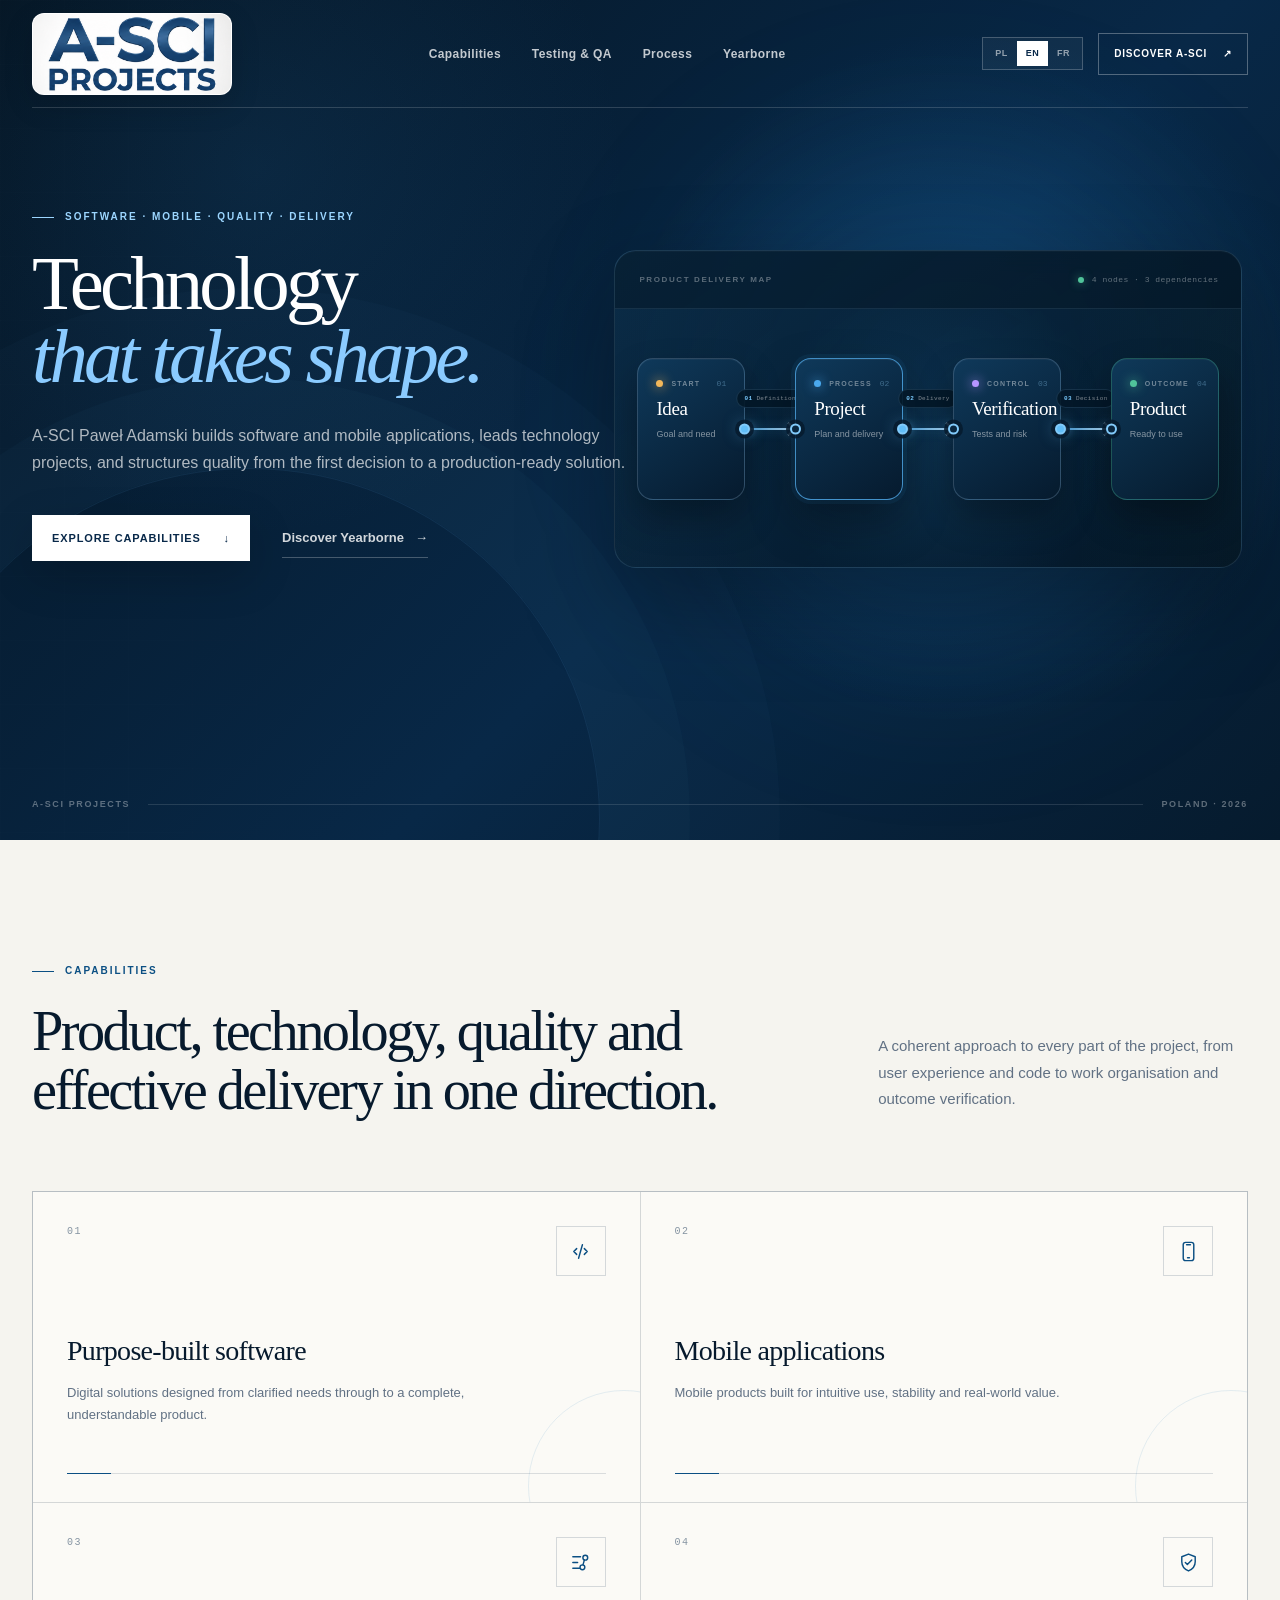
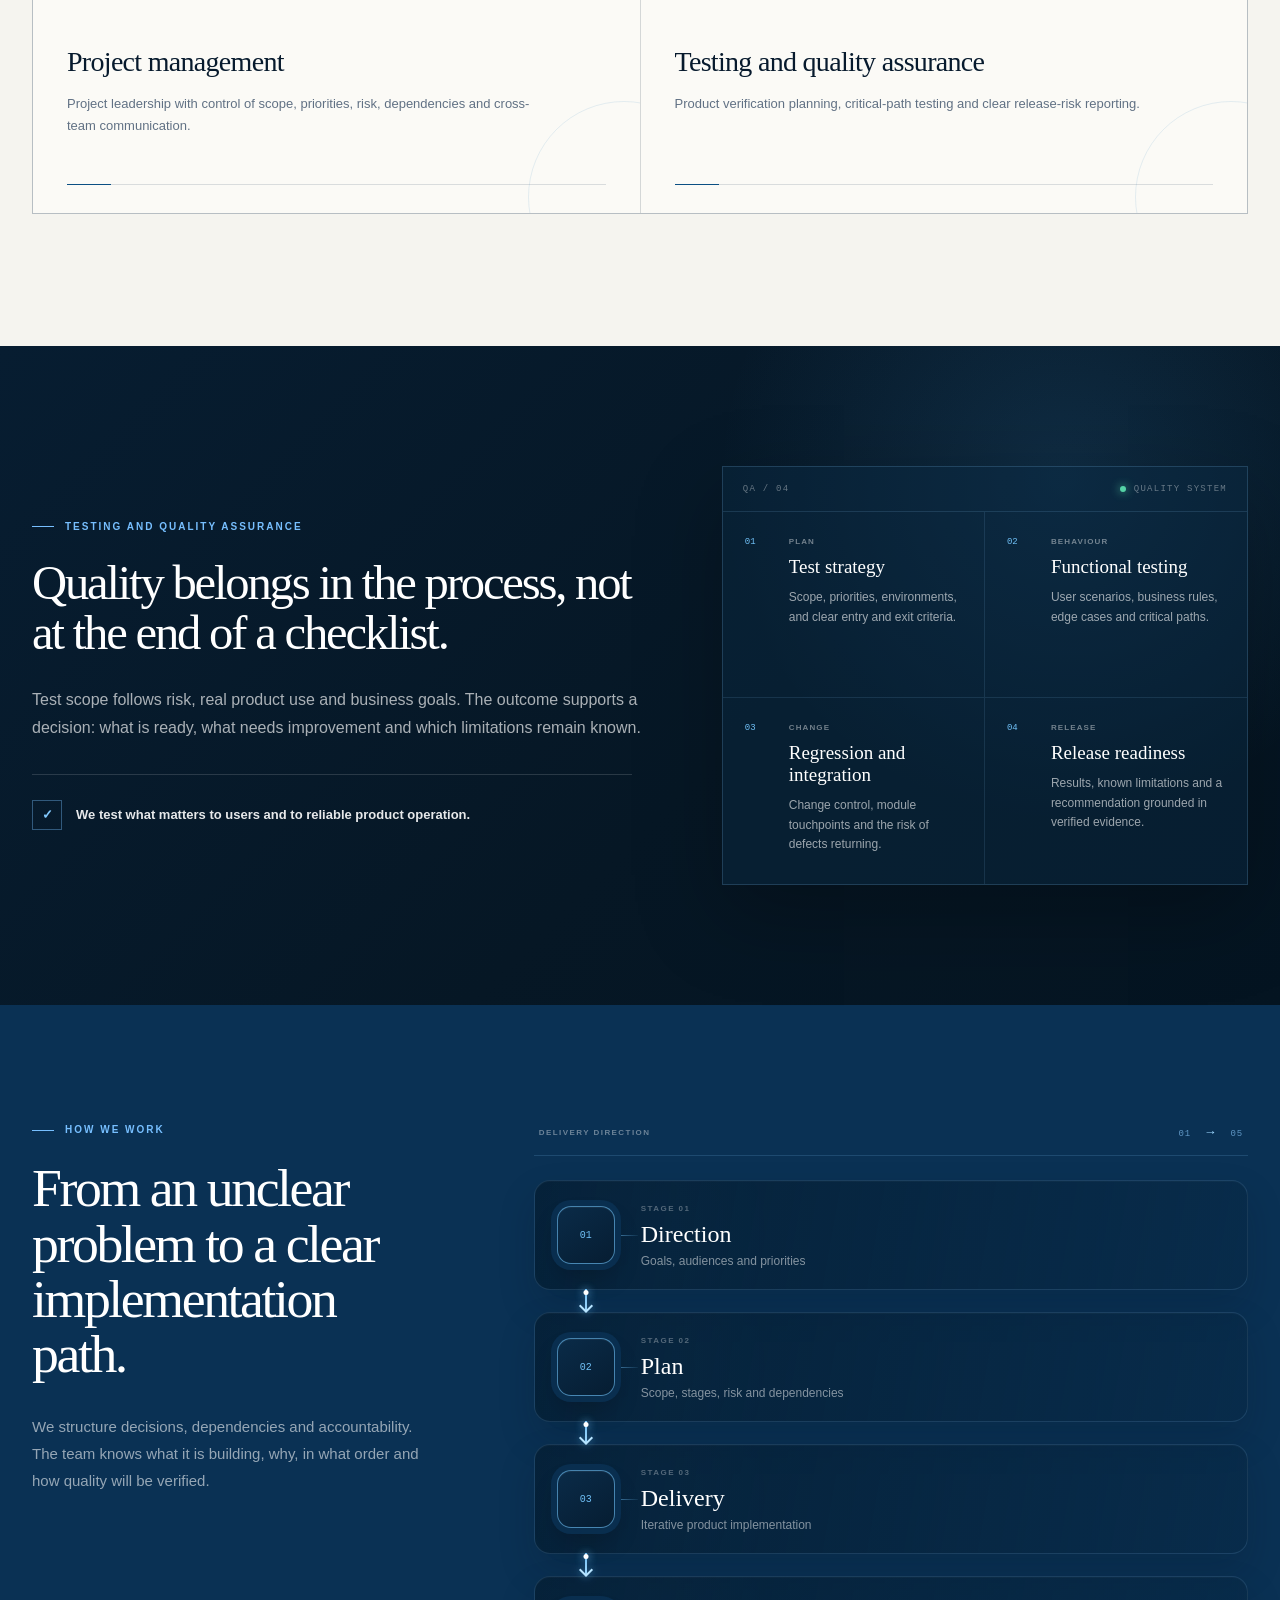
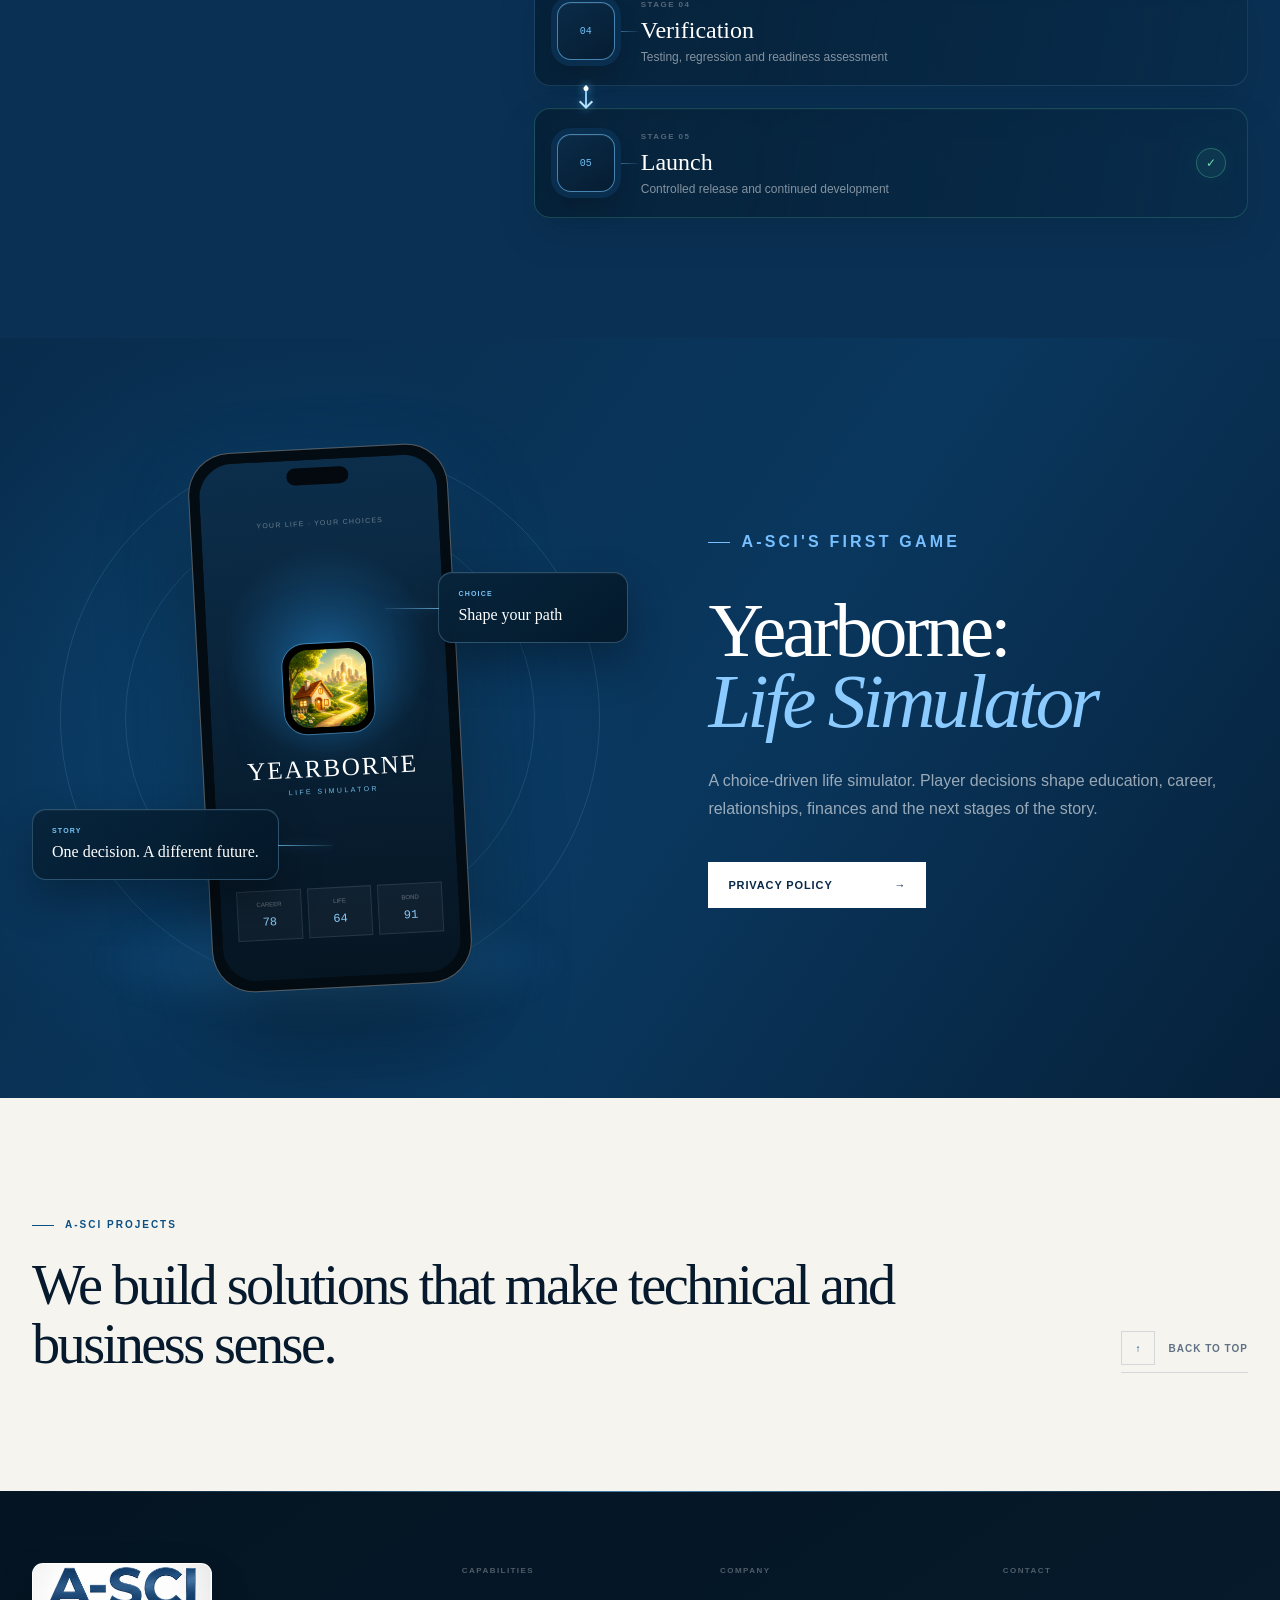
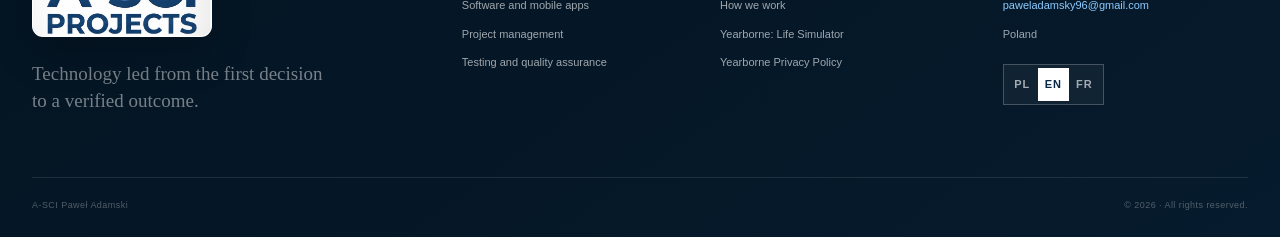
==== en/index.html @ e1ba69f5 "Add files via upload Publish A-SCI website" ====
<!DOCTYPE html><html lang="en"><head><meta charSet="utf-8"/><meta name="viewport" content="width=device-width, initial-scale=1"/><link rel="preload" href="/assets/a-sci-logo-cropped.png" as="image"/><link rel="preload" href="/assets/yearborne-icon.png" as="image"/><title>A-SCI Paweł Adamski | Software, mobile apps, testing and project management</title><meta name="description" content="A-SCI Paweł Adamski builds software and mobile applications, leads technology projects, and supports testing and quality assurance."/><meta name="keywords" content="A-SCI,software,aplikacje mobilne,mobile apps,testing,quality assurance,project management,Yearborne"/><meta name="author" content="A-SCI Paweł Adamski"/><link rel="icon" type="image/svg+xml" href="/favicon.svg"/><link rel="canonical" href="/en/"/><link rel="alternate" hrefLang="pl" href="/"/><link rel="alternate" hrefLang="en" href="/en/"/><link rel="alternate" hrefLang="fr" href="/fr/"/>
<link rel="stylesheet" href="/assets/site.css"/></head><body><main lang="en"><header class="site-header"><a class="brand" href="/en/#start" aria-label="A-SCI Projects - home page"><img src="/assets/a-sci-logo-cropped.png" alt="A-SCI Projects" width="760" height="430"/></a><nav aria-label="Main navigation"><a href="#kompetencje">Capabilities</a><a href="#jakosc">Testing &amp; QA</a><a href="#proces">Process</a><a href="#yearborne">Yearborne</a></nav><div class="header-tools"><div class="language-switcher" aria-label="Choose language"><a href="/" hrefLang="pl" lang="pl">PL</a><a href="/en/" hrefLang="en" lang="en" aria-current="page">EN</a><a href="/fr/" hrefLang="fr" lang="fr">FR</a></div><a class="header-cta" href="#kompetencje">Discover A-SCI<span aria-hidden="true">↗</span></a></div></header><section class="hero" id="start"><div class="hero-glow" aria-hidden="true"></div><div class="hero-copy"><p class="eyebrow"><span></span> Software · Mobile · Quality · Delivery</p><h1>Technology<br/><em>that takes shape.</em></h1><p class="hero-lead">A-SCI Paweł Adamski builds software and mobile applications, leads technology projects, and structures quality from the first decision to a production-ready solution.</p><div class="hero-actions"><a class="button button-primary" href="#kompetencje">Explore capabilities<span aria-hidden="true">↓</span></a><a class="text-link" href="#yearborne">Discover Yearborne <span aria-hidden="true">→</span></a></div></div><div class="flow-stage" aria-label="Process map from idea through project and verification to product"><div class="flow-stage-head"><div class="flow-caption">Product delivery map</div><div class="flow-meta"><i></i> 4 nodes · 3 dependencies</div></div><div class="flow-grid" aria-hidden="true"></div><div class="flow-track"><div class="flow-track-item"><article class="flow-node flow-node-1"><div class="node-head"><span class="node-dot node-dot-1"></span><small>START</small><span class="node-number">01</span></div><strong>Idea</strong><p>Goal and need</p><i class="node-port node-port-in"></i><i class="node-port node-port-out"></i></article><div class="flow-bridge flow-bridge-1" aria-hidden="true"><span class="flow-bridge-label"><b>01</b>Definition</span><span class="flow-bridge-line"><i></i></span></div></div><div class="flow-track-item"><article class="flow-node flow-node-2 active"><div class="node-head"><span class="node-dot node-dot-2"></span><small>PROCESS</small><span class="node-number">02</span></div><strong>Project</strong><p>Plan and delivery</p><i class="node-port node-port-in"></i><i class="node-port node-port-out"></i></article><div class="flow-bridge flow-bridge-2" aria-hidden="true"><span class="flow-bridge-label"><b>02</b>Delivery</span><span class="flow-bridge-line"><i></i></span></div></div><div class="flow-track-item"><article class="flow-node flow-node-3"><div class="node-head"><span class="node-dot node-dot-3"></span><small>CONTROL</small><span class="node-number">03</span></div><strong>Verification</strong><p>Tests and risk</p><i class="node-port node-port-in"></i><i class="node-port node-port-out"></i></article><div class="flow-bridge flow-bridge-3" aria-hidden="true"><span class="flow-bridge-label"><b>03</b>Decision</span><span class="flow-bridge-line"><i></i></span></div></div><div class="flow-track-item"><article class="flow-node flow-node-4"><div class="node-head"><span class="node-dot node-dot-4"></span><small>OUTCOME</small><span class="node-number">04</span></div><strong>Product</strong><p>Ready to use</p><i class="node-port node-port-in"></i><i class="node-port node-port-out"></i></article></div></div></div><div class="hero-footer"><span>A-SCI Projects</span><span class="hero-footer-line"></span><span>Poland · 2026</span></div></section><section class="services section" id="kompetencje"><div class="section-heading"><p class="eyebrow dark"><span></span> Capabilities</p><h2>Product, technology, quality and effective delivery in one direction.</h2><p class="section-intro">A coherent approach to every part of the project, from user experience and code to work organisation and outcome verification.</p></div><div class="services-grid"><article class="service-card"><div class="card-top"><span>01</span><div class="service-icon"><svg viewBox="0 0 24 24" aria-hidden="true"><path d="m8 9-3 3 3 3M16 9l3 3-3 3M14 5l-4 14"></path></svg></div></div><h3>Purpose-built software</h3><p>Digital solutions designed from clarified needs through to a complete, understandable product.</p><div class="card-rule"></div></article><article class="service-card"><div class="card-top"><span>02</span><div class="service-icon"><svg viewBox="0 0 24 24" aria-hidden="true"><rect x="6.5" y="2.5" width="11" height="19" rx="2.5"></rect><path d="M10 5h4M11 18.5h2"></path></svg></div></div><h3>Mobile applications</h3><p>Mobile products built for intuitive use, stability and real-world value.</p><div class="card-rule"></div></article><article class="service-card"><div class="card-top"><span>03</span><div class="service-icon"><svg viewBox="0 0 24 24" aria-hidden="true"><path d="M4 6h8M4 12h5M4 18h7"></path><circle cx="17" cy="7" r="2.5"></circle><circle cx="14" cy="17" r="2.5"></circle><path d="m16 9.5-1.4 5"></path></svg></div></div><h3>Project management</h3><p>Project leadership with control of scope, priorities, risk, dependencies and cross-team communication.</p><div class="card-rule"></div></article><article class="service-card"><div class="card-top"><span>04</span><div class="service-icon"><svg viewBox="0 0 24 24" aria-hidden="true"><path d="M12 3.2 19 6v5.2c0 4.3-2.8 7.8-7 9.6-4.2-1.8-7-5.3-7-9.6V6l7-2.8Z"></path><path d="m8.7 12 2.1 2.1 4.6-4.8"></path></svg></div></div><h3>Testing and quality assurance</h3><p>Product verification planning, critical-path testing and clear release-risk reporting.</p><div class="card-rule"></div></article></div></section><section class="quality section" id="jakosc"><div class="quality-copy"><p class="eyebrow light"><span></span> Testing and quality assurance</p><h2>Quality belongs in the process, not at the end of a checklist.</h2><p>Test scope follows risk, real product use and business goals. The outcome supports a decision: what is ready, what needs improvement and which limitations remain known.</p><div class="quality-statement"><span aria-hidden="true">✓</span>We test what matters to users and to reliable product operation.</div></div><div class="quality-panel"><div class="quality-panel-head"><span>QA / 04</span><span class="quality-status"><i></i> QUALITY SYSTEM</span></div><div class="quality-grid"><article class="quality-item"><div class="quality-index">01</div><div><small>PLAN</small><h3>Test strategy</h3><p>Scope, priorities, environments, and clear entry and exit criteria.</p></div></article><article class="quality-item"><div class="quality-index">02</div><div><small>BEHAVIOUR</small><h3>Functional testing</h3><p>User scenarios, business rules, edge cases and critical paths.</p></div></article><article class="quality-item"><div class="quality-index">03</div><div><small>CHANGE</small><h3>Regression and integration</h3><p>Change control, module touchpoints and the risk of defects returning.</p></div></article><article class="quality-item"><div class="quality-index">04</div><div><small>RELEASE</small><h3>Release readiness</h3><p>Results, known limitations and a recommendation grounded in verified evidence.</p></div></article></div></div></section><section class="process section" id="proces"><div class="process-copy"><p class="eyebrow light"><span></span> How we work</p><h2>From an unclear problem to a clear implementation path.</h2><p>We structure decisions, dependencies and accountability. The team knows what it is building, why, in what order and how quality will be verified.</p></div><div class="process-flow"><div class="process-flow-head"><span>Delivery direction</span><b>01 <i aria-hidden="true">→</i> 05</b></div><article class="process-step"><div class="step-port"><span>01</span></div><div class="step-content"><small>Stage 01</small><h3>Direction</h3><p>Goals, audiences and priorities</p></div><span class="process-connector" aria-hidden="true"><i></i></span></article><article class="process-step"><div class="step-port"><span>02</span></div><div class="step-content"><small>Stage 02</small><h3>Plan</h3><p>Scope, stages, risk and dependencies</p></div><span class="process-connector" aria-hidden="true"><i></i></span></article><article class="process-step"><div class="step-port"><span>03</span></div><div class="step-content"><small>Stage 03</small><h3>Delivery</h3><p>Iterative product implementation</p></div><span class="process-connector" aria-hidden="true"><i></i></span></article><article class="process-step"><div class="step-port"><span>04</span></div><div class="step-content"><small>Stage 04</small><h3>Verification</h3><p>Testing, regression and readiness assessment</p></div><span class="process-connector" aria-hidden="true"><i></i></span></article><article class="process-step"><div class="step-port"><span>05</span></div><div class="step-content"><small>Stage 05</small><h3>Launch</h3><p>Controlled release and continued development</p></div><span class="process-complete" aria-hidden="true">✓</span></article></div></section><section class="yearborne section" id="yearborne"><div class="yearborne-visual" aria-hidden="true"><div class="orbit orbit-one"></div><div class="orbit orbit-two"></div><div class="phone"><div class="phone-speaker"></div><div class="phone-screen"><div class="game-kicker">YOUR LIFE · YOUR CHOICES</div><div class="game-mark"><img src="/assets/yearborne-icon.png" alt="" width="1254" height="1254"/></div><div class="game-title">YEARBORNE</div><div class="game-subtitle">LIFE SIMULATOR</div><div class="game-stats"><span><b>Career</b><i>78</i></span><span><b>Life</b><i>64</i></span><span><b>Bond</b><i>91</i></span></div></div></div><div class="float-card float-one"><span>CHOICE</span><b>Shape your path</b></div><div class="float-card float-two"><span>STORY</span><b>One decision. A different future.</b></div></div><div class="yearborne-copy"><p class="eyebrow light"><span></span> A-SCI&#x27;s first game</p><h2>Yearborne:<br/><em>Life Simulator</em></h2><p>A choice-driven life simulator. Player decisions shape education, career, relationships, finances and the next stages of the story.</p><div class="yearborne-links"><a class="button button-light" href="/en/privacy-policy/">Privacy policy<span aria-hidden="true">→</span></a></div></div></section><section class="closing section"><div><p class="eyebrow dark"><span></span> A-SCI Projects</p><h2>We build solutions that make technical and business sense.</h2></div><a class="closing-link" href="#start" aria-label="Back to the top of the page"><span>↑</span>Back to top</a></section><footer class="site-footer"><div class="footer-main"><div class="footer-identity"><div class="footer-brand"><img src="/assets/a-sci-logo-cropped.png" alt="A-SCI Projects" width="760" height="430"/></div><p>Technology led from the first decision to a verified outcome.</p></div><div class="footer-column"><h3>Capabilities</h3><a href="#kompetencje">Software and mobile apps</a><a href="#kompetencje">Project management</a><a href="#jakosc">Testing and quality assurance</a></div><div class="footer-column"><h3>Company</h3><a href="#proces">How we work</a><a href="#yearborne">Yearborne: Life Simulator</a><a href="/en/privacy-policy/">Yearborne Privacy Policy</a></div><div class="footer-column footer-contact"><h3>Contact</h3><a href="mailto:paweladamsky96@gmail.com">paweladamsky96@gmail.com</a><span>Poland</span><div class="language-switcher language-switcher-compact" aria-label="Choose language"><a href="/" hrefLang="pl" lang="pl">PL</a><a href="/en/" hrefLang="en" lang="en" aria-current="page">EN</a><a href="/fr/" hrefLang="fr" lang="fr">FR</a></div></div></div><div class="footer-bottom"><span>A-SCI Paweł Adamski</span><span>© 2026 · All rights reserved.</span></div></footer></main></body></html>
---- assets/site.css ----
:root {
  --ink: #071a2d;
  --navy: #082849;
  --navy-deep: #041422;
  --blue: #0b4f83;
  --electric: #3b9eff;
  --sky: #9cd6ff;
  --paper: #f5f4ef;
  --paper-bright: #fbfaf6;
  --white: #ffffff;
  --muted: #617184;
  --line: rgba(8, 40, 73, 0.14);
  --content: 1320px;
}

* { box-sizing: border-box; }

html {
  scroll-behavior: smooth;
  background: var(--paper);
}

body {
  margin: 0;
  color: var(--ink);
  background: var(--paper);
  font-family: Inter, ui-sans-serif, -apple-system, BlinkMacSystemFont, "Segoe UI", sans-serif;
  text-rendering: optimizeLegibility;
}

a { color: inherit; text-decoration: none; }
button, a { -webkit-tap-highlight-color: transparent; }
img { max-width: 100%; }
::selection { color: white; background: var(--blue); }
h1, h2, h3, p { margin-top: 0; }

a:focus-visible {
  outline: 2px solid #8bcbff;
  outline-offset: 4px;
}

.site-header {
  position: absolute;
  z-index: 20;
  top: 0;
  left: 50%;
  width: min(var(--content), calc(100% - 64px));
  min-height: 108px;
  display: grid;
  grid-template-columns: 200px 1fr auto;
  gap: 34px;
  align-items: center;
  border-bottom: 1px solid rgba(255,255,255,.16);
  color: white;
  transform: translateX(-50%);
}

.brand,
.footer-brand,
.privacy-brand {
  position: relative;
  aspect-ratio: 100 / 41;
  display: block;
  height: auto;
  padding: 0;
  overflow: hidden;
  line-height: 0;
  background: white;
}

.brand {
  width: 200px;
  border: 1px solid rgba(255,255,255,.72);
  border-radius: 12px;
  box-shadow: 0 10px 30px rgba(0,0,0,.14);
}

.brand img,
.footer-brand img,
.privacy-brand img {
  position: absolute;
  top: 0;
  left: 50%;
  width: 108%;
  max-width: none;
  height: auto;
  display: block;
  margin: 0;
  transform: translate(-53.8%, -15.3%);
}

nav {
  display: flex;
  align-items: center;
  justify-content: center;
  gap: clamp(20px, 2.4vw, 38px);
}

nav a {
  position: relative;
  color: rgba(255,255,255,.76);
  font-size: 12px;
  font-weight: 650;
  letter-spacing: .035em;
  white-space: nowrap;
  transition: color .25s ease;
}

nav a::after {
  content: "";
  position: absolute;
  left: 0;
  bottom: -9px;
  width: 100%;
  height: 1px;
  background: var(--sky);
  transform: scaleX(0);
  transform-origin: right;
  transition: transform .25s ease;
}

nav a:hover, nav a:focus-visible { color: white; }
nav a:hover::after, nav a:focus-visible::after { transform: scaleX(1); transform-origin: left; }

.header-tools { display: flex; align-items: center; justify-content: flex-end; gap: 15px; }

.language-switcher {
  display: inline-flex;
  align-items: center;
  padding: 3px;
  border: 1px solid rgba(255,255,255,.22);
  background: rgba(255,255,255,.045);
}

.language-switcher a {
  min-width: 31px;
  padding: 8px 7px;
  color: rgba(255,255,255,.55);
  font-size: 9px;
  line-height: 1;
  font-weight: 780;
  letter-spacing: .08em;
  text-align: center;
  transition: color .2s ease, background .2s ease;
}

.language-switcher a:hover, .language-switcher a:focus-visible { color: white; }
.language-switcher a[aria-current="page"] { color: var(--navy); background: white; }

.header-cta {
  min-height: 42px;
  display: flex;
  gap: 16px;
  align-items: center;
  padding: 12px 15px;
  border: 1px solid rgba(255,255,255,.3);
  font-size: 10px;
  font-weight: 750;
  letter-spacing: .08em;
  text-transform: uppercase;
  white-space: nowrap;
  transition: background .25s ease, color .25s ease;
}

.header-cta:hover, .header-cta:focus-visible { color: var(--navy); background: white; }

.hero {
  position: relative;
  min-height: 840px;
  overflow: hidden;
  color: white;
  background:
    radial-gradient(circle at 76% 45%, rgba(29,114,178,.3), transparent 32%),
    radial-gradient(circle at 20% 20%, rgba(32,94,144,.18), transparent 30%),
    linear-gradient(135deg, #051523 0%, #082847 58%, #061b2e 100%);
}

.hero::before {
  content: "";
  position: absolute;
  inset: 0;
  opacity: .22;
  background-image:
    linear-gradient(rgba(255,255,255,.03) 1px, transparent 1px),
    linear-gradient(90deg, rgba(255,255,255,.03) 1px, transparent 1px);
  background-size: 64px 64px;
  mask-image: linear-gradient(to right, black, transparent 46%);
}

.hero::after {
  content: "";
  position: absolute;
  left: -8%;
  bottom: -330px;
  width: 700px;
  height: 700px;
  border: 1px solid rgba(107,188,255,.09);
  border-radius: 50%;
  box-shadow: 0 0 0 90px rgba(107,188,255,.025), 0 0 0 180px rgba(107,188,255,.018);
}

.hero-glow {
  position: absolute;
  right: 7%;
  top: 19%;
  width: 500px;
  height: 500px;
  border-radius: 50%;
  filter: blur(90px);
  background: rgba(32,130,210,.13);
}

.hero-copy {
  position: relative;
  z-index: 4;
  width: min(var(--content), calc(100% - 64px));
  margin: 0 auto;
  padding-top: 212px;
}

.eyebrow {
  display: flex;
  gap: 11px;
  align-items: center;
  margin: 0 0 26px;
  color: var(--sky);
  font-size: 10px;
  line-height: 1;
  font-weight: 750;
  letter-spacing: .2em;
  text-transform: uppercase;
}

.eyebrow span { width: 22px; height: 1px; background: currentColor; }
.eyebrow.dark { color: var(--blue); }
.eyebrow.light { color: #77bfff; }

.hero h1 {
  max-width: 750px;
  margin-bottom: 28px;
  font-family: Georgia, "Times New Roman", serif;
  font-size: clamp(58px, 6vw, 98px);
  font-weight: 400;
  line-height: .95;
  letter-spacing: -.05em;
}

.hero h1 em, .yearborne h2 em {
  color: #8bcbff;
  font-weight: 400;
}

.hero-lead {
  max-width: 610px;
  margin-bottom: 38px;
  color: rgba(255,255,255,.68);
  font-size: 16px;
  line-height: 1.72;
}

.hero-actions { display: flex; align-items: center; gap: 32px; }

.button {
  min-width: 218px;
  display: inline-flex;
  align-items: center;
  justify-content: space-between;
  padding: 17px 20px;
  font-size: 11px;
  font-weight: 750;
  letter-spacing: .08em;
  text-transform: uppercase;
  transition: transform .25s ease, box-shadow .25s ease, background .25s ease;
}

.button:hover, .button:focus-visible { transform: translateY(-2px); }
.button-primary { color: var(--navy); background: white; box-shadow: 0 15px 45px rgba(0,0,0,.18); }
.button-primary:hover, .button-primary:focus-visible { background: #dff1ff; box-shadow: 0 18px 55px rgba(0,0,0,.28); }

.text-link {
  display: inline-flex;
  align-items: center;
  gap: 11px;
  padding: 12px 0;
  border-bottom: 1px solid rgba(255,255,255,.25);
  color: rgba(255,255,255,.82);
  font-size: 13px;
  font-weight: 600;
}

.flow-stage {
  position: absolute;
  z-index: 3;
  top: 250px;
  right: max(3vw, calc((100vw - 1450px) / 2));
  width: min(49vw, 720px);
  height: 318px;
  overflow: hidden;
  border: 1px solid rgba(166,215,255,.14);
  border-radius: 22px;
  background: linear-gradient(145deg, rgba(10,42,68,.91), rgba(3,18,31,.84));
  box-shadow: 0 34px 90px rgba(0,0,0,.34), inset 0 1px 0 rgba(255,255,255,.035);
  backdrop-filter: blur(14px);
}

.flow-stage-head {
  position: absolute;
  z-index: 5;
  top: 0;
  left: 0;
  width: 100%;
  height: 58px;
  display: flex;
  align-items: center;
  justify-content: space-between;
  gap: 20px;
  padding: 0 22px 0 24px;
  border-bottom: 1px solid rgba(166,215,255,.1);
  background: rgba(3,18,31,.35);
}

.flow-caption {
  color: rgba(255,255,255,.34);
  font-size: 8px;
  letter-spacing: .2em;
  font-weight: 750;
  text-transform: uppercase;
}

.flow-meta { display: flex; align-items: center; gap: 8px; color: rgba(255,255,255,.38); font: 8px ui-monospace, monospace; letter-spacing: .06em; }
.flow-meta i { width: 6px; height: 6px; border-radius: 50%; background: #50c49a; box-shadow: 0 0 10px rgba(80,196,154,.72); }

.flow-stage::after {
  content: "";
  position: absolute;
  z-index: 1;
  inset: 58px 0 0;
  pointer-events: none;
  background:
    radial-gradient(circle at 52% 52%, rgba(52,151,222,.12), transparent 48%),
    linear-gradient(90deg, rgba(72,169,238,.025), transparent 28%, transparent 72%, rgba(80,196,154,.025));
}

.flow-grid {
  position: absolute;
  inset: 0;
  opacity: .38;
  background-image: radial-gradient(rgba(158,207,245,.34) .7px, transparent .7px);
  background-size: 18px 18px;
}

.flow-track {
  position: absolute;
  z-index: 3;
  inset: 58px 22px 18px;
  display: grid;
  grid-template-columns: repeat(4, minmax(0, 1fr));
  gap: 50px;
  align-items: center;
}

.flow-track-item { position: relative; min-width: 0; }

.flow-node {
  position: relative;
  width: 100%;
  min-height: 142px;
  padding: 20px 18px 18px;
  border: 1px solid rgba(181,220,251,.22);
  border-radius: 16px;
  background:
    linear-gradient(145deg, rgba(15,58,91,.98), rgba(6,27,46,.98));
  box-shadow: 0 18px 36px rgba(0,0,0,.3), inset 0 1px 0 rgba(255,255,255,.035);
}

.flow-node.active { border-color: rgba(90,187,255,.7); box-shadow: 0 0 0 4px rgba(45,141,217,.075), 0 20px 45px rgba(0,0,0,.34), inset 0 1px 0 rgba(255,255,255,.055); }
.flow-node-4 { border-color: rgba(80,196,154,.32); }
.node-head { display: flex; align-items: center; gap: 8px; margin-bottom: 10px; }
.flow-node small { display: block; margin: 0; color: rgba(255,255,255,.42); font-size: 7px; font-weight: 750; letter-spacing: .17em; }
.node-number { margin-left: auto; color: rgba(151,211,251,.38); font: 8px ui-monospace, monospace; }
.flow-node strong { display: block; margin-bottom: 8px; font-family: Georgia, "Times New Roman", serif; font-size: 19px; font-weight: 400; letter-spacing: -.02em; }
.flow-node p { margin: 0; color: rgba(255,255,255,.5); font-size: 9px; line-height: 1.45; }

.node-dot { flex: 0 0 auto; width: 7px; height: 7px; border-radius: 50%; }
.node-dot-1 { background: #f2b75a; box-shadow: 0 0 12px #f2b75a; }
.node-dot-2 { background: #4aa9ee; box-shadow: 0 0 12px #4aa9ee; }
.node-dot-3 { background: #b695ff; box-shadow: 0 0 12px #b695ff; }
.node-dot-4 { background: #50c49a; box-shadow: 0 0 12px #50c49a; }
.node-port { position: absolute; z-index: 4; top: 50%; width: 11px; height: 11px; border: 2px solid #82cbfb; border-radius: 50%; background: #092740; box-shadow: 0 0 0 4px rgba(6,27,46,.88); transform: translateY(-50%); }
.node-port-in { left: -6px; }
.node-port-out { right: -6px; background: #62bef8; box-shadow: 0 0 0 4px rgba(6,27,46,.88), 0 0 16px rgba(98,190,248,.62); }
.flow-track-item:first-child .node-port-in,
.flow-track-item:last-child .node-port-out { display: none; }

.flow-bridge {
  position: absolute;
  top: 0;
  left: 100%;
  width: 50px;
  height: 100%;
}

.flow-bridge-label {
  position: absolute;
  top: 31px;
  left: 50%;
  padding: 5px 7px;
  border: 1px solid rgba(128,201,251,.15);
  border-radius: 999px;
  color: rgba(255,255,255,.52);
  background: rgba(4,24,41,.92);
  font: 6px ui-monospace, monospace;
  letter-spacing: .06em;
  white-space: nowrap;
  transform: translateX(-50%);
}

.flow-bridge-label b { margin-right: 4px; color: #78c8fc; }
.flow-bridge-line {
  position: absolute;
  top: 50%;
  left: 0;
  width: 100%;
  height: 2px;
  background: linear-gradient(90deg, rgba(77,175,242,.72), #b8e4ff);
  box-shadow: 0 0 11px rgba(69,169,239,.42);
  transform: translateY(-50%);
}

.flow-bridge-line::after {
  content: "";
  position: absolute;
  top: 50%;
  right: 1px;
  width: 8px;
  height: 8px;
  border-top: 2px solid #c6ebff;
  border-right: 2px solid #c6ebff;
  filter: drop-shadow(0 0 5px rgba(104,194,250,.65));
  transform: translateY(-50%) rotate(45deg);
}

.flow-bridge-line i {
  position: absolute;
  z-index: 2;
  top: 50%;
  left: 1px;
  width: 5px;
  height: 5px;
  border-radius: 50%;
  background: white;
  box-shadow: 0 0 9px #70c5fb;
  transform: translateY(-50%);
  animation: edge-pulse-x 3.2s ease-in-out infinite;
}

.flow-bridge-2 .flow-bridge-line i { animation-delay: -1.1s; }
.flow-bridge-3 .flow-bridge-line i { animation-delay: -2.2s; }
@keyframes edge-pulse-x { 0%, 15% { left: 1px; opacity: 0; } 30%, 75% { opacity: 1; } 90%, 100% { left: calc(100% - 8px); opacity: 0; } }

.hero-footer {
  position: absolute;
  z-index: 5;
  left: 50%;
  bottom: 31px;
  width: min(var(--content), calc(100% - 64px));
  display: flex;
  align-items: center;
  gap: 18px;
  color: rgba(255,255,255,.35);
  font-size: 9px;
  font-weight: 700;
  letter-spacing: .18em;
  text-transform: uppercase;
  transform: translateX(-50%);
}

.hero-footer-line { height: 1px; flex: 1; background: rgba(255,255,255,.12); }
.section { padding-left: max(32px, calc((100vw - var(--content)) / 2)); padding-right: max(32px, calc((100vw - var(--content)) / 2)); }

.services { padding-top: 126px; padding-bottom: 132px; }

.section-heading {
  display: grid;
  grid-template-columns: 1.45fr .7fr;
  column-gap: 80px;
  align-items: end;
}

.section-heading .eyebrow { grid-column: 1 / -1; }
.section-heading h2, .closing h2 {
  margin-bottom: 0;
  font-family: Georgia, "Times New Roman", serif;
  font-size: clamp(42px, 4.4vw, 64px);
  line-height: 1.04;
  font-weight: 400;
  letter-spacing: -.045em;
}

.section-intro { margin: 0 0 7px; color: var(--muted); font-size: 15px; line-height: 1.75; }

.services-grid {
  display: grid;
  grid-template-columns: repeat(2, 1fr);
  gap: 1px;
  margin-top: 72px;
  border: 1px solid var(--line);
  background: var(--line);
}

.service-card {
  position: relative;
  min-height: 310px;
  padding: 34px 34px 28px;
  overflow: hidden;
  background: var(--paper-bright);
  transition: color .35s ease, background .35s ease;
}

.service-card::before {
  content: "";
  position: absolute;
  right: -80px;
  bottom: -80px;
  width: 190px;
  height: 190px;
  border: 1px solid rgba(32,115,177,.11);
  border-radius: 50%;
  transition: transform .45s ease;
}

.service-card:hover { color: white; background: var(--navy); }
.service-card:hover::before { transform: scale(1.4); border-color: rgba(255,255,255,.1); }
.card-top { display: flex; align-items: flex-start; justify-content: space-between; margin-bottom: 60px; }
.card-top > span { color: #8594a2; font: 10px ui-monospace, monospace; letter-spacing: .14em; }
.service-icon { width: 50px; height: 50px; display: grid; place-items: center; border: 1px solid rgba(8,40,73,.16); transition: border-color .35s ease; }
.service-card:hover .service-icon { border-color: rgba(255,255,255,.22); }
.service-icon svg { width: 23px; height: 23px; fill: none; stroke: var(--blue); stroke-width: 1.5; stroke-linecap: round; stroke-linejoin: round; transition: stroke .35s ease; }
.service-card:hover .service-icon svg { stroke: #8bcbff; }
.service-card h3 { max-width: 420px; margin-bottom: 16px; font-family: Georgia, "Times New Roman", serif; font-size: 28px; line-height: 1.08; font-weight: 400; letter-spacing: -.025em; }
.service-card p { max-width: 470px; color: var(--muted); font-size: 13px; line-height: 1.7; transition: color .35s ease; }
.service-card:hover p { color: rgba(255,255,255,.58); }
.card-rule { position: absolute; left: 34px; right: 34px; bottom: 28px; height: 1px; background: var(--line); }
.card-rule::after { content: ""; display: block; width: 44px; height: 1px; background: var(--blue); transition: width .35s ease, background .35s ease; }
.service-card:hover .card-rule::after { width: 100%; background: #75bdf0; }

.quality {
  display: grid;
  grid-template-columns: minmax(0, 1.08fr) minmax(480px, .92fr);
  align-items: center;
  gap: 72px;
  padding-top: 120px;
  padding-bottom: 120px;
  color: white;
  background:
    radial-gradient(circle at 83% 20%, rgba(60,151,221,.16), transparent 29%),
    linear-gradient(135deg, #071d31, #061725 58%, #041421);
}

.quality-copy { max-width: 690px; }

.quality-copy h2 {
  max-width: 680px;
  margin-bottom: 28px;
  font-family: Georgia, "Times New Roman", serif;
  font-size: clamp(43px, 3.8vw, 60px);
  line-height: 1.03;
  font-weight: 400;
  letter-spacing: -.045em;
}

.quality-copy > p:not(.eyebrow) { max-width: 610px; color: rgba(255,255,255,.66); font-size: 16px; line-height: 1.75; }
.quality-statement { max-width: 600px; display: flex; align-items: center; gap: 14px; margin-top: 32px; padding-top: 25px; border-top: 1px solid rgba(255,255,255,.14); color: rgba(255,255,255,.9); font-size: 13px; font-weight: 650; line-height: 1.55; }
.quality-statement span { width: 30px; height: 30px; flex: 0 0 auto; display: grid; place-items: center; border: 1px solid rgba(119,191,255,.38); color: #83caff; }

.quality-panel { width: 100%; max-width: 600px; justify-self: end; align-self: center; border: 1px solid rgba(139,203,255,.18); background: rgba(10,40,65,.48); box-shadow: 0 30px 80px rgba(0,0,0,.25); }
.quality-panel-head { display: flex; align-items: center; justify-content: space-between; padding: 17px 20px; border-bottom: 1px solid rgba(139,203,255,.14); color: rgba(255,255,255,.38); font: 9px ui-monospace, monospace; letter-spacing: .14em; }
.quality-status { display: flex; align-items: center; gap: 8px; }
.quality-status i { width: 6px; height: 6px; border-radius: 50%; background: #55d3a6; box-shadow: 0 0 10px #55d3a6; }
.quality-grid { display: grid; grid-template-columns: repeat(2, 1fr); }
.quality-item { min-height: 186px; display: grid; grid-template-columns: 30px 1fr; gap: 14px; padding: 25px 22px; border-right: 1px solid rgba(139,203,255,.12); border-bottom: 1px solid rgba(139,203,255,.12); }
.quality-item:nth-child(even) { border-right: 0; }
.quality-item:nth-last-child(-n+2) { border-bottom: 0; }
.quality-index { color: #70c0f6; font: 9px ui-monospace, monospace; }
.quality-item small { display: block; margin-bottom: 10px; color: rgba(255,255,255,.43); font-size: 8px; font-weight: 750; letter-spacing: .14em; }
.quality-item h3 { margin-bottom: 10px; font-family: Georgia, "Times New Roman", serif; font-size: 19px; font-weight: 400; line-height: 1.16; }
.quality-item p { margin: 0; color: rgba(255,255,255,.6); font-size: 12px; line-height: 1.62; }

.process {
  display: grid;
  grid-template-columns: .72fr 1.28fr;
  gap: 100px;
  padding-top: 120px;
  padding-bottom: 120px;
  color: white;
  background: #0a3154;
}

.process-copy h2 { margin-bottom: 30px; font-family: Georgia, "Times New Roman", serif; font-size: clamp(42px, 4.2vw, 64px); line-height: 1.03; font-weight: 400; letter-spacing: -.045em; }
.process-copy > p:last-child { max-width: 510px; color: rgba(255,255,255,.57); font-size: 15px; line-height: 1.8; }
.process-flow { position: relative; display: grid; gap: 22px; align-self: start; }
.process-flow-head { display: flex; align-items: center; justify-content: space-between; gap: 24px; margin-bottom: 2px; padding: 0 5px 15px; border-bottom: 1px solid rgba(139,203,255,.16); color: rgba(255,255,255,.4); font-size: 8px; font-weight: 720; letter-spacing: .18em; text-transform: uppercase; }
.process-flow-head b { color: rgba(139,203,255,.66); font: 9px ui-monospace, monospace; letter-spacing: .1em; }
.process-flow-head i { padding: 0 9px; color: #9ed8ff; font-size: 13px; font-style: normal; }
.process-step {
  position: relative;
  min-height: 110px;
  display: grid;
  grid-template-columns: 58px 1fr;
  align-items: center;
  gap: 26px;
  padding: 19px 22px;
  border: 1px solid rgba(139,203,255,.15);
  border-radius: 16px;
  background:
    linear-gradient(100deg, rgba(5,30,51,.82), rgba(6,37,63,.43)),
    radial-gradient(circle at 12% 50%, rgba(69,160,225,.07), transparent 25%);
  box-shadow: 0 17px 36px rgba(2,18,31,.17), inset 0 1px 0 rgba(255,255,255,.025);
}
.process-step:last-child { padding-right: 64px; border-color: rgba(80,196,154,.24); }
.step-port { position: relative; z-index: 2; width: 58px; height: 58px; display: grid; place-items: center; border: 1px solid rgba(109,190,246,.62); border-radius: 14px; background: linear-gradient(145deg, #0a2b48, #061d32); box-shadow: 0 0 0 6px rgba(10,49,84,.84), 0 14px 24px rgba(0,0,0,.2), inset 0 1px 0 rgba(255,255,255,.05); }
.step-port::after { content: ""; position: absolute; top: 50%; left: calc(100% + 7px); width: 17px; height: 1px; background: linear-gradient(90deg, rgba(109,190,246,.46), rgba(109,190,246,.08)); }
.step-port span { color: #70c0f6; font: 10px ui-monospace, monospace; }
.process-step small { display: block; margin: 2px 0 8px; color: rgba(255,255,255,.31); font-size: 8px; font-weight: 700; letter-spacing: .18em; text-transform: uppercase; }
.process-step h3 { margin-bottom: 6px; font-family: Georgia, "Times New Roman", serif; font-size: 24px; font-weight: 400; }
.process-step p { margin: 0; color: rgba(255,255,255,.5); font-size: 12px; }
.process-connector { position: absolute; z-index: 4; bottom: -23px; left: 50px; width: 2px; height: 23px; background: linear-gradient(#6dbcf2, #a9ddff); box-shadow: 0 0 10px rgba(87,177,238,.42); }
.process-connector::after { content: ""; position: absolute; left: -4px; bottom: 1px; width: 8px; height: 8px; border-right: 2px solid #b7e4ff; border-bottom: 2px solid #b7e4ff; filter: drop-shadow(0 0 4px rgba(103,186,242,.68)); transform: rotate(45deg); }
.process-connector i { position: absolute; top: 1px; left: 50%; width: 5px; height: 5px; border-radius: 50%; background: white; box-shadow: 0 0 8px #78c8fc; transform: translateX(-50%); animation: process-pulse 2.8s ease-in-out infinite; }
.process-complete { position: absolute; top: 50%; right: 21px; width: 30px; height: 30px; display: grid; place-items: center; border: 1px solid rgba(80,196,154,.36); border-radius: 50%; color: #73d9b2; background: rgba(80,196,154,.08); box-shadow: 0 0 18px rgba(80,196,154,.08); font-size: 12px; transform: translateY(-50%); }
@keyframes process-pulse { 0%, 12% { top: 1px; opacity: 0; } 32%, 70% { opacity: 1; } 88%, 100% { top: 15px; opacity: 0; } }

.yearborne {
  min-height: 760px;
  display: grid;
  grid-template-columns: 1.05fr .95fr;
  align-items: center;
  gap: 80px;
  overflow: hidden;
  color: white;
  background:
    radial-gradient(circle at 20% 50%, rgba(20,123,199,.22), transparent 35%),
    linear-gradient(125deg, #082c4c 0%, #0a375e 55%, #06213a 100%);
}

.yearborne-visual { position: relative; height: 620px; }
.yearborne-visual::after {
  content: "";
  position: absolute;
  z-index: 1;
  left: 50%;
  bottom: 12px;
  width: min(76%, 450px);
  height: 112px;
  border-radius: 50%;
  background: radial-gradient(ellipse at center, rgba(116,205,255,.44) 0%, rgba(43,139,210,.21) 38%, rgba(5,30,51,0) 73%);
  filter: blur(12px);
  transform: translateX(-50%);
  pointer-events: none;
}
.orbit { position: absolute; top: 50%; left: 50%; border: 1px solid rgba(126,199,249,.15); border-radius: 50%; transform: translate(-50%, -50%); }
.orbit-one { width: 540px; height: 540px; }
.orbit-two { width: 410px; height: 410px; }
.phone { position: absolute; z-index: 3; top: 50%; left: 50%; width: 260px; height: 540px; padding: 10px; border: 1px solid rgba(255,255,255,.32); border-radius: 42px; background: #040c13; box-shadow: 0 48px 92px rgba(0,0,0,.46), 0 24px 72px rgba(47,151,225,.16); transform: translate(-50%, -50%) rotate(-3deg); }
.phone-speaker { position: absolute; z-index: 3; top: 18px; left: 50%; width: 62px; height: 17px; border-radius: 20px; background: #03090e; transform: translateX(-50%); }
.phone-screen { height: 100%; display: flex; flex-direction: column; align-items: center; justify-content: center; border-radius: 34px; overflow: hidden; background: radial-gradient(circle at 50% 37%, rgba(42,151,231,.35), transparent 30%), linear-gradient(#0c2e4b, #061522); }
.game-kicker { position: absolute; top: 70px; color: rgba(255,255,255,.39); font-size: 7px; letter-spacing: .18em; }
.game-mark { width: 92px; height: 92px; margin-bottom: 20px; overflow: hidden; border: 1px solid rgba(125,201,255,.45); border-radius: 24px; box-shadow: 0 0 55px rgba(34,143,224,.34); }
.game-mark img { width: 100%; height: 100%; display: block; object-fit: cover; }
.game-title { font-family: Georgia, serif; font-size: 25px; letter-spacing: .08em; }
.game-subtitle { margin-top: 5px; color: #75bce9; font-size: 7px; letter-spacing: .34em; }
.game-stats { position: absolute; left: 26px; right: 26px; bottom: 50px; display: grid; grid-template-columns: repeat(3,1fr); gap: 6px; }
.game-stats span { padding: 10px 7px; border: 1px solid rgba(255,255,255,.1); background: rgba(255,255,255,.035); text-align: center; }
.game-stats b { display: block; margin-bottom: 4px; color: rgba(255,255,255,.37); font-size: 6px; font-weight: 500; text-transform: uppercase; }
.game-stats i { color: #8acbfa; font: normal 12px ui-monospace, monospace; }
.float-card { position: absolute; z-index: 4; min-width: 190px; padding: 17px 19px 18px; overflow: visible; border: 1px solid rgba(144,207,251,.28); border-radius: 14px; background: linear-gradient(145deg, rgba(7,36,59,.96), rgba(4,23,39,.9)); box-shadow: 0 20px 44px rgba(0,0,0,.3), inset 0 1px 0 rgba(255,255,255,.045); backdrop-filter: blur(12px); }
.float-card::before { content: ""; position: absolute; top: 50%; width: 54px; height: 1px; background: linear-gradient(90deg, rgba(114,194,243,.1), rgba(114,194,243,.75)); box-shadow: 0 0 8px rgba(92,181,238,.32); }
.float-card span { display: block; margin-bottom: 8px; color: #77c4f6; font-size: 7px; font-weight: 700; letter-spacing: .17em; text-transform: uppercase; }
.float-card b { font-family: Georgia, serif; font-size: 16px; font-weight: 400; line-height: 1.2; }
.float-one { top: 164px; right: 0; }
.float-one::before { right: 100%; }
.float-two { left: 0; bottom: 148px; }
.float-two::before { left: 100%; transform: rotate(180deg); }
.yearborne-copy h2 { margin-bottom: 29px; font-family: Georgia, "Times New Roman", serif; font-size: clamp(58px, 6vw, 88px); line-height: .93; font-weight: 400; letter-spacing: -.05em; }
.yearborne-copy > p { max-width: 540px; margin-bottom: 38px; color: rgba(255,255,255,.59); font-size: 16px; line-height: 1.8; }
.yearborne-links { display: flex; align-items: center; gap: 24px; }
.button-light { color: var(--navy); background: white; }
.button-light:hover, .button-light:focus-visible { background: #dff1ff; }

.closing { display: flex; align-items: flex-end; justify-content: space-between; gap: 80px; padding-top: 122px; padding-bottom: 118px; }
.closing > div { max-width: 940px; }
.closing-link { flex: 0 0 auto; display: flex; align-items: center; gap: 13px; padding-bottom: 7px; border-bottom: 1px solid var(--line); color: var(--muted); font-size: 10px; font-weight: 700; letter-spacing: .1em; text-transform: uppercase; }
.closing-link span { width: 34px; height: 34px; display: grid; place-items: center; border: 1px solid var(--line); color: var(--blue); }

.site-footer { position: relative; padding: 0 max(32px, calc((100vw - var(--content)) / 2)); color: rgba(255,255,255,.6); background: linear-gradient(145deg, #041422, #061b2d); }
.site-footer::before { content: ""; position: absolute; top: 0; left: 0; width: 100%; height: 1px; background: linear-gradient(90deg, transparent, rgba(103,186,242,.65), transparent); }
.footer-main { display: grid; grid-template-columns: 1.5fr .8fr .9fr 1fr; gap: 62px; padding: 72px 0 62px; }
.footer-identity { max-width: 350px; }
.footer-brand { width: 180px; border: 1px solid rgba(255,255,255,.16); border-radius: 11px; box-shadow: 0 18px 40px rgba(0,0,0,.18); }
.footer-identity > p { max-width: 300px; margin: 24px 0 0; color: rgba(255,255,255,.46); font-family: Georgia, "Times New Roman", serif; font-size: 19px; line-height: 1.42; }
.footer-column { display: flex; flex-direction: column; align-items: flex-start; gap: 12px; }
.footer-column h3 { margin: 3px 0 10px; color: rgba(255,255,255,.3); font-size: 8px; font-weight: 750; letter-spacing: .18em; text-transform: uppercase; }
.footer-column a, .footer-column > span { color: rgba(255,255,255,.62); font-size: 11px; line-height: 1.5; transition: color .2s ease; }
.footer-column a:hover, .footer-column a:focus-visible { color: white; }
.footer-contact > a { color: #8bcbff; }
.language-switcher-compact { margin-top: 10px; }
.footer-bottom { display: flex; align-items: center; justify-content: space-between; gap: 30px; padding: 22px 0 27px; border-top: 1px solid rgba(255,255,255,.1); color: rgba(255,255,255,.3); font-size: 9px; letter-spacing: .05em; }

.privacy-page { min-height: 100vh; color: var(--ink); background: var(--paper); }
.privacy-header { min-height: 96px; display: grid; grid-template-columns: 180px 1fr auto; align-items: center; gap: 32px; padding: 0 max(32px, calc((100vw - 1180px) / 2)); border-bottom: 1px solid rgba(8,40,73,.12); background: white; }
.privacy-brand { width: 168px; border: 1px solid rgba(8,40,73,.1); border-radius: 10px; }
.privacy-back { justify-self: end; display: flex; align-items: center; gap: 9px; color: var(--muted); font-size: 11px; font-weight: 680; }
.privacy-back:hover, .privacy-back:focus-visible { color: var(--blue); }
.privacy-language { display: inline-flex; align-items: center; padding: 3px; border: 1px solid var(--line); }
.privacy-language a { min-width: 34px; padding: 9px 7px; color: #7a8793; font-size: 9px; font-weight: 780; text-align: center; }
.privacy-language a[aria-current="page"] { color: white; background: var(--navy); }
.privacy-hero { display: grid; grid-template-columns: 1fr 180px; align-items: center; gap: 70px; padding: 88px max(32px, calc((100vw - 1180px) / 2)); color: white; background: radial-gradient(circle at 76% 42%, rgba(55,148,220,.25), transparent 27%), linear-gradient(135deg, #051523, #082c4c); }
.privacy-hero h1 { max-width: 900px; margin-bottom: 18px; font-family: Georgia, "Times New Roman", serif; font-size: clamp(45px, 5.4vw, 76px); line-height: 1; font-weight: 400; letter-spacing: -.045em; }
.privacy-hero > div > p:last-child { margin: 0; color: rgba(255,255,255,.54); font-size: 13px; }
.privacy-hero > img { width: 180px; height: 180px; display: block; border-radius: 38px; box-shadow: 0 25px 60px rgba(0,0,0,.35); }
.privacy-layout { width: min(1180px, calc(100% - 64px)); display: grid; grid-template-columns: 260px minmax(0, 760px); justify-content: space-between; gap: 90px; margin: 0 auto; padding: 86px 0 110px; }
.privacy-toc { position: sticky; top: 26px; align-self: start; padding: 24px 0 24px 22px; border-left: 2px solid var(--blue); }
.privacy-toc > p { margin-bottom: 18px; color: var(--blue); font-size: 9px; font-weight: 780; letter-spacing: .16em; text-transform: uppercase; }
.privacy-toc ol { max-height: calc(100vh - 120px); margin: 0; padding: 0; overflow: auto; list-style: none; }
.privacy-toc li { margin-bottom: 8px; }
.privacy-toc a { color: #73808d; font-size: 10px; line-height: 1.35; }
.privacy-toc a:hover, .privacy-toc a:focus-visible { color: var(--blue); }
.privacy-document { min-width: 0; }
.privacy-document h2 { scroll-margin-top: 28px; margin: 72px 0 21px; padding-top: 10px; border-top: 1px solid var(--line); font-family: Georgia, "Times New Roman", serif; font-size: 34px; line-height: 1.12; font-weight: 400; letter-spacing: -.025em; }
.privacy-document h2:first-of-type { margin-top: 48px; }
.privacy-document h3 { margin: 35px 0 14px; color: var(--blue); font-size: 15px; font-weight: 720; }
.privacy-document p, .privacy-document li { color: #4f6172; font-size: 14px; line-height: 1.78; }
.privacy-document p { margin-bottom: 17px; }
.privacy-document > p:nth-child(-n+5) { margin-bottom: 9px; }
.privacy-document strong { color: var(--ink); }
.privacy-document a { color: var(--blue); text-decoration: underline; text-underline-offset: 3px; overflow-wrap: anywhere; }
.privacy-document ul { margin: 0 0 23px; padding-left: 22px; }
.privacy-document li { padding-left: 5px; margin-bottom: 5px; }
.privacy-footer { display: flex; align-items: center; justify-content: space-between; gap: 30px; padding: 28px max(32px, calc((100vw - 1180px) / 2)); color: rgba(255,255,255,.4); background: var(--navy-deep); font-size: 9px; letter-spacing: .04em; }

@media (max-width: 1180px) {
  .site-header { grid-template-columns: 174px 1fr auto; gap: 20px; }
  .brand { width: 174px; }
  .header-cta { display: none; }
  .hero { min-height: 1000px; }
  .flow-stage { top: auto; right: 32px; bottom: 82px; width: min(720px, calc(100% - 64px)); opacity: 1; }
  .hero-copy { padding-top: 214px; }
  .hero h1 { max-width: 690px; }
  .hero-lead { max-width: 570px; }
  .quality { grid-template-columns: minmax(0, 1.04fr) minmax(450px, .96fr); gap: 52px; }
  .process { gap: 60px; }
  .yearborne { gap: 30px; }
  .float-one { right: 0; }
  .float-two { left: 0; }
  .footer-main { grid-template-columns: 1.4fr 1fr 1fr; }
  .footer-contact { grid-column: 2 / 4; flex-direction: row; flex-wrap: wrap; align-items: center; }
  .footer-contact h3 { width: 100%; }
  .language-switcher-compact { margin-top: 0; }
}

@media (max-width: 900px) {
  .site-header { width: calc(100% - 40px); min-height: 92px; grid-template-columns: 156px 1fr; }
  nav { display: none; }
  .brand { width: 156px; }
  .hero { min-height: 950px; }
  .hero-copy { width: calc(100% - 40px); padding-top: 170px; }
  .flow-stage { top: auto; right: 20px; bottom: 80px; width: calc(100% - 40px); height: 290px; opacity: 1; }
  .flow-stage-head { height: 50px; padding: 0 16px; }
  .flow-stage::after { inset: 50px 0 0; }
  .flow-track { inset: 50px 14px 16px; gap: 28px; }
  .flow-node { min-height: 128px; padding: 15px 13px; }
  .node-head { margin-bottom: 8px; }
  .flow-node strong { font-size: 14px; }
  .flow-bridge { width: 28px; }
  .flow-bridge-label { top: 26px; padding: 4px 5px; font-size: 5px; }
  .hero-footer { width: calc(100% - 40px); }
  .section-heading { grid-template-columns: 1fr; }
  .section-intro { max-width: 620px; margin-top: 28px; }
  .quality, .process { grid-template-columns: 1fr; }
  .quality-copy > p:not(.eyebrow) { max-width: 660px; }
  .quality-panel { max-width: none; justify-self: stretch; }
  .yearborne { grid-template-columns: 1fr; padding-top: 90px; padding-bottom: 100px; }
  .yearborne-visual { order: 2; height: 600px; }
  .yearborne-copy { order: 1; }
  .yearborne-copy > p { max-width: 660px; }
  .closing { align-items: flex-start; flex-direction: column; }
  .footer-main { grid-template-columns: 1fr 1fr; }
  .footer-identity { grid-column: 1 / -1; }
  .footer-contact { grid-column: 1 / -1; }
  .privacy-header { grid-template-columns: 156px 1fr auto; padding: 0 20px; }
  .privacy-brand { width: 156px; }
  .privacy-hero { grid-template-columns: 1fr 130px; gap: 35px; padding-left: 30px; padding-right: 30px; }
  .privacy-hero > img { width: 130px; height: 130px; border-radius: 29px; }
  .privacy-layout { width: min(760px, calc(100% - 48px)); grid-template-columns: 1fr; gap: 45px; }
  .privacy-toc { position: static; }
  .privacy-toc ol { max-height: none; display: grid; grid-template-columns: repeat(2, 1fr); gap: 6px 30px; }
}

@media (max-width: 640px) {
  .site-header { width: calc(100% - 28px); min-height: 84px; grid-template-columns: 132px 1fr; gap: 12px; }
  .brand { width: 132px; }
  .language-switcher a { min-width: 28px; padding: 8px 5px; font-size: 8px; }
  .hero { min-height: 1110px; }
  .hero-copy { width: calc(100% - 34px); padding-top: 145px; }
  .hero h1 { font-size: clamp(46px, 13.2vw, 62px); line-height: .98; }
  .hero-lead { font-size: 14px; line-height: 1.66; }
  .hero-actions { align-items: flex-start; flex-direction: column; gap: 15px; }
  .button { min-width: 205px; }
  .flow-stage { right: 17px; bottom: 66px; width: calc(100% - 34px); height: 460px; overflow: hidden; border-radius: 18px; }
  .flow-stage-head { height: 38px; padding: 0 12px; }
  .flow-caption { font-size: 7px; }
  .flow-meta { display: none; }
  .flow-stage::after { inset: 38px 0 0; }
  .flow-track { inset: 48px 14px 14px; grid-template-columns: 1fr; grid-template-rows: repeat(4, minmax(0, 1fr)); gap: 31px; align-items: stretch; }
  .flow-node { height: 100%; min-height: 0; padding: 11px 14px; border-radius: 12px; }
  .flow-node small { display: block; }
  .node-head { margin-bottom: 4px; }
  .node-number { font-size: 7px; }
  .flow-node strong { margin: 4px 0 3px; font-size: 15px; }
  .flow-node p { font-size: 8px; }
  .node-port { top: auto; left: 50%; transform: translateX(-50%); }
  .node-port-in { top: -6px; }
  .node-port-out { right: auto; bottom: -6px; }
  .flow-bridge { top: 100%; left: 0; width: 100%; height: 31px; }
  .flow-bridge-label { top: 50%; left: calc(50% + 22px); padding: 4px 6px; font-size: 5px; transform: translateY(-50%); }
  .flow-bridge-line { top: 0; left: 50%; width: 2px; height: 100%; background: linear-gradient(#4dafea, #b8e4ff); transform: translateX(-50%); }
  .flow-bridge-line::after { top: auto; right: auto; bottom: 1px; left: 50%; border-top: 0; border-right: 2px solid #c6ebff; border-bottom: 2px solid #c6ebff; transform: translateX(-50%) rotate(45deg); }
  .flow-bridge-line i { top: 1px; left: 50%; transform: translateX(-50%); animation-name: edge-pulse-y; }
  @keyframes edge-pulse-y { 0%, 15% { top: 1px; opacity: 0; } 30%, 75% { opacity: 1; } 90%, 100% { top: calc(100% - 8px); opacity: 0; } }
  .hero-footer { width: calc(100% - 34px); bottom: 25px; }
  .hero-footer span:first-child { display: none; }
  .section { padding-left: 20px; padding-right: 20px; }
  .services { padding-top: 90px; padding-bottom: 90px; }
  .section-heading h2, .closing h2 { font-size: 41px; }
  .services-grid { grid-template-columns: 1fr; margin-top: 48px; }
  .service-card { min-height: 270px; padding: 26px 24px; }
  .card-top { margin-bottom: 45px; }
  .card-rule { left: 24px; right: 24px; }
  .quality { padding-top: 88px; padding-bottom: 88px; gap: 48px; }
  .quality-copy h2, .process-copy h2 { font-size: 41px; }
  .quality-grid { grid-template-columns: 1fr; }
  .quality-item, .quality-item:nth-child(even), .quality-item:nth-last-child(-n+2) { min-height: 0; border-right: 0; border-bottom: 1px solid rgba(139,203,255,.12); }
  .quality-item:last-child { border-bottom: 0; }
  .process { padding-top: 88px; padding-bottom: 80px; gap: 46px; }
  .process-flow { gap: 18px; }
  .process-flow-head { padding-left: 0; padding-right: 0; }
  .process-step { min-height: 106px; grid-template-columns: 46px 1fr; gap: 16px; padding: 15px; border-radius: 14px; }
  .process-step:last-child { padding-right: 52px; }
  .step-port { width: 46px; height: 46px; border-radius: 11px; box-shadow: 0 0 0 5px rgba(10,49,84,.84), 0 12px 22px rgba(0,0,0,.18); }
  .step-port::after { left: calc(100% + 6px); width: 11px; }
  .process-connector { left: 37px; bottom: -19px; height: 19px; }
  .process-complete { right: 14px; width: 27px; height: 27px; }
  .yearborne { padding-top: 78px; }
  .yearborne-copy h2 { font-size: 54px; }
  .yearborne-links { align-items: flex-start; flex-direction: column; }
  .yearborne-visual { height: 530px; }
  .orbit-one { width: 430px; height: 430px; }
  .orbit-two { width: 330px; height: 330px; }
  .phone { width: 226px; height: 470px; left: 50%; }
  .orbit { left: 50%; }
  .game-mark { width: 80px; height: 80px; border-radius: 20px; }
  .float-card { min-width: 150px; max-width: 154px; padding: 13px 14px 14px; border-radius: 11px; }
  .float-card::before { width: 36px; }
  .float-card b { font-size: 14px; }
  .float-one { top: 130px; right: 0; }
  .float-two { left: 0; bottom: 112px; }
  .closing { padding-top: 88px; padding-bottom: 84px; gap: 46px; }
  .site-footer { padding-left: 20px; padding-right: 20px; }
  .footer-main { grid-template-columns: 1fr; gap: 42px; padding-top: 54px; }
  .footer-identity, .footer-contact { grid-column: 1; }
  .footer-contact { align-items: flex-start; flex-direction: column; }
  .footer-bottom { align-items: flex-start; flex-direction: column; gap: 8px; }
  .privacy-header { min-height: 84px; grid-template-columns: 132px 1fr; gap: 12px; }
  .privacy-brand { width: 132px; }
  .privacy-back { display: none; }
  .privacy-language { justify-self: end; }
  .privacy-language a { min-width: 31px; }
  .privacy-hero { grid-template-columns: 1fr; padding: 62px 22px; }
  .privacy-hero > img { width: 105px; height: 105px; grid-row: 1; border-radius: 24px; }
  .privacy-hero h1 { font-size: 45px; }
  .privacy-layout { width: calc(100% - 40px); padding: 60px 0 80px; }
  .privacy-toc ol { grid-template-columns: 1fr; }
  .privacy-document h2 { font-size: 29px; }
  .privacy-document p, .privacy-document li { font-size: 13px; }
  .privacy-footer { align-items: flex-start; flex-direction: column; gap: 7px; padding-left: 20px; padding-right: 20px; }
}

@media (prefers-reduced-motion: reduce) {
  html { scroll-behavior: auto; }
  *, *::before, *::after { animation-duration: .01ms !important; animation-iteration-count: 1 !important; transition-duration: .01ms !important; }
}
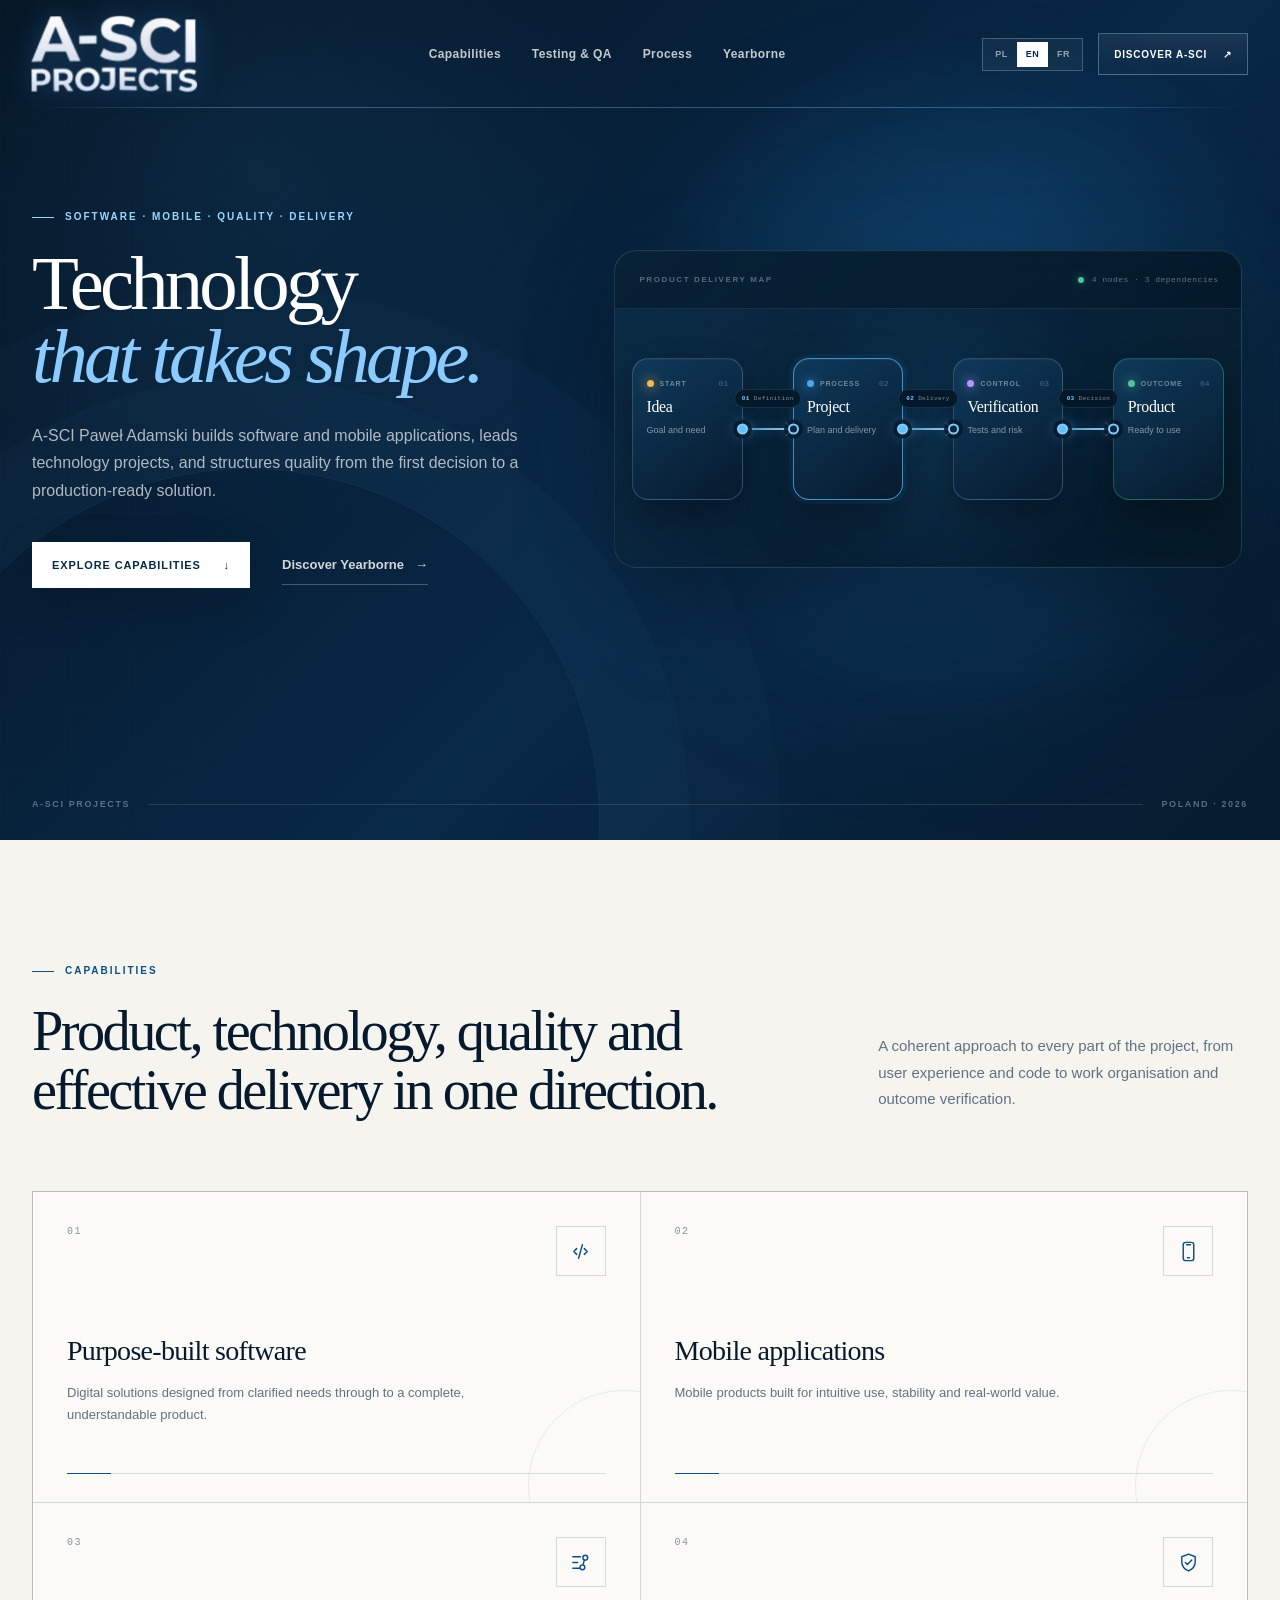
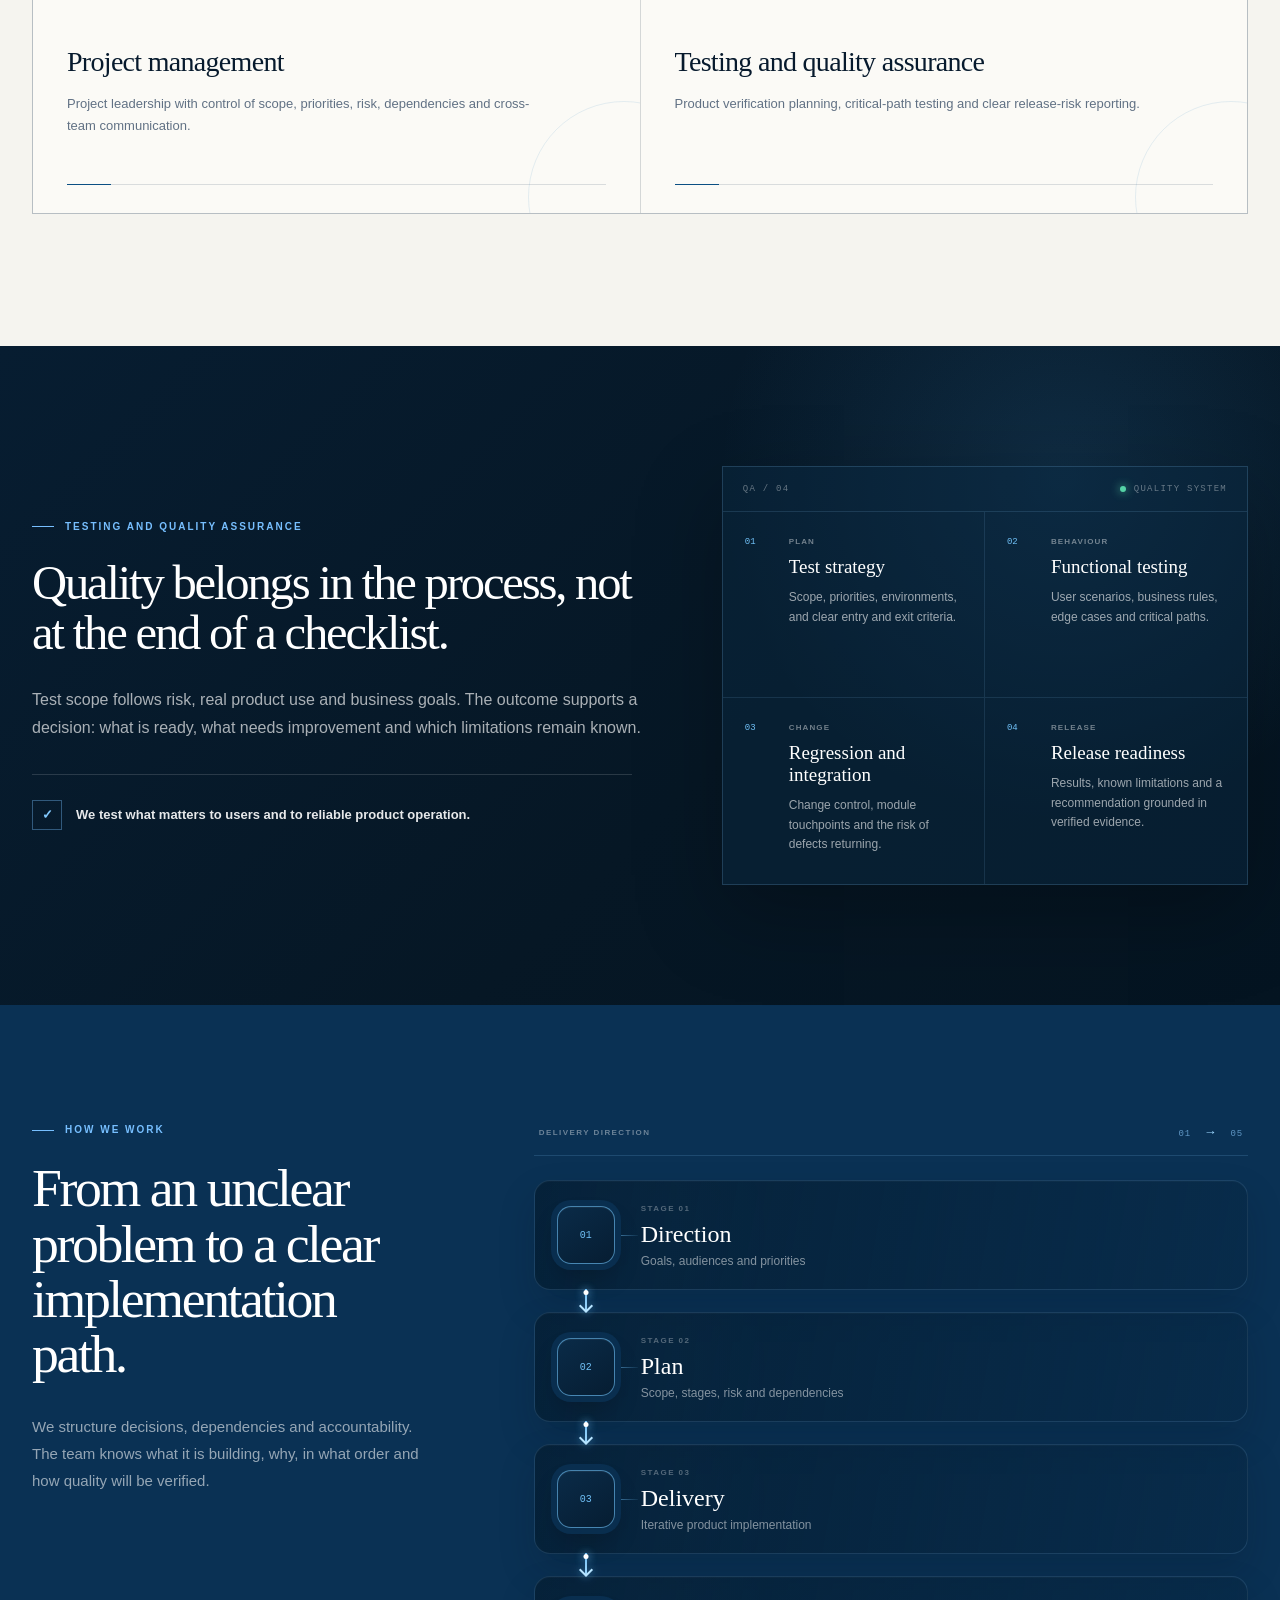
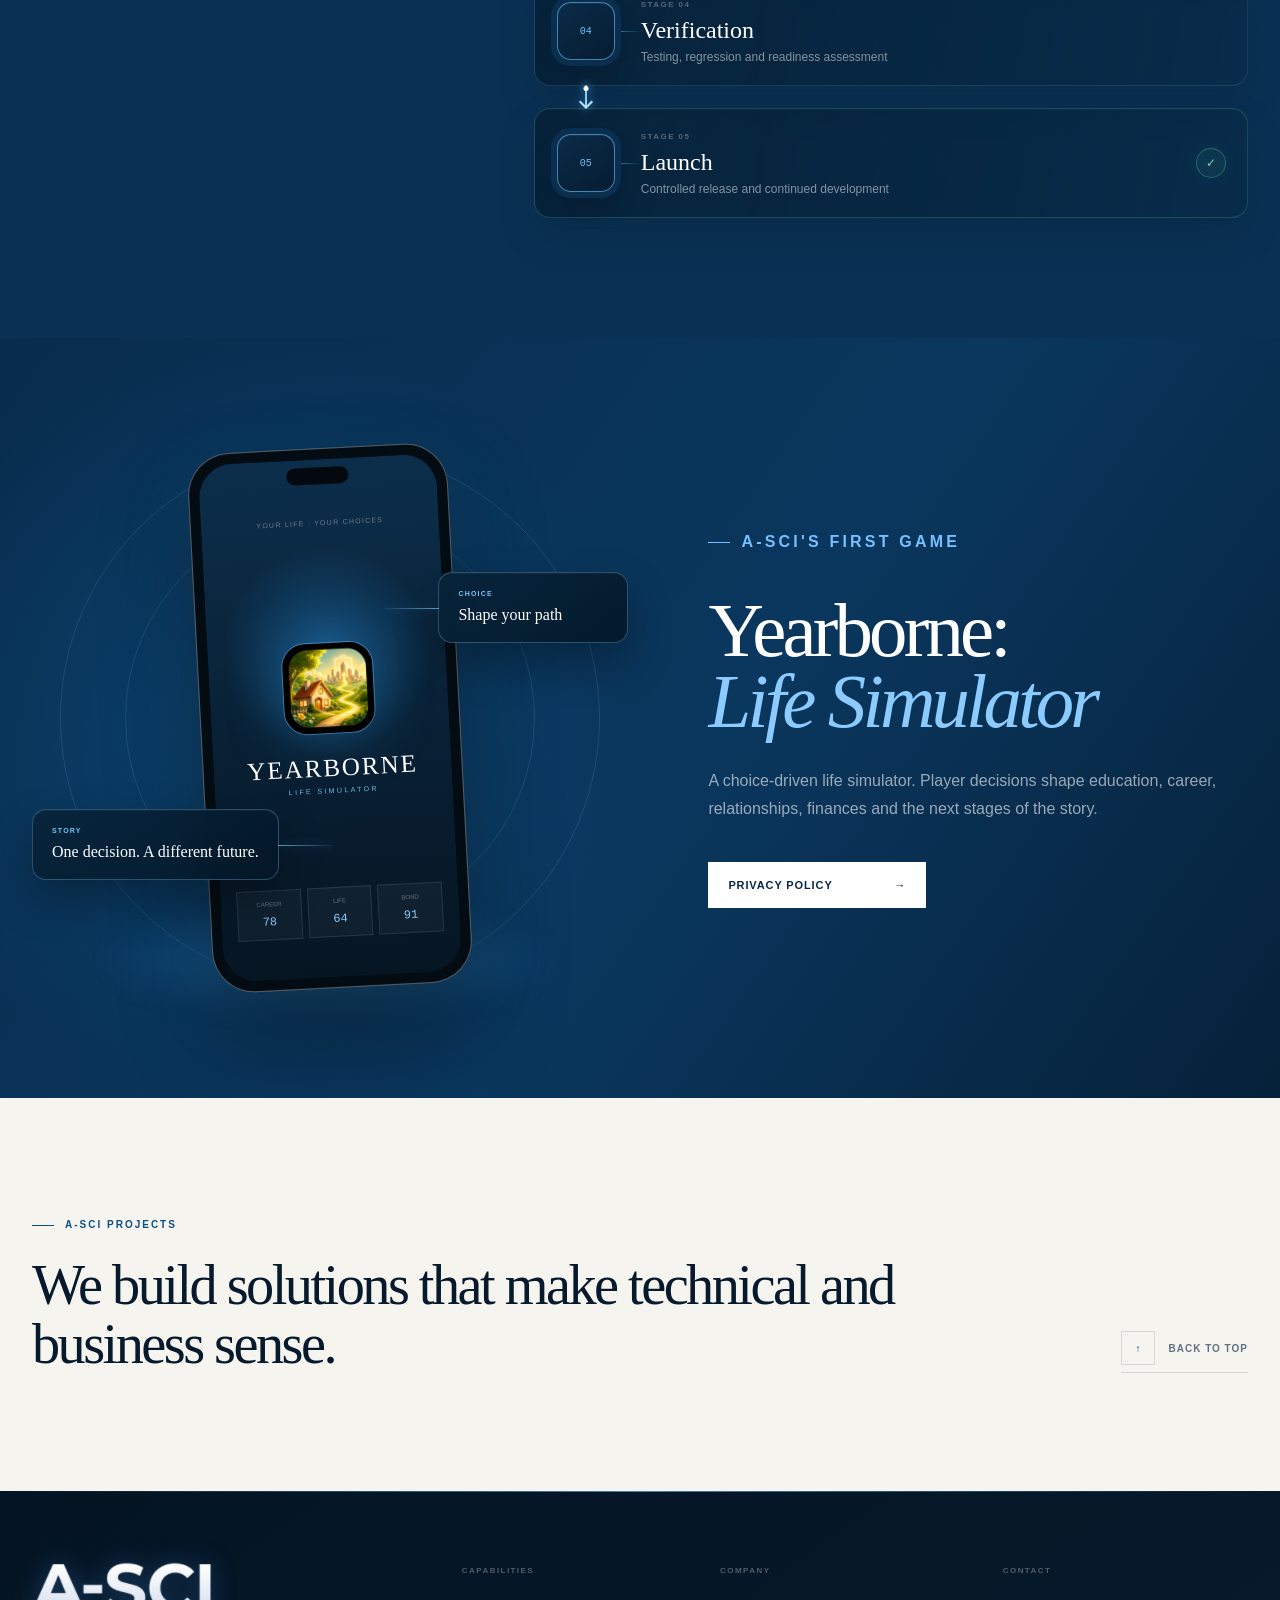
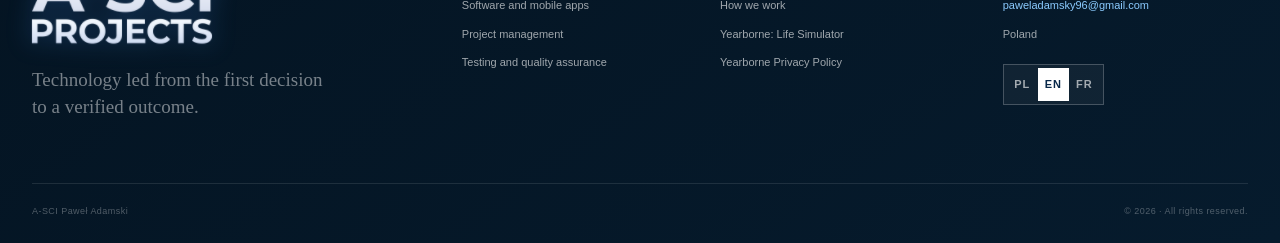
==== commit 250413d0: "animation change" ====
--- a/en/index.html
+++ b/en/index.html
@@ -1,2 +1,2 @@
-<!DOCTYPE html><html lang="en"><head><meta charSet="utf-8"/><meta name="viewport" content="width=device-width, initial-scale=1"/><link rel="preload" href="/assets/a-sci-logo-cropped.png" as="image"/><link rel="preload" href="/assets/yearborne-icon.png" as="image"/><title>A-SCI Paweł Adamski | Software, mobile apps, testing and project management</title><meta name="description" content="A-SCI Paweł Adamski builds software and mobile applications, leads technology projects, and supports testing and quality assurance."/><meta name="keywords" content="A-SCI,software,aplikacje mobilne,mobile apps,testing,quality assurance,project management,Yearborne"/><meta name="author" content="A-SCI Paweł Adamski"/><link rel="icon" type="image/svg+xml" href="/favicon.svg"/><link rel="canonical" href="/en/"/><link rel="alternate" hrefLang="pl" href="/"/><link rel="alternate" hrefLang="en" href="/en/"/><link rel="alternate" hrefLang="fr" href="/fr/"/>
-<link rel="stylesheet" href="/assets/site.css"/></head><body><main lang="en"><header class="site-header"><a class="brand" href="/en/#start" aria-label="A-SCI Projects - home page"><img src="/assets/a-sci-logo-cropped.png" alt="A-SCI Projects" width="760" height="430"/></a><nav aria-label="Main navigation"><a href="#kompetencje">Capabilities</a><a href="#jakosc">Testing &amp; QA</a><a href="#proces">Process</a><a href="#yearborne">Yearborne</a></nav><div class="header-tools"><div class="language-switcher" aria-label="Choose language"><a href="/" hrefLang="pl" lang="pl">PL</a><a href="/en/" hrefLang="en" lang="en" aria-current="page">EN</a><a href="/fr/" hrefLang="fr" lang="fr">FR</a></div><a class="header-cta" href="#kompetencje">Discover A-SCI<span aria-hidden="true">↗</span></a></div></header><section class="hero" id="start"><div class="hero-glow" aria-hidden="true"></div><div class="hero-copy"><p class="eyebrow"><span></span> Software · Mobile · Quality · Delivery</p><h1>Technology<br/><em>that takes shape.</em></h1><p class="hero-lead">A-SCI Paweł Adamski builds software and mobile applications, leads technology projects, and structures quality from the first decision to a production-ready solution.</p><div class="hero-actions"><a class="button button-primary" href="#kompetencje">Explore capabilities<span aria-hidden="true">↓</span></a><a class="text-link" href="#yearborne">Discover Yearborne <span aria-hidden="true">→</span></a></div></div><div class="flow-stage" aria-label="Process map from idea through project and verification to product"><div class="flow-stage-head"><div class="flow-caption">Product delivery map</div><div class="flow-meta"><i></i> 4 nodes · 3 dependencies</div></div><div class="flow-grid" aria-hidden="true"></div><div class="flow-track"><div class="flow-track-item"><article class="flow-node flow-node-1"><div class="node-head"><span class="node-dot node-dot-1"></span><small>START</small><span class="node-number">01</span></div><strong>Idea</strong><p>Goal and need</p><i class="node-port node-port-in"></i><i class="node-port node-port-out"></i></article><div class="flow-bridge flow-bridge-1" aria-hidden="true"><span class="flow-bridge-label"><b>01</b>Definition</span><span class="flow-bridge-line"><i></i></span></div></div><div class="flow-track-item"><article class="flow-node flow-node-2 active"><div class="node-head"><span class="node-dot node-dot-2"></span><small>PROCESS</small><span class="node-number">02</span></div><strong>Project</strong><p>Plan and delivery</p><i class="node-port node-port-in"></i><i class="node-port node-port-out"></i></article><div class="flow-bridge flow-bridge-2" aria-hidden="true"><span class="flow-bridge-label"><b>02</b>Delivery</span><span class="flow-bridge-line"><i></i></span></div></div><div class="flow-track-item"><article class="flow-node flow-node-3"><div class="node-head"><span class="node-dot node-dot-3"></span><small>CONTROL</small><span class="node-number">03</span></div><strong>Verification</strong><p>Tests and risk</p><i class="node-port node-port-in"></i><i class="node-port node-port-out"></i></article><div class="flow-bridge flow-bridge-3" aria-hidden="true"><span class="flow-bridge-label"><b>03</b>Decision</span><span class="flow-bridge-line"><i></i></span></div></div><div class="flow-track-item"><article class="flow-node flow-node-4"><div class="node-head"><span class="node-dot node-dot-4"></span><small>OUTCOME</small><span class="node-number">04</span></div><strong>Product</strong><p>Ready to use</p><i class="node-port node-port-in"></i><i class="node-port node-port-out"></i></article></div></div></div><div class="hero-footer"><span>A-SCI Projects</span><span class="hero-footer-line"></span><span>Poland · 2026</span></div></section><section class="services section" id="kompetencje"><div class="section-heading"><p class="eyebrow dark"><span></span> Capabilities</p><h2>Product, technology, quality and effective delivery in one direction.</h2><p class="section-intro">A coherent approach to every part of the project, from user experience and code to work organisation and outcome verification.</p></div><div class="services-grid"><article class="service-card"><div class="card-top"><span>01</span><div class="service-icon"><svg viewBox="0 0 24 24" aria-hidden="true"><path d="m8 9-3 3 3 3M16 9l3 3-3 3M14 5l-4 14"></path></svg></div></div><h3>Purpose-built software</h3><p>Digital solutions designed from clarified needs through to a complete, understandable product.</p><div class="card-rule"></div></article><article class="service-card"><div class="card-top"><span>02</span><div class="service-icon"><svg viewBox="0 0 24 24" aria-hidden="true"><rect x="6.5" y="2.5" width="11" height="19" rx="2.5"></rect><path d="M10 5h4M11 18.5h2"></path></svg></div></div><h3>Mobile applications</h3><p>Mobile products built for intuitive use, stability and real-world value.</p><div class="card-rule"></div></article><article class="service-card"><div class="card-top"><span>03</span><div class="service-icon"><svg viewBox="0 0 24 24" aria-hidden="true"><path d="M4 6h8M4 12h5M4 18h7"></path><circle cx="17" cy="7" r="2.5"></circle><circle cx="14" cy="17" r="2.5"></circle><path d="m16 9.5-1.4 5"></path></svg></div></div><h3>Project management</h3><p>Project leadership with control of scope, priorities, risk, dependencies and cross-team communication.</p><div class="card-rule"></div></article><article class="service-card"><div class="card-top"><span>04</span><div class="service-icon"><svg viewBox="0 0 24 24" aria-hidden="true"><path d="M12 3.2 19 6v5.2c0 4.3-2.8 7.8-7 9.6-4.2-1.8-7-5.3-7-9.6V6l7-2.8Z"></path><path d="m8.7 12 2.1 2.1 4.6-4.8"></path></svg></div></div><h3>Testing and quality assurance</h3><p>Product verification planning, critical-path testing and clear release-risk reporting.</p><div class="card-rule"></div></article></div></section><section class="quality section" id="jakosc"><div class="quality-copy"><p class="eyebrow light"><span></span> Testing and quality assurance</p><h2>Quality belongs in the process, not at the end of a checklist.</h2><p>Test scope follows risk, real product use and business goals. The outcome supports a decision: what is ready, what needs improvement and which limitations remain known.</p><div class="quality-statement"><span aria-hidden="true">✓</span>We test what matters to users and to reliable product operation.</div></div><div class="quality-panel"><div class="quality-panel-head"><span>QA / 04</span><span class="quality-status"><i></i> QUALITY SYSTEM</span></div><div class="quality-grid"><article class="quality-item"><div class="quality-index">01</div><div><small>PLAN</small><h3>Test strategy</h3><p>Scope, priorities, environments, and clear entry and exit criteria.</p></div></article><article class="quality-item"><div class="quality-index">02</div><div><small>BEHAVIOUR</small><h3>Functional testing</h3><p>User scenarios, business rules, edge cases and critical paths.</p></div></article><article class="quality-item"><div class="quality-index">03</div><div><small>CHANGE</small><h3>Regression and integration</h3><p>Change control, module touchpoints and the risk of defects returning.</p></div></article><article class="quality-item"><div class="quality-index">04</div><div><small>RELEASE</small><h3>Release readiness</h3><p>Results, known limitations and a recommendation grounded in verified evidence.</p></div></article></div></div></section><section class="process section" id="proces"><div class="process-copy"><p class="eyebrow light"><span></span> How we work</p><h2>From an unclear problem to a clear implementation path.</h2><p>We structure decisions, dependencies and accountability. The team knows what it is building, why, in what order and how quality will be verified.</p></div><div class="process-flow"><div class="process-flow-head"><span>Delivery direction</span><b>01 <i aria-hidden="true">→</i> 05</b></div><article class="process-step"><div class="step-port"><span>01</span></div><div class="step-content"><small>Stage 01</small><h3>Direction</h3><p>Goals, audiences and priorities</p></div><span class="process-connector" aria-hidden="true"><i></i></span></article><article class="process-step"><div class="step-port"><span>02</span></div><div class="step-content"><small>Stage 02</small><h3>Plan</h3><p>Scope, stages, risk and dependencies</p></div><span class="process-connector" aria-hidden="true"><i></i></span></article><article class="process-step"><div class="step-port"><span>03</span></div><div class="step-content"><small>Stage 03</small><h3>Delivery</h3><p>Iterative product implementation</p></div><span class="process-connector" aria-hidden="true"><i></i></span></article><article class="process-step"><div class="step-port"><span>04</span></div><div class="step-content"><small>Stage 04</small><h3>Verification</h3><p>Testing, regression and readiness assessment</p></div><span class="process-connector" aria-hidden="true"><i></i></span></article><article class="process-step"><div class="step-port"><span>05</span></div><div class="step-content"><small>Stage 05</small><h3>Launch</h3><p>Controlled release and continued development</p></div><span class="process-complete" aria-hidden="true">✓</span></article></div></section><section class="yearborne section" id="yearborne"><div class="yearborne-visual" aria-hidden="true"><div class="orbit orbit-one"></div><div class="orbit orbit-two"></div><div class="phone"><div class="phone-speaker"></div><div class="phone-screen"><div class="game-kicker">YOUR LIFE · YOUR CHOICES</div><div class="game-mark"><img src="/assets/yearborne-icon.png" alt="" width="1254" height="1254"/></div><div class="game-title">YEARBORNE</div><div class="game-subtitle">LIFE SIMULATOR</div><div class="game-stats"><span><b>Career</b><i>78</i></span><span><b>Life</b><i>64</i></span><span><b>Bond</b><i>91</i></span></div></div></div><div class="float-card float-one"><span>CHOICE</span><b>Shape your path</b></div><div class="float-card float-two"><span>STORY</span><b>One decision. A different future.</b></div></div><div class="yearborne-copy"><p class="eyebrow light"><span></span> A-SCI&#x27;s first game</p><h2>Yearborne:<br/><em>Life Simulator</em></h2><p>A choice-driven life simulator. Player decisions shape education, career, relationships, finances and the next stages of the story.</p><div class="yearborne-links"><a class="button button-light" href="/en/privacy-policy/">Privacy policy<span aria-hidden="true">→</span></a></div></div></section><section class="closing section"><div><p class="eyebrow dark"><span></span> A-SCI Projects</p><h2>We build solutions that make technical and business sense.</h2></div><a class="closing-link" href="#start" aria-label="Back to the top of the page"><span>↑</span>Back to top</a></section><footer class="site-footer"><div class="footer-main"><div class="footer-identity"><div class="footer-brand"><img src="/assets/a-sci-logo-cropped.png" alt="A-SCI Projects" width="760" height="430"/></div><p>Technology led from the first decision to a verified outcome.</p></div><div class="footer-column"><h3>Capabilities</h3><a href="#kompetencje">Software and mobile apps</a><a href="#kompetencje">Project management</a><a href="#jakosc">Testing and quality assurance</a></div><div class="footer-column"><h3>Company</h3><a href="#proces">How we work</a><a href="#yearborne">Yearborne: Life Simulator</a><a href="/en/privacy-policy/">Yearborne Privacy Policy</a></div><div class="footer-column footer-contact"><h3>Contact</h3><a href="mailto:paweladamsky96@gmail.com">paweladamsky96@gmail.com</a><span>Poland</span><div class="language-switcher language-switcher-compact" aria-label="Choose language"><a href="/" hrefLang="pl" lang="pl">PL</a><a href="/en/" hrefLang="en" lang="en" aria-current="page">EN</a><a href="/fr/" hrefLang="fr" lang="fr">FR</a></div></div></div><div class="footer-bottom"><span>A-SCI Paweł Adamski</span><span>© 2026 · All rights reserved.</span></div></footer></main></body></html>+<!DOCTYPE html><html lang="en"><head><meta charSet="utf-8"/><meta name="viewport" content="width=device-width, initial-scale=1"/><link rel="preload" href="/assets/a-sci-logo-white.svg" as="image"/><link rel="preload" href="/assets/yearborne-icon-384.jpg" as="image"/><title>A-SCI Paweł Adamski | Software, mobile apps, testing and project management</title><meta name="description" content="A-SCI Paweł Adamski builds software and mobile applications, leads technology projects, and supports testing and quality assurance."/><meta name="keywords" content="A-SCI,software,aplikacje mobilne,mobile apps,testing,quality assurance,project management,Yearborne"/><meta name="author" content="A-SCI Paweł Adamski"/><link rel="icon" type="image/svg+xml" href="/favicon.svg"/><link rel="canonical" href="/en/"/><link rel="alternate" hrefLang="pl" href="/"/><link rel="alternate" hrefLang="en" href="/en/"/><link rel="alternate" hrefLang="fr" href="/fr/"/>
+<link rel="stylesheet" href="/assets/site.css?v=r6"/><script src="/assets/a-sci-premium.js?v=r6" defer></script></head><body><main lang="en"><header class="site-header"><span class="hdr-fx" aria-hidden="true"><span class="hdr-glass"></span><span class="hdr-line"><i></i></span></span><a class="brand" href="/en/#start" data-asci="mark" aria-label="A-SCI Projects - home page"><img src="/assets/a-sci-logo-white.svg" alt="A-SCI Projects" width="590" height="263"/></a><nav aria-label="Main navigation"><a href="#kompetencje">Capabilities</a><a href="#jakosc">Testing &amp; QA</a><a href="#proces">Process</a><a href="#yearborne">Yearborne</a></nav><div class="header-tools"><div class="language-switcher" aria-label="Choose language"><a href="/" hrefLang="pl" lang="pl">PL</a><a href="/en/" hrefLang="en" lang="en" aria-current="page">EN</a><a href="/fr/" hrefLang="fr" lang="fr">FR</a></div><a class="header-cta" href="#kompetencje">Discover A-SCI<span aria-hidden="true">↗</span></a></div></header><section class="hero" id="start"><div class="hero-glow" aria-hidden="true"></div><div class="hero-copy"><p class="eyebrow"><span></span> Software · Mobile · Quality · Delivery</p><h1>Technology<br/><em>that takes shape.</em></h1><p class="hero-lead">A-SCI Paweł Adamski builds software and mobile applications, leads technology projects, and structures quality from the first decision to a production-ready solution.</p><div class="hero-actions"><a class="button button-primary" href="#kompetencje">Explore capabilities<span aria-hidden="true">↓</span></a><a class="text-link" href="#yearborne">Discover Yearborne <span aria-hidden="true">→</span></a></div></div><div class="flow-stage" aria-label="Process map from idea through project and verification to product"><div class="flow-stage-head"><div class="flow-caption">Product delivery map</div><div class="flow-meta"><i></i> 4 nodes · 3 dependencies</div></div><div class="flow-grid" aria-hidden="true"></div><div class="flow-track"><div class="flow-track-item"><article class="flow-node flow-node-1"><div class="node-head"><span class="node-dot node-dot-1"></span><small>START</small><span class="node-number">01</span></div><strong>Idea</strong><p>Goal and need</p><i class="node-port node-port-in"></i><i class="node-port node-port-out"></i></article><div class="flow-bridge flow-bridge-1" aria-hidden="true"><span class="flow-bridge-label"><b>01</b>Definition</span><span class="flow-bridge-line"><i></i></span></div></div><div class="flow-track-item"><article class="flow-node flow-node-2 active"><div class="node-head"><span class="node-dot node-dot-2"></span><small>PROCESS</small><span class="node-number">02</span></div><strong>Project</strong><p>Plan and delivery</p><i class="node-port node-port-in"></i><i class="node-port node-port-out"></i></article><div class="flow-bridge flow-bridge-2" aria-hidden="true"><span class="flow-bridge-label"><b>02</b>Delivery</span><span class="flow-bridge-line"><i></i></span></div></div><div class="flow-track-item"><article class="flow-node flow-node-3"><div class="node-head"><span class="node-dot node-dot-3"></span><small>CONTROL</small><span class="node-number">03</span></div><strong>Verification</strong><p>Tests and risk</p><i class="node-port node-port-in"></i><i class="node-port node-port-out"></i></article><div class="flow-bridge flow-bridge-3" aria-hidden="true"><span class="flow-bridge-label"><b>03</b>Decision</span><span class="flow-bridge-line"><i></i></span></div></div><div class="flow-track-item"><article class="flow-node flow-node-4"><div class="node-head"><span class="node-dot node-dot-4"></span><small>OUTCOME</small><span class="node-number">04</span></div><strong>Product</strong><p>Ready to use</p><i class="node-port node-port-in"></i><i class="node-port node-port-out"></i></article></div></div></div><div class="hero-footer"><span>A-SCI Projects</span><span class="hero-footer-line"></span><span>Poland · 2026</span></div></section><section class="services section" id="kompetencje"><div class="section-heading"><p class="eyebrow dark"><span></span> Capabilities</p><h2>Product, technology, quality and effective delivery in one direction.</h2><p class="section-intro">A coherent approach to every part of the project, from user experience and code to work organisation and outcome verification.</p></div><div class="services-grid"><article class="service-card"><div class="card-top"><span>01</span><div class="service-icon"><svg viewBox="0 0 24 24" aria-hidden="true"><path d="m8 9-3 3 3 3M16 9l3 3-3 3M14 5l-4 14"></path></svg></div></div><h3>Purpose-built software</h3><p>Digital solutions designed from clarified needs through to a complete, understandable product.</p><div class="card-rule"></div></article><article class="service-card"><div class="card-top"><span>02</span><div class="service-icon"><svg viewBox="0 0 24 24" aria-hidden="true"><rect x="6.5" y="2.5" width="11" height="19" rx="2.5"></rect><path d="M10 5h4M11 18.5h2"></path></svg></div></div><h3>Mobile applications</h3><p>Mobile products built for intuitive use, stability and real-world value.</p><div class="card-rule"></div></article><article class="service-card"><div class="card-top"><span>03</span><div class="service-icon"><svg viewBox="0 0 24 24" aria-hidden="true"><path d="M4 6h8M4 12h5M4 18h7"></path><circle cx="17" cy="7" r="2.5"></circle><circle cx="14" cy="17" r="2.5"></circle><path d="m16 9.5-1.4 5"></path></svg></div></div><h3>Project management</h3><p>Project leadership with control of scope, priorities, risk, dependencies and cross-team communication.</p><div class="card-rule"></div></article><article class="service-card"><div class="card-top"><span>04</span><div class="service-icon"><svg viewBox="0 0 24 24" aria-hidden="true"><path d="M12 3.2 19 6v5.2c0 4.3-2.8 7.8-7 9.6-4.2-1.8-7-5.3-7-9.6V6l7-2.8Z"></path><path d="m8.7 12 2.1 2.1 4.6-4.8"></path></svg></div></div><h3>Testing and quality assurance</h3><p>Product verification planning, critical-path testing and clear release-risk reporting.</p><div class="card-rule"></div></article></div></section><section class="quality section" id="jakosc"><div class="quality-copy"><p class="eyebrow light"><span></span> Testing and quality assurance</p><h2>Quality belongs in the process, not at the end of a checklist.</h2><p>Test scope follows risk, real product use and business goals. The outcome supports a decision: what is ready, what needs improvement and which limitations remain known.</p><div class="quality-statement"><span aria-hidden="true">✓</span>We test what matters to users and to reliable product operation.</div></div><div class="quality-panel"><div class="quality-panel-head"><span>QA / 04</span><span class="quality-status"><i></i> QUALITY SYSTEM</span></div><div class="quality-grid"><article class="quality-item"><div class="quality-index">01</div><div><small>PLAN</small><h3>Test strategy</h3><p>Scope, priorities, environments, and clear entry and exit criteria.</p></div></article><article class="quality-item"><div class="quality-index">02</div><div><small>BEHAVIOUR</small><h3>Functional testing</h3><p>User scenarios, business rules, edge cases and critical paths.</p></div></article><article class="quality-item"><div class="quality-index">03</div><div><small>CHANGE</small><h3>Regression and integration</h3><p>Change control, module touchpoints and the risk of defects returning.</p></div></article><article class="quality-item"><div class="quality-index">04</div><div><small>RELEASE</small><h3>Release readiness</h3><p>Results, known limitations and a recommendation grounded in verified evidence.</p></div></article></div></div></section><section class="process section" id="proces"><div class="process-copy"><p class="eyebrow light"><span></span> How we work</p><h2>From an unclear problem to a clear implementation path.</h2><p>We structure decisions, dependencies and accountability. The team knows what it is building, why, in what order and how quality will be verified.</p></div><div class="process-flow"><div class="process-flow-head"><span>Delivery direction</span><b>01 <i aria-hidden="true">→</i> 05</b></div><article class="process-step"><div class="step-port"><span>01</span></div><div class="step-content"><small>Stage 01</small><h3>Direction</h3><p>Goals, audiences and priorities</p></div><span class="process-connector" aria-hidden="true"><i></i></span></article><article class="process-step"><div class="step-port"><span>02</span></div><div class="step-content"><small>Stage 02</small><h3>Plan</h3><p>Scope, stages, risk and dependencies</p></div><span class="process-connector" aria-hidden="true"><i></i></span></article><article class="process-step"><div class="step-port"><span>03</span></div><div class="step-content"><small>Stage 03</small><h3>Delivery</h3><p>Iterative product implementation</p></div><span class="process-connector" aria-hidden="true"><i></i></span></article><article class="process-step"><div class="step-port"><span>04</span></div><div class="step-content"><small>Stage 04</small><h3>Verification</h3><p>Testing, regression and readiness assessment</p></div><span class="process-connector" aria-hidden="true"><i></i></span></article><article class="process-step"><div class="step-port"><span>05</span></div><div class="step-content"><small>Stage 05</small><h3>Launch</h3><p>Controlled release and continued development</p></div><span class="process-complete" aria-hidden="true">✓</span></article></div></section><section class="yearborne section" id="yearborne"><div class="yearborne-visual" aria-hidden="true"><div class="orbit orbit-one"></div><div class="orbit orbit-two"></div><div class="phone"><div class="phone-speaker"></div><div class="phone-screen"><div class="game-kicker">YOUR LIFE · YOUR CHOICES</div><div class="game-mark"><img src="/assets/yearborne-icon-384.jpg" alt="" width="384" height="384" loading="lazy" decoding="async"/></div><div class="game-title">YEARBORNE</div><div class="game-subtitle">LIFE SIMULATOR</div><div class="game-stats"><span><b>Career</b><i>78</i></span><span><b>Life</b><i>64</i></span><span><b>Bond</b><i>91</i></span></div></div></div><div class="float-card float-one"><span>CHOICE</span><b>Shape your path</b></div><div class="float-card float-two"><span>STORY</span><b>One decision. A different future.</b></div></div><div class="yearborne-copy"><p class="eyebrow light"><span></span> A-SCI&#x27;s first game</p><h2>Yearborne:<br/><em>Life Simulator</em></h2><p>A choice-driven life simulator. Player decisions shape education, career, relationships, finances and the next stages of the story.</p><div class="yearborne-links"><a class="button button-light" href="/en/privacy-policy/">Privacy policy<span aria-hidden="true">→</span></a></div></div></section><section class="closing section"><div><p class="eyebrow dark"><span></span> A-SCI Projects</p><h2>We build solutions that make technical and business sense.</h2></div><a class="closing-link" href="#start" aria-label="Back to the top of the page"><span>↑</span>Back to top</a></section><footer class="site-footer"><div class="footer-main"><div class="footer-identity"><a class="footer-brand" href="#top" data-asci="mark" data-wave="0" aria-label="A-SCI Projects – back to the top of the page"><img src="/assets/a-sci-logo-white.svg" alt="A-SCI Projects" width="590" height="263"/><span class="brand-top-hint" aria-hidden="true"><svg viewBox="0 0 24 24" aria-hidden="true" focusable="false"><path d="M12 19V5M5.5 11.5 12 5l6.5 6.5"/></svg></span></a><p>Technology led from the first decision to a verified outcome.</p></div><div class="footer-column"><h3>Capabilities</h3><a href="#kompetencje">Software and mobile apps</a><a href="#kompetencje">Project management</a><a href="#jakosc">Testing and quality assurance</a></div><div class="footer-column"><h3>Company</h3><a href="#proces">How we work</a><a href="#yearborne">Yearborne: Life Simulator</a><a href="/en/privacy-policy/">Yearborne Privacy Policy</a></div><div class="footer-column footer-contact"><h3>Contact</h3><a href="mailto:paweladamsky96@gmail.com">paweladamsky96@gmail.com</a><span>Poland</span><div class="language-switcher language-switcher-compact" aria-label="Choose language"><a href="/" hrefLang="pl" lang="pl">PL</a><a href="/en/" hrefLang="en" lang="en" aria-current="page">EN</a><a href="/fr/" hrefLang="fr" lang="fr">FR</a></div></div></div><div class="footer-bottom"><span>A-SCI Paweł Adamski</span><span>© 2026 · All rights reserved.</span></div></footer></main><a class="asci-top" href="#top" aria-label="Back to the top of the page" aria-hidden="true" tabindex="-1"><span class="asci-top-card"><span class="asci-top-fallback"><img src="/assets/a-sci-logo-white.svg" alt="" width="590" height="263"/></span></span><span class="asci-top-arrow" aria-hidden="true"><svg viewBox="0 0 24 24" aria-hidden="true" focusable="false"><path d="M12 19V5M5.5 11.5 12 5l6.5 6.5"/></svg></span><span class="asci-top-label" aria-hidden="true">Back to top</span></a></body></html>
--- a/assets/site.css
+++ b/assets/site.css
@@ -889,3 +889,207 @@
   html { scroll-behavior: auto; }
   *, *::before, *::after { animation-duration: .01ms !important; animation-iteration-count: 1 !important; transition-duration: .01ms !important; }
 }
+
+/* ==========================================================================
+   r6 · logo premium, animowany pasek nawigacji, przycisk „na górę”
+   ========================================================================== */
+
+/* ---- logo: białe, wektorowe, bez białej ramki (animację dokłada a-sci-premium.js) ---- */
+.brand, .footer-brand, .privacy-brand {
+  aspect-ratio: auto;
+  overflow: visible;
+  background: none;
+  border: 0;
+  border-radius: 0;
+  box-shadow: none;
+}
+.brand img, .footer-brand img, .privacy-brand img {
+  position: static;
+  width: 100%;
+  max-width: 100%;
+  height: auto;
+  transform: none;
+}
+.brand { width: 166px; transform-origin: left center; transition: transform .5s cubic-bezier(.2,.7,.2,1); }
+.brand img, .brand canvas, .footer-brand img, .footer-brand canvas { filter: drop-shadow(0 0 12px rgba(72,150,255,.30)); }
+.brand img, .footer-brand img { transition: opacity .6s ease; }
+.brand canvas, .footer-brand canvas, .asci-top-card canvas { opacity: 0; transition: opacity .6s ease; }
+.asci-live > img, .asci-live > canvas, .asci-live canvas { opacity: 1; }
+.brand.asci-live > img, .footer-brand.asci-live > img { opacity: 0; }
+
+/* ---- pasek nawigacji: wejście, linia ze światłem, tryb przyklejony ---- */
+.site-header { border-bottom: 0; transition: transform .55s cubic-bezier(.2,.7,.2,1), min-height .4s ease; }
+.hdr-fx { position: absolute; z-index: -1; inset: 0; pointer-events: none; }
+.hdr-glass {
+  position: absolute; top: 0; bottom: 0; left: 50%; width: 100vw; transform: translateX(-50%);
+  background: linear-gradient(180deg, rgba(4,15,29,.92), rgba(5,22,40,.80));
+  -webkit-backdrop-filter: blur(16px) saturate(1.35); backdrop-filter: blur(16px) saturate(1.35);
+  box-shadow: 0 16px 40px rgba(1,8,18,.32);
+  opacity: 0; transition: opacity .45s ease;
+}
+.hdr-line {
+  position: absolute; left: 0; right: 0; bottom: 0; height: 1px;
+  background: linear-gradient(90deg, rgba(156,214,255,0), rgba(156,214,255,.30) 14%, rgba(156,214,255,.30) 86%, rgba(156,214,255,0));
+  transform-origin: left center;
+  animation: hdr-line-in 1.5s cubic-bezier(.2,.7,.2,1) .1s both;
+}
+.hdr-line i {
+  position: absolute; top: -1px; left: -18%; width: 18%; max-width: 260px; height: 3px; border-radius: 3px;
+  background: linear-gradient(90deg, rgba(156,214,255,0), rgba(156,214,255,.85) 62%, #ffffff 90%, rgba(255,255,255,0));
+  box-shadow: 0 0 14px rgba(86,172,255,.6);
+  opacity: 0;
+  animation: hdr-pulse 9s cubic-bezier(.45,0,.25,1) 1.4s infinite;
+}
+@keyframes hdr-line-in { from { transform: scaleX(0); opacity: 0; } to { transform: scaleX(1); opacity: 1; } }
+@keyframes hdr-pulse { 0% { left: -18%; opacity: 0; } 5% { opacity: 1; } 36% { opacity: 1; } 42% { left: 100%; opacity: 0; } 100% { left: 100%; opacity: 0; } }
+
+@keyframes hdr-in { from { opacity: 0; transform: translateY(-8px); } to { opacity: 1; transform: none; } }
+.site-header nav a, .site-header .header-tools > * { animation: hdr-in .8s cubic-bezier(.2,.7,.2,1) both; }
+.site-header nav a:nth-child(1) { animation-delay: .25s; }
+.site-header nav a:nth-child(2) { animation-delay: .32s; }
+.site-header nav a:nth-child(3) { animation-delay: .39s; }
+.site-header nav a:nth-child(4) { animation-delay: .46s; }
+.site-header .header-tools > *:nth-child(1) { animation-delay: .52s; }
+.site-header .header-tools > *:nth-child(2) { animation-delay: .6s; }
+
+nav a::after { height: 2px; bottom: -10px; border-radius: 2px; background: linear-gradient(90deg, #6fbcff, #ffffff); box-shadow: 0 0 10px rgba(110,186,255,.7); }
+
+.header-cta { position: relative; overflow: hidden; border-color: rgba(156,214,255,.36); background: linear-gradient(180deg, rgba(255,255,255,.07), rgba(255,255,255,.015)); }
+.header-cta::before {
+  content: ""; position: absolute; top: -20%; bottom: -20%; left: -70%; width: 45%;
+  background: linear-gradient(100deg, rgba(255,255,255,0), rgba(255,255,255,.30), rgba(255,255,255,0));
+  transform: skewX(-18deg); pointer-events: none;
+  animation: cta-sheen 9s cubic-bezier(.45,0,.25,1) 2.2s infinite;
+}
+.header-cta:hover::before, .header-cta:focus-visible::before { animation: none; opacity: 0; }
+@keyframes cta-sheen { 0% { left: -70%; } 14% { left: 135%; } 100% { left: 135%; } }
+
+/* przyklejony pasek: chowa się przy przewijaniu w dół, wraca przy przewijaniu w górę */
+.site-header.is-fixed { position: fixed; top: 0; min-height: 74px; transform: translate(-50%, -112%); }
+.site-header.is-fixed.is-shown { transform: translate(-50%, 0); }
+.site-header.is-fixed .hdr-glass { opacity: 1; }
+.site-header.is-fixed .brand { transform: scale(.8); }
+.site-header.is-fixed .hdr-line { left: 50%; right: auto; width: 100vw; transform: translateX(-50%); animation: none; }
+section[id] { scroll-margin-top: 82px; }
+
+/* ---- logo w stopce: link na górę ze strzałką po najechaniu ---- */
+.footer-brand { width: 180px; display: block; }
+.brand-top-hint, .asci-top-arrow {
+  display: grid; place-items: center; border-radius: 50%; color: #ffffff;
+  background: radial-gradient(circle at 50% 30%, #2a56b8, #0b1d57 70%);
+  border: 1px solid rgba(160,196,255,.5);
+  box-shadow: 0 10px 22px rgba(1,7,24,.45), 0 0 18px rgba(72,140,255,.35), inset 0 1px 0 rgba(255,255,255,.25);
+}
+.brand-top-hint svg, .asci-top-arrow svg { width: 15px; height: 15px; fill: none; stroke: currentColor; stroke-width: 2.2; stroke-linecap: round; stroke-linejoin: round; }
+.brand-top-hint {
+  position: absolute; top: 50%; left: calc(100% + 16px); width: 36px; height: 36px;
+  opacity: 0; transform: translate(-10px, -50%) scale(.85);
+  transition: opacity .35s ease, transform .5s cubic-bezier(.2,.8,.2,1.25);
+}
+.footer-brand:hover .brand-top-hint, .footer-brand:focus-visible .brand-top-hint { opacity: 1; transform: translate(0, -50%) scale(1); }
+.footer-brand:hover .brand-top-hint svg, .asci-top:hover .asci-top-arrow svg, .asci-top:focus-visible .asci-top-arrow svg { animation: up-nudge 1.15s ease-in-out infinite; }
+@keyframes up-nudge { 0%, 100% { transform: translateY(1.5px); } 50% { transform: translateY(-2.5px); } }
+
+/* ---- pływający przycisk „na górę” z falującym logo ---- */
+.asci-top {
+  position: fixed; z-index: 40; right: 26px; bottom: 26px; width: 150px; aspect-ratio: 1.62 / 1; display: block;
+  opacity: 0; transform: translateY(22px) scale(.94); pointer-events: none;
+  transition: opacity .45s ease, transform .6s cubic-bezier(.2,.7,.2,1);
+}
+.asci-top.is-visible { opacity: 1; transform: none; pointer-events: auto; }
+.asci-top.is-visible.is-lifted { transform: translateY(calc(-1 * var(--asci-lift, 0px))); }
+.asci-top-card { position: absolute; inset: 0; display: block; transition: transform .5s cubic-bezier(.2,.7,.2,1); }
+.asci-top:hover .asci-top-card, .asci-top:focus-visible .asci-top-card { transform: translateY(-3px) scale(1.035); }
+.asci-top:active .asci-top-card { transform: scale(.97); transition-duration: .12s; }
+.asci-top-card canvas { filter: drop-shadow(0 9px 14px rgba(1,6,22,.42)); }
+.asci-top-fallback {
+  position: absolute; inset: 9% 6%; display: block; padding: 7% 9%; border-radius: 11px;
+  background: linear-gradient(180deg, #16307a, #081340);
+  box-shadow: 0 8px 18px rgba(1,6,22,.38), inset 0 1px 0 rgba(160,190,255,.35), inset 0 0 0 1px rgba(120,160,255,.28);
+  transition: opacity .6s ease;
+}
+.asci-top-fallback img { display: block; width: 100%; height: auto; }
+.asci-top-card.asci-live .asci-top-fallback { opacity: 0; }
+.asci-top-arrow {
+  position: absolute; z-index: -1; top: 6%; left: 50%; width: 38px; height: 38px; margin-left: -19px;
+  opacity: 0; transform: translateY(14px) scale(.7);
+  transition: opacity .35s ease, transform .55s cubic-bezier(.2,.8,.2,1.25);
+}
+.asci-top:hover .asci-top-arrow, .asci-top:focus-visible .asci-top-arrow { opacity: 1; transform: translateY(-74%) scale(1); }
+.asci-top-label {
+  position: absolute; top: 50%; right: calc(100% + 10px); padding: 9px 13px; border-radius: 999px;
+  color: #e6eeff; background: rgba(6,18,42,.86); border: 1px solid rgba(156,196,255,.26);
+  -webkit-backdrop-filter: blur(8px); backdrop-filter: blur(8px);
+  font-size: 9px; line-height: 1; font-weight: 750; letter-spacing: .16em; text-transform: uppercase; white-space: nowrap;
+  opacity: 0; transform: translate(8px, -50%); pointer-events: none;
+  transition: opacity .3s ease, transform .45s cubic-bezier(.2,.7,.2,1);
+}
+.asci-top:hover .asci-top-label, .asci-top:focus-visible .asci-top-label { opacity: 1; transform: translate(0, -50%); }
+.asci-top:focus-visible { outline-offset: 2px; border-radius: 14px; }
+@media (hover: none), (pointer: coarse) {
+  .asci-top-arrow { width: 30px; height: 30px; margin-left: -15px; opacity: 1; transform: translateY(-66%) scale(1); }
+  .asci-top-label { display: none; }
+}
+
+/* „Wróć na początek” w sekcji zamykającej – ta sama strzałka */
+.closing-link span { transition: transform .35s cubic-bezier(.2,.8,.2,1.25), background .25s ease, color .25s ease, border-color .25s ease; }
+.closing-link:hover span, .closing-link:focus-visible span { color: white; background: var(--navy); border-color: var(--navy); transform: translateY(-3px); }
+
+/* ---- polityka prywatności: granatowe logo wektorowe ---- */
+.privacy-brand { width: 156px; }
+
+/* ---- hero: nagłówek nie wchodzi już pod grafikę „Mapa dostarczania produktu” ---- */
+@media (min-width: 1181px) {
+  .hero { --hero-room: calc(100vw - max(3vw, (100vw - 1450px) / 2) - min(49vw, 720px) - max(32px, (100vw - 1320px) / 2) - 48px); }
+  .hero h1 { max-width: min(750px, var(--hero-room)); }
+  .hero-lead { max-width: min(610px, var(--hero-room)); }
+}
+
+@media (max-width: 1180px) {
+  .brand { width: 154px; }
+  /* grafika „Mapa dostarczania produktu” płynie pod treścią – bez nachodzenia na przyciski w żadnym języku */
+  .hero { min-height: 0; padding-bottom: 82px; }
+  .flow-stage { position: relative; top: auto; right: auto; bottom: auto; left: auto; margin: 72px 32px 0 auto; }
+}
+@media (max-width: 900px) {
+  .brand { width: 138px; }
+  .hero { padding-bottom: 80px; }
+  .flow-stage { margin: 64px 20px 0; }
+  .site-header.is-fixed { min-height: 66px; }
+}
+@media (max-width: 640px) {
+  .brand { width: 116px; }
+  .site-header.is-fixed { min-height: 60px; }
+  .hero { padding-bottom: 66px; }
+  .flow-stage { margin: 52px 17px 0; }
+  .site-header.is-fixed .brand { transform: scale(.8); }
+  .asci-top { width: 98px; right: 12px; bottom: 14px; }
+  .asci-top-arrow { width: 28px; height: 28px; margin-left: -14px; }
+  .brand-top-hint { display: none; }
+  .privacy-brand { width: 128px; }
+}
+@media (prefers-reduced-motion: reduce) {
+  .hdr-line i, .header-cta::before { display: none; }
+}
+
+/* ── Mapa dostarczania produktu: napisy mieszczą się w kafelkach przy każdej szerokości (także z fontem Georgia) ── */
+.flow-bridge-label { z-index: 5; }
+@media (min-width: 901px) {
+  .flow-node { padding-left: 16px; padding-right: 16px; }
+}
+@media (min-width: 1181px) {
+  .flow-track { left: clamp(14px, calc(2.778vw - 18.8px), 22px); right: clamp(14px, calc(2.778vw - 18.8px), 22px); }
+  .flow-node { padding-left: clamp(12px, calc(1.389vw - 4.4px), 16px); padding-right: clamp(12px, calc(1.389vw - 4.4px), 16px); }
+  .flow-node strong { font-size: clamp(14.25px, calc(1.649vw - 5.23px), 19px); }
+}
+@media (min-width: 1181px) and (max-width: 1365px), (min-width: 641px) and (max-width: 900px) {
+  .node-head { gap: 6px; }
+  .flow-node small { letter-spacing: .12em; }
+}
+@media (min-width: 1181px) and (max-width: 1259px) {
+  .node-number { display: none; }
+}
+@media (min-width: 641px) and (max-width: 900px) {
+  .flow-track { gap: 44px; }
+  .flow-bridge { width: 44px; }
+}
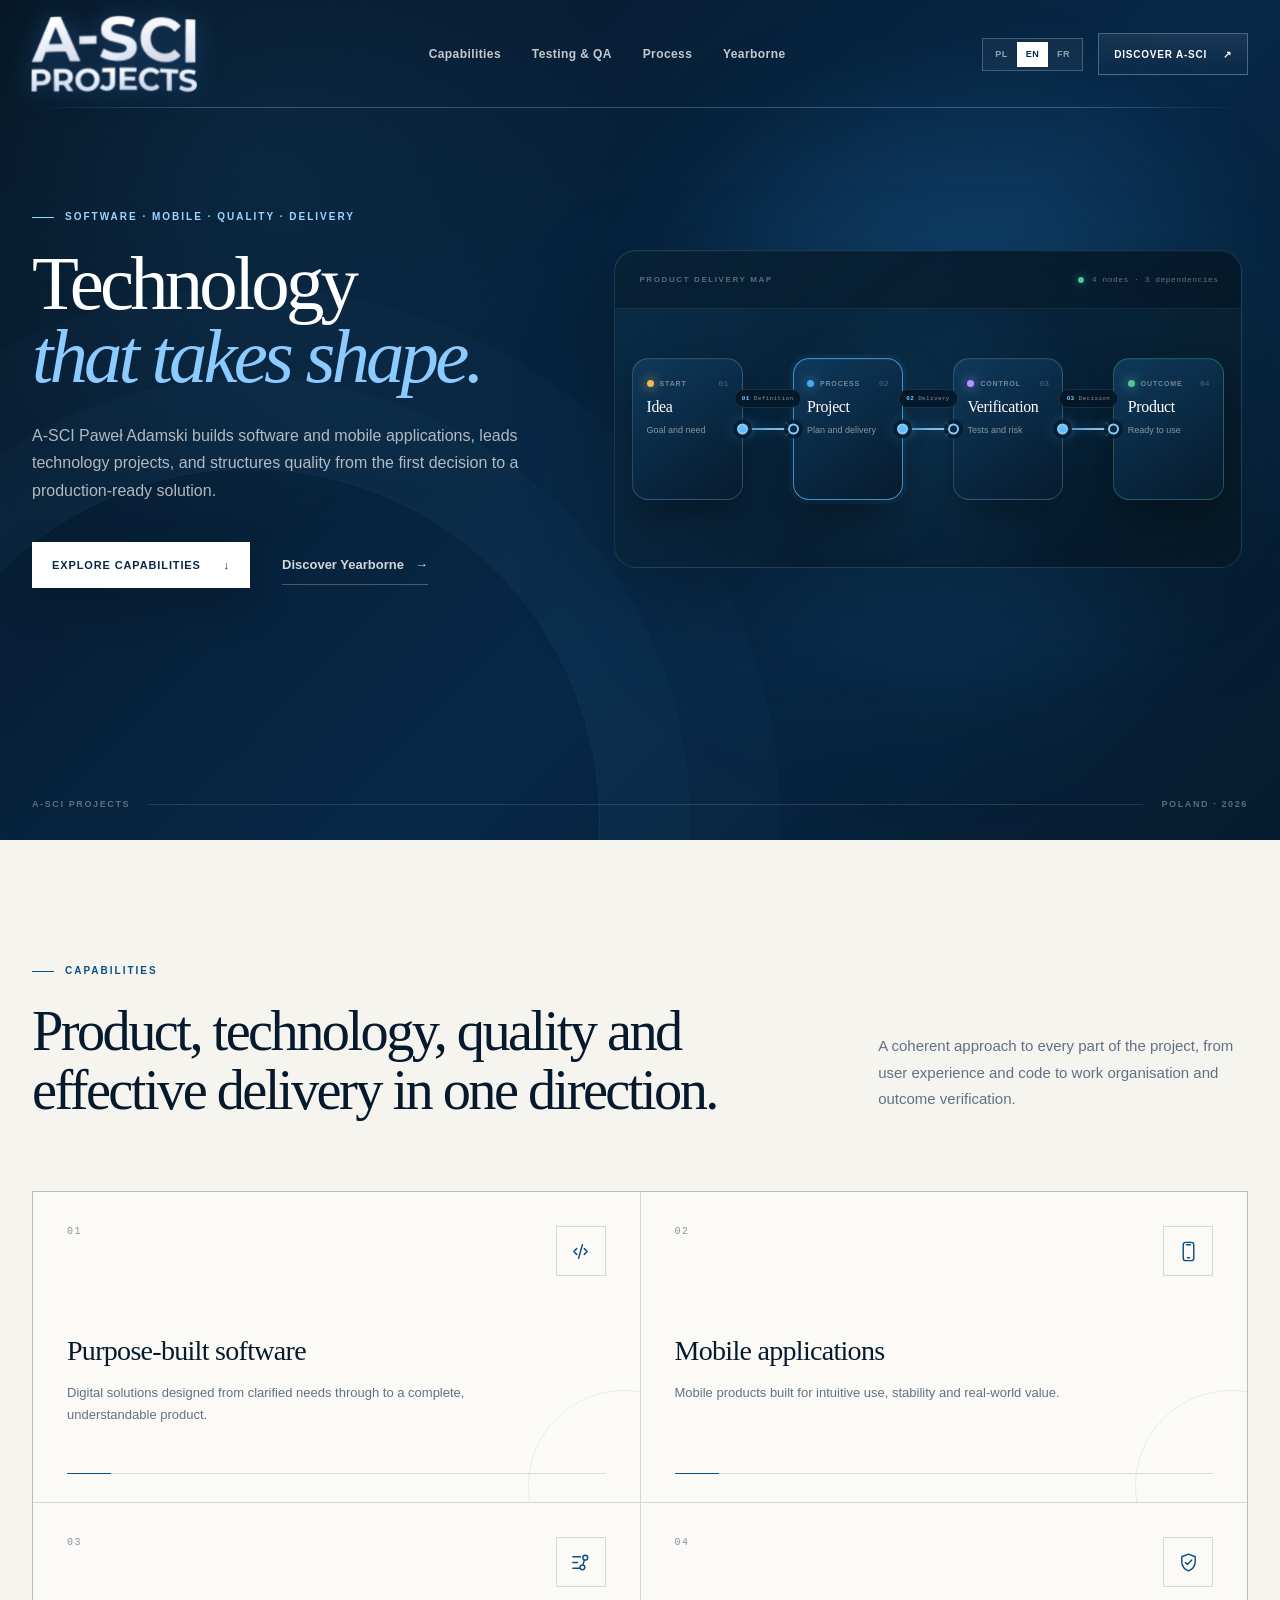
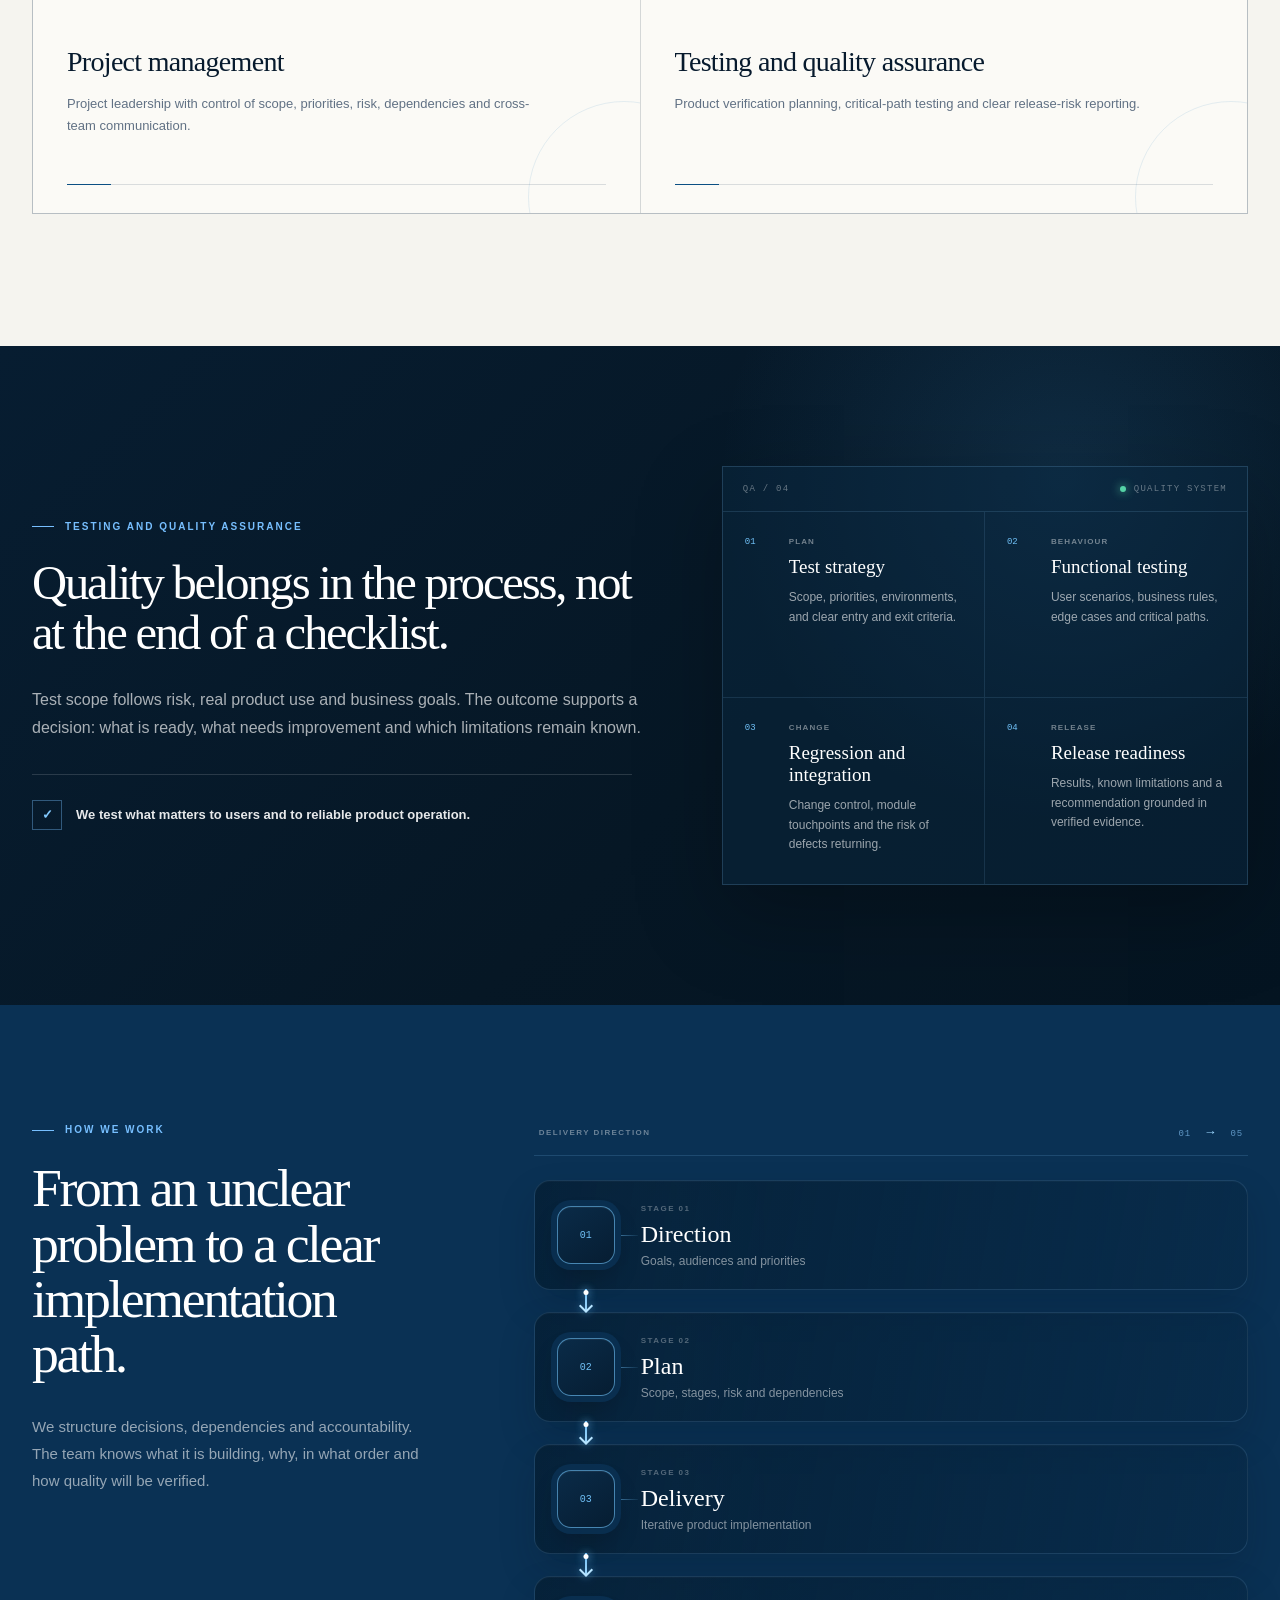
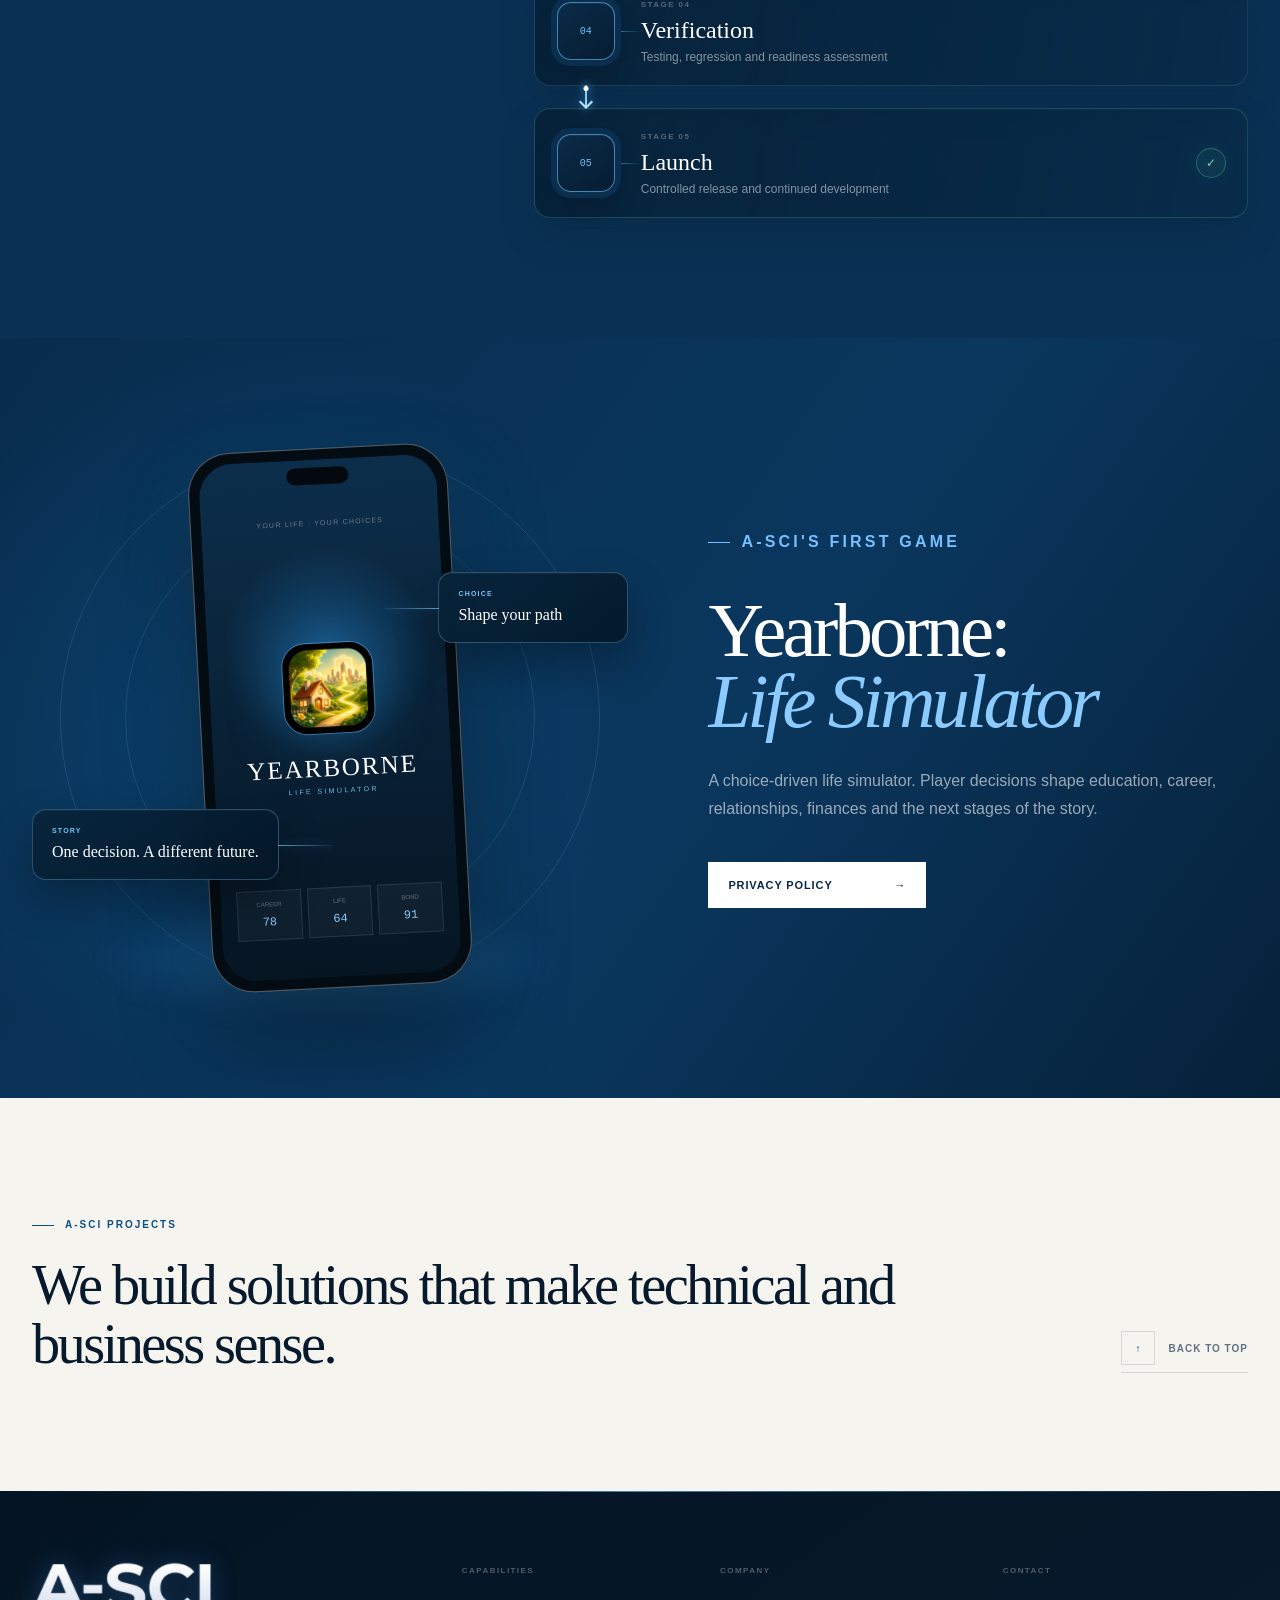
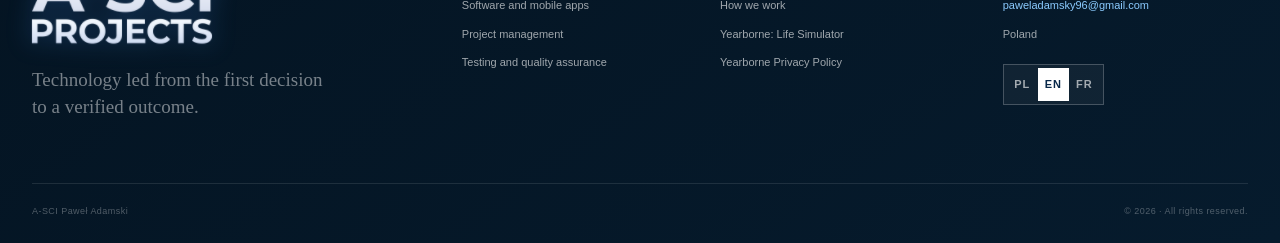
==== commit 96a08393: "animation update" ====
--- a/en/index.html
+++ b/en/index.html
@@ -1,2 +1,2 @@
 <!DOCTYPE html><html lang="en"><head><meta charSet="utf-8"/><meta name="viewport" content="width=device-width, initial-scale=1"/><link rel="preload" href="/assets/a-sci-logo-white.svg" as="image"/><link rel="preload" href="/assets/yearborne-icon-384.jpg" as="image"/><title>A-SCI Paweł Adamski | Software, mobile apps, testing and project management</title><meta name="description" content="A-SCI Paweł Adamski builds software and mobile applications, leads technology projects, and supports testing and quality assurance."/><meta name="keywords" content="A-SCI,software,aplikacje mobilne,mobile apps,testing,quality assurance,project management,Yearborne"/><meta name="author" content="A-SCI Paweł Adamski"/><link rel="icon" type="image/svg+xml" href="/favicon.svg"/><link rel="canonical" href="/en/"/><link rel="alternate" hrefLang="pl" href="/"/><link rel="alternate" hrefLang="en" href="/en/"/><link rel="alternate" hrefLang="fr" href="/fr/"/>
-<link rel="stylesheet" href="/assets/site.css?v=r6"/><script src="/assets/a-sci-premium.js?v=r6" defer></script></head><body><main lang="en"><header class="site-header"><span class="hdr-fx" aria-hidden="true"><span class="hdr-glass"></span><span class="hdr-line"><i></i></span></span><a class="brand" href="/en/#start" data-asci="mark" aria-label="A-SCI Projects - home page"><img src="/assets/a-sci-logo-white.svg" alt="A-SCI Projects" width="590" height="263"/></a><nav aria-label="Main navigation"><a href="#kompetencje">Capabilities</a><a href="#jakosc">Testing &amp; QA</a><a href="#proces">Process</a><a href="#yearborne">Yearborne</a></nav><div class="header-tools"><div class="language-switcher" aria-label="Choose language"><a href="/" hrefLang="pl" lang="pl">PL</a><a href="/en/" hrefLang="en" lang="en" aria-current="page">EN</a><a href="/fr/" hrefLang="fr" lang="fr">FR</a></div><a class="header-cta" href="#kompetencje">Discover A-SCI<span aria-hidden="true">↗</span></a></div></header><section class="hero" id="start"><div class="hero-glow" aria-hidden="true"></div><div class="hero-copy"><p class="eyebrow"><span></span> Software · Mobile · Quality · Delivery</p><h1>Technology<br/><em>that takes shape.</em></h1><p class="hero-lead">A-SCI Paweł Adamski builds software and mobile applications, leads technology projects, and structures quality from the first decision to a production-ready solution.</p><div class="hero-actions"><a class="button button-primary" href="#kompetencje">Explore capabilities<span aria-hidden="true">↓</span></a><a class="text-link" href="#yearborne">Discover Yearborne <span aria-hidden="true">→</span></a></div></div><div class="flow-stage" aria-label="Process map from idea through project and verification to product"><div class="flow-stage-head"><div class="flow-caption">Product delivery map</div><div class="flow-meta"><i></i> 4 nodes · 3 dependencies</div></div><div class="flow-grid" aria-hidden="true"></div><div class="flow-track"><div class="flow-track-item"><article class="flow-node flow-node-1"><div class="node-head"><span class="node-dot node-dot-1"></span><small>START</small><span class="node-number">01</span></div><strong>Idea</strong><p>Goal and need</p><i class="node-port node-port-in"></i><i class="node-port node-port-out"></i></article><div class="flow-bridge flow-bridge-1" aria-hidden="true"><span class="flow-bridge-label"><b>01</b>Definition</span><span class="flow-bridge-line"><i></i></span></div></div><div class="flow-track-item"><article class="flow-node flow-node-2 active"><div class="node-head"><span class="node-dot node-dot-2"></span><small>PROCESS</small><span class="node-number">02</span></div><strong>Project</strong><p>Plan and delivery</p><i class="node-port node-port-in"></i><i class="node-port node-port-out"></i></article><div class="flow-bridge flow-bridge-2" aria-hidden="true"><span class="flow-bridge-label"><b>02</b>Delivery</span><span class="flow-bridge-line"><i></i></span></div></div><div class="flow-track-item"><article class="flow-node flow-node-3"><div class="node-head"><span class="node-dot node-dot-3"></span><small>CONTROL</small><span class="node-number">03</span></div><strong>Verification</strong><p>Tests and risk</p><i class="node-port node-port-in"></i><i class="node-port node-port-out"></i></article><div class="flow-bridge flow-bridge-3" aria-hidden="true"><span class="flow-bridge-label"><b>03</b>Decision</span><span class="flow-bridge-line"><i></i></span></div></div><div class="flow-track-item"><article class="flow-node flow-node-4"><div class="node-head"><span class="node-dot node-dot-4"></span><small>OUTCOME</small><span class="node-number">04</span></div><strong>Product</strong><p>Ready to use</p><i class="node-port node-port-in"></i><i class="node-port node-port-out"></i></article></div></div></div><div class="hero-footer"><span>A-SCI Projects</span><span class="hero-footer-line"></span><span>Poland · 2026</span></div></section><section class="services section" id="kompetencje"><div class="section-heading"><p class="eyebrow dark"><span></span> Capabilities</p><h2>Product, technology, quality and effective delivery in one direction.</h2><p class="section-intro">A coherent approach to every part of the project, from user experience and code to work organisation and outcome verification.</p></div><div class="services-grid"><article class="service-card"><div class="card-top"><span>01</span><div class="service-icon"><svg viewBox="0 0 24 24" aria-hidden="true"><path d="m8 9-3 3 3 3M16 9l3 3-3 3M14 5l-4 14"></path></svg></div></div><h3>Purpose-built software</h3><p>Digital solutions designed from clarified needs through to a complete, understandable product.</p><div class="card-rule"></div></article><article class="service-card"><div class="card-top"><span>02</span><div class="service-icon"><svg viewBox="0 0 24 24" aria-hidden="true"><rect x="6.5" y="2.5" width="11" height="19" rx="2.5"></rect><path d="M10 5h4M11 18.5h2"></path></svg></div></div><h3>Mobile applications</h3><p>Mobile products built for intuitive use, stability and real-world value.</p><div class="card-rule"></div></article><article class="service-card"><div class="card-top"><span>03</span><div class="service-icon"><svg viewBox="0 0 24 24" aria-hidden="true"><path d="M4 6h8M4 12h5M4 18h7"></path><circle cx="17" cy="7" r="2.5"></circle><circle cx="14" cy="17" r="2.5"></circle><path d="m16 9.5-1.4 5"></path></svg></div></div><h3>Project management</h3><p>Project leadership with control of scope, priorities, risk, dependencies and cross-team communication.</p><div class="card-rule"></div></article><article class="service-card"><div class="card-top"><span>04</span><div class="service-icon"><svg viewBox="0 0 24 24" aria-hidden="true"><path d="M12 3.2 19 6v5.2c0 4.3-2.8 7.8-7 9.6-4.2-1.8-7-5.3-7-9.6V6l7-2.8Z"></path><path d="m8.7 12 2.1 2.1 4.6-4.8"></path></svg></div></div><h3>Testing and quality assurance</h3><p>Product verification planning, critical-path testing and clear release-risk reporting.</p><div class="card-rule"></div></article></div></section><section class="quality section" id="jakosc"><div class="quality-copy"><p class="eyebrow light"><span></span> Testing and quality assurance</p><h2>Quality belongs in the process, not at the end of a checklist.</h2><p>Test scope follows risk, real product use and business goals. The outcome supports a decision: what is ready, what needs improvement and which limitations remain known.</p><div class="quality-statement"><span aria-hidden="true">✓</span>We test what matters to users and to reliable product operation.</div></div><div class="quality-panel"><div class="quality-panel-head"><span>QA / 04</span><span class="quality-status"><i></i> QUALITY SYSTEM</span></div><div class="quality-grid"><article class="quality-item"><div class="quality-index">01</div><div><small>PLAN</small><h3>Test strategy</h3><p>Scope, priorities, environments, and clear entry and exit criteria.</p></div></article><article class="quality-item"><div class="quality-index">02</div><div><small>BEHAVIOUR</small><h3>Functional testing</h3><p>User scenarios, business rules, edge cases and critical paths.</p></div></article><article class="quality-item"><div class="quality-index">03</div><div><small>CHANGE</small><h3>Regression and integration</h3><p>Change control, module touchpoints and the risk of defects returning.</p></div></article><article class="quality-item"><div class="quality-index">04</div><div><small>RELEASE</small><h3>Release readiness</h3><p>Results, known limitations and a recommendation grounded in verified evidence.</p></div></article></div></div></section><section class="process section" id="proces"><div class="process-copy"><p class="eyebrow light"><span></span> How we work</p><h2>From an unclear problem to a clear implementation path.</h2><p>We structure decisions, dependencies and accountability. The team knows what it is building, why, in what order and how quality will be verified.</p></div><div class="process-flow"><div class="process-flow-head"><span>Delivery direction</span><b>01 <i aria-hidden="true">→</i> 05</b></div><article class="process-step"><div class="step-port"><span>01</span></div><div class="step-content"><small>Stage 01</small><h3>Direction</h3><p>Goals, audiences and priorities</p></div><span class="process-connector" aria-hidden="true"><i></i></span></article><article class="process-step"><div class="step-port"><span>02</span></div><div class="step-content"><small>Stage 02</small><h3>Plan</h3><p>Scope, stages, risk and dependencies</p></div><span class="process-connector" aria-hidden="true"><i></i></span></article><article class="process-step"><div class="step-port"><span>03</span></div><div class="step-content"><small>Stage 03</small><h3>Delivery</h3><p>Iterative product implementation</p></div><span class="process-connector" aria-hidden="true"><i></i></span></article><article class="process-step"><div class="step-port"><span>04</span></div><div class="step-content"><small>Stage 04</small><h3>Verification</h3><p>Testing, regression and readiness assessment</p></div><span class="process-connector" aria-hidden="true"><i></i></span></article><article class="process-step"><div class="step-port"><span>05</span></div><div class="step-content"><small>Stage 05</small><h3>Launch</h3><p>Controlled release and continued development</p></div><span class="process-complete" aria-hidden="true">✓</span></article></div></section><section class="yearborne section" id="yearborne"><div class="yearborne-visual" aria-hidden="true"><div class="orbit orbit-one"></div><div class="orbit orbit-two"></div><div class="phone"><div class="phone-speaker"></div><div class="phone-screen"><div class="game-kicker">YOUR LIFE · YOUR CHOICES</div><div class="game-mark"><img src="/assets/yearborne-icon-384.jpg" alt="" width="384" height="384" loading="lazy" decoding="async"/></div><div class="game-title">YEARBORNE</div><div class="game-subtitle">LIFE SIMULATOR</div><div class="game-stats"><span><b>Career</b><i>78</i></span><span><b>Life</b><i>64</i></span><span><b>Bond</b><i>91</i></span></div></div></div><div class="float-card float-one"><span>CHOICE</span><b>Shape your path</b></div><div class="float-card float-two"><span>STORY</span><b>One decision. A different future.</b></div></div><div class="yearborne-copy"><p class="eyebrow light"><span></span> A-SCI&#x27;s first game</p><h2>Yearborne:<br/><em>Life Simulator</em></h2><p>A choice-driven life simulator. Player decisions shape education, career, relationships, finances and the next stages of the story.</p><div class="yearborne-links"><a class="button button-light" href="/en/privacy-policy/">Privacy policy<span aria-hidden="true">→</span></a></div></div></section><section class="closing section"><div><p class="eyebrow dark"><span></span> A-SCI Projects</p><h2>We build solutions that make technical and business sense.</h2></div><a class="closing-link" href="#start" aria-label="Back to the top of the page"><span>↑</span>Back to top</a></section><footer class="site-footer"><div class="footer-main"><div class="footer-identity"><a class="footer-brand" href="#top" data-asci="mark" data-wave="0" aria-label="A-SCI Projects – back to the top of the page"><img src="/assets/a-sci-logo-white.svg" alt="A-SCI Projects" width="590" height="263"/><span class="brand-top-hint" aria-hidden="true"><svg viewBox="0 0 24 24" aria-hidden="true" focusable="false"><path d="M12 19V5M5.5 11.5 12 5l6.5 6.5"/></svg></span></a><p>Technology led from the first decision to a verified outcome.</p></div><div class="footer-column"><h3>Capabilities</h3><a href="#kompetencje">Software and mobile apps</a><a href="#kompetencje">Project management</a><a href="#jakosc">Testing and quality assurance</a></div><div class="footer-column"><h3>Company</h3><a href="#proces">How we work</a><a href="#yearborne">Yearborne: Life Simulator</a><a href="/en/privacy-policy/">Yearborne Privacy Policy</a></div><div class="footer-column footer-contact"><h3>Contact</h3><a href="mailto:paweladamsky96@gmail.com">paweladamsky96@gmail.com</a><span>Poland</span><div class="language-switcher language-switcher-compact" aria-label="Choose language"><a href="/" hrefLang="pl" lang="pl">PL</a><a href="/en/" hrefLang="en" lang="en" aria-current="page">EN</a><a href="/fr/" hrefLang="fr" lang="fr">FR</a></div></div></div><div class="footer-bottom"><span>A-SCI Paweł Adamski</span><span>© 2026 · All rights reserved.</span></div></footer></main><a class="asci-top" href="#top" aria-label="Back to the top of the page" aria-hidden="true" tabindex="-1"><span class="asci-top-card"><span class="asci-top-fallback"><img src="/assets/a-sci-logo-white.svg" alt="" width="590" height="263"/></span></span><span class="asci-top-arrow" aria-hidden="true"><svg viewBox="0 0 24 24" aria-hidden="true" focusable="false"><path d="M12 19V5M5.5 11.5 12 5l6.5 6.5"/></svg></span><span class="asci-top-label" aria-hidden="true">Back to top</span></a></body></html>+<link rel="stylesheet" href="/assets/site.css?v=r7"/><script src="/assets/a-sci-premium.js?v=r7" defer></script></head><body><main lang="en"><header class="site-header"><span class="hdr-fx" aria-hidden="true"><span class="hdr-glass"></span><span class="hdr-line"><i></i></span></span><a class="brand" href="/en/#start" data-asci="mark" aria-label="A-SCI Projects - home page"><img src="/assets/a-sci-logo-white.svg" alt="A-SCI Projects" width="590" height="263"/></a><nav aria-label="Main navigation"><a href="#kompetencje">Capabilities</a><a href="#jakosc">Testing &amp; QA</a><a href="#proces">Process</a><a href="#yearborne">Yearborne</a></nav><div class="header-tools"><div class="language-switcher" aria-label="Choose language"><a href="/" hrefLang="pl" lang="pl">PL</a><a href="/en/" hrefLang="en" lang="en" aria-current="page">EN</a><a href="/fr/" hrefLang="fr" lang="fr">FR</a></div><a class="header-cta" href="#kompetencje">Discover A-SCI<span aria-hidden="true">↗</span></a></div></header><section class="hero" id="start"><div class="hero-glow" aria-hidden="true"></div><div class="hero-copy"><p class="eyebrow"><span></span> Software · Mobile · Quality · Delivery</p><h1>Technology<br/><em>that takes shape.</em></h1><p class="hero-lead">A-SCI Paweł Adamski builds software and mobile applications, leads technology projects, and structures quality from the first decision to a production-ready solution.</p><div class="hero-actions"><a class="button button-primary" href="#kompetencje">Explore capabilities<span aria-hidden="true">↓</span></a><a class="text-link" href="#yearborne">Discover Yearborne <span aria-hidden="true">→</span></a></div></div><div class="flow-stage" aria-label="Process map from idea through project and verification to product"><div class="flow-stage-head"><div class="flow-caption">Product delivery map</div><div class="flow-meta"><i></i> 4 nodes · 3 dependencies</div></div><div class="flow-grid" aria-hidden="true"></div><div class="flow-track"><div class="flow-track-item"><article class="flow-node flow-node-1"><div class="node-head"><span class="node-dot node-dot-1"></span><small>START</small><span class="node-number">01</span></div><strong>Idea</strong><p>Goal and need</p><i class="node-port node-port-in"></i><i class="node-port node-port-out"></i></article><div class="flow-bridge flow-bridge-1" aria-hidden="true"><span class="flow-bridge-label"><b>01</b>Definition</span><span class="flow-bridge-line"><i></i></span></div></div><div class="flow-track-item"><article class="flow-node flow-node-2 active"><div class="node-head"><span class="node-dot node-dot-2"></span><small>PROCESS</small><span class="node-number">02</span></div><strong>Project</strong><p>Plan and delivery</p><i class="node-port node-port-in"></i><i class="node-port node-port-out"></i></article><div class="flow-bridge flow-bridge-2" aria-hidden="true"><span class="flow-bridge-label"><b>02</b>Delivery</span><span class="flow-bridge-line"><i></i></span></div></div><div class="flow-track-item"><article class="flow-node flow-node-3"><div class="node-head"><span class="node-dot node-dot-3"></span><small>CONTROL</small><span class="node-number">03</span></div><strong>Verification</strong><p>Tests and risk</p><i class="node-port node-port-in"></i><i class="node-port node-port-out"></i></article><div class="flow-bridge flow-bridge-3" aria-hidden="true"><span class="flow-bridge-label"><b>03</b>Decision</span><span class="flow-bridge-line"><i></i></span></div></div><div class="flow-track-item"><article class="flow-node flow-node-4"><div class="node-head"><span class="node-dot node-dot-4"></span><small>OUTCOME</small><span class="node-number">04</span></div><strong>Product</strong><p>Ready to use</p><i class="node-port node-port-in"></i><i class="node-port node-port-out"></i></article></div></div></div><div class="hero-footer"><span>A-SCI Projects</span><span class="hero-footer-line"></span><span>Poland · 2026</span></div></section><section class="services section" id="kompetencje"><div class="section-heading"><p class="eyebrow dark"><span></span> Capabilities</p><h2>Product, technology, quality and effective delivery in one direction.</h2><p class="section-intro">A coherent approach to every part of the project, from user experience and code to work organisation and outcome verification.</p></div><div class="services-grid"><article class="service-card"><div class="card-top"><span>01</span><div class="service-icon"><svg viewBox="0 0 24 24" aria-hidden="true"><path d="m8 9-3 3 3 3M16 9l3 3-3 3M14 5l-4 14"></path></svg></div></div><h3>Purpose-built software</h3><p>Digital solutions designed from clarified needs through to a complete, understandable product.</p><div class="card-rule"></div></article><article class="service-card"><div class="card-top"><span>02</span><div class="service-icon"><svg viewBox="0 0 24 24" aria-hidden="true"><rect x="6.5" y="2.5" width="11" height="19" rx="2.5"></rect><path d="M10 5h4M11 18.5h2"></path></svg></div></div><h3>Mobile applications</h3><p>Mobile products built for intuitive use, stability and real-world value.</p><div class="card-rule"></div></article><article class="service-card"><div class="card-top"><span>03</span><div class="service-icon"><svg viewBox="0 0 24 24" aria-hidden="true"><path d="M4 6h8M4 12h5M4 18h7"></path><circle cx="17" cy="7" r="2.5"></circle><circle cx="14" cy="17" r="2.5"></circle><path d="m16 9.5-1.4 5"></path></svg></div></div><h3>Project management</h3><p>Project leadership with control of scope, priorities, risk, dependencies and cross-team communication.</p><div class="card-rule"></div></article><article class="service-card"><div class="card-top"><span>04</span><div class="service-icon"><svg viewBox="0 0 24 24" aria-hidden="true"><path d="M12 3.2 19 6v5.2c0 4.3-2.8 7.8-7 9.6-4.2-1.8-7-5.3-7-9.6V6l7-2.8Z"></path><path d="m8.7 12 2.1 2.1 4.6-4.8"></path></svg></div></div><h3>Testing and quality assurance</h3><p>Product verification planning, critical-path testing and clear release-risk reporting.</p><div class="card-rule"></div></article></div></section><section class="quality section" id="jakosc"><div class="quality-copy"><p class="eyebrow light"><span></span> Testing and quality assurance</p><h2>Quality belongs in the process, not at the end of a checklist.</h2><p>Test scope follows risk, real product use and business goals. The outcome supports a decision: what is ready, what needs improvement and which limitations remain known.</p><div class="quality-statement"><span aria-hidden="true">✓</span>We test what matters to users and to reliable product operation.</div></div><div class="quality-panel"><div class="quality-panel-head"><span>QA / 04</span><span class="quality-status"><i></i> QUALITY SYSTEM</span></div><div class="quality-grid"><article class="quality-item"><div class="quality-index">01</div><div><small>PLAN</small><h3>Test strategy</h3><p>Scope, priorities, environments, and clear entry and exit criteria.</p></div></article><article class="quality-item"><div class="quality-index">02</div><div><small>BEHAVIOUR</small><h3>Functional testing</h3><p>User scenarios, business rules, edge cases and critical paths.</p></div></article><article class="quality-item"><div class="quality-index">03</div><div><small>CHANGE</small><h3>Regression and integration</h3><p>Change control, module touchpoints and the risk of defects returning.</p></div></article><article class="quality-item"><div class="quality-index">04</div><div><small>RELEASE</small><h3>Release readiness</h3><p>Results, known limitations and a recommendation grounded in verified evidence.</p></div></article></div></div></section><section class="process section" id="proces"><div class="process-copy"><p class="eyebrow light"><span></span> How we work</p><h2>From an unclear problem to a clear implementation path.</h2><p>We structure decisions, dependencies and accountability. The team knows what it is building, why, in what order and how quality will be verified.</p></div><div class="process-flow"><div class="process-flow-head"><span>Delivery direction</span><b>01 <i aria-hidden="true">→</i> 05</b></div><article class="process-step"><div class="step-port"><span>01</span></div><div class="step-content"><small>Stage 01</small><h3>Direction</h3><p>Goals, audiences and priorities</p></div><span class="process-connector" aria-hidden="true"><i></i></span></article><article class="process-step"><div class="step-port"><span>02</span></div><div class="step-content"><small>Stage 02</small><h3>Plan</h3><p>Scope, stages, risk and dependencies</p></div><span class="process-connector" aria-hidden="true"><i></i></span></article><article class="process-step"><div class="step-port"><span>03</span></div><div class="step-content"><small>Stage 03</small><h3>Delivery</h3><p>Iterative product implementation</p></div><span class="process-connector" aria-hidden="true"><i></i></span></article><article class="process-step"><div class="step-port"><span>04</span></div><div class="step-content"><small>Stage 04</small><h3>Verification</h3><p>Testing, regression and readiness assessment</p></div><span class="process-connector" aria-hidden="true"><i></i></span></article><article class="process-step"><div class="step-port"><span>05</span></div><div class="step-content"><small>Stage 05</small><h3>Launch</h3><p>Controlled release and continued development</p></div><span class="process-complete" aria-hidden="true">✓</span></article></div></section><section class="yearborne section" id="yearborne"><div class="yearborne-visual" aria-hidden="true"><div class="orbit orbit-one"></div><div class="orbit orbit-two"></div><div class="phone"><div class="phone-speaker"></div><div class="phone-screen"><div class="game-kicker">YOUR LIFE · YOUR CHOICES</div><div class="game-mark"><img src="/assets/yearborne-icon-384.jpg" alt="" width="384" height="384" loading="lazy" decoding="async"/></div><div class="game-title">YEARBORNE</div><div class="game-subtitle">LIFE SIMULATOR</div><div class="game-stats"><span><b>Career</b><i>78</i></span><span><b>Life</b><i>64</i></span><span><b>Bond</b><i>91</i></span></div></div></div><div class="float-card float-one"><span>CHOICE</span><b>Shape your path</b></div><div class="float-card float-two"><span>STORY</span><b>One decision. A different future.</b></div></div><div class="yearborne-copy"><p class="eyebrow light"><span></span> A-SCI&#x27;s first game</p><h2>Yearborne:<br/><em>Life Simulator</em></h2><p>A choice-driven life simulator. Player decisions shape education, career, relationships, finances and the next stages of the story.</p><div class="yearborne-links"><a class="button button-light" href="/en/privacy-policy/">Privacy policy<span aria-hidden="true">→</span></a></div></div></section><section class="closing section"><div><p class="eyebrow dark"><span></span> A-SCI Projects</p><h2>We build solutions that make technical and business sense.</h2></div><a class="closing-link" href="#start" aria-label="Back to the top of the page"><span>↑</span>Back to top</a></section><footer class="site-footer"><div class="footer-main"><div class="footer-identity"><a class="footer-brand" href="#top" data-asci="mark" data-wave="0" aria-label="A-SCI Projects – back to the top of the page"><img src="/assets/a-sci-logo-white.svg" alt="A-SCI Projects" width="590" height="263"/><span class="brand-top-hint" aria-hidden="true"><svg viewBox="0 0 24 24" aria-hidden="true" focusable="false"><path d="M12 19V5M5.5 11.5 12 5l6.5 6.5"/></svg></span></a><p>Technology led from the first decision to a verified outcome.</p></div><div class="footer-column"><h3>Capabilities</h3><a href="#kompetencje">Software and mobile apps</a><a href="#kompetencje">Project management</a><a href="#jakosc">Testing and quality assurance</a></div><div class="footer-column"><h3>Company</h3><a href="#proces">How we work</a><a href="#yearborne">Yearborne: Life Simulator</a><a href="/en/privacy-policy/">Yearborne Privacy Policy</a></div><div class="footer-column footer-contact"><h3>Contact</h3><a href="mailto:paweladamsky96@gmail.com">paweladamsky96@gmail.com</a><span>Poland</span><div class="language-switcher language-switcher-compact" aria-label="Choose language"><a href="/" hrefLang="pl" lang="pl">PL</a><a href="/en/" hrefLang="en" lang="en" aria-current="page">EN</a><a href="/fr/" hrefLang="fr" lang="fr">FR</a></div></div></div><div class="footer-bottom"><span>A-SCI Paweł Adamski</span><span>© 2026 · All rights reserved.</span></div></footer></main><a class="asci-top" href="#top" aria-label="Back to the top of the page" aria-hidden="true" tabindex="-1"><span class="asci-top-card"><span class="asci-top-fallback"><img src="/assets/a-sci-logo-white.svg" alt="" width="590" height="263"/></span></span><span class="asci-top-arrow" aria-hidden="true"><svg viewBox="0 0 24 24" aria-hidden="true" focusable="false"><path d="M12 19V5M5.5 11.5 12 5l6.5 6.5"/></svg></span><span class="asci-top-label" aria-hidden="true">Back to top</span></a></body></html>
--- a/assets/site.css
+++ b/assets/site.css
@@ -1093,3 +1093,264 @@
   .flow-track { gap: 44px; }
   .flow-bridge { width: 44px; }
 }
+
+/* ==========================================================================
+   r7 · polityka prywatności w wersji premium
+   (granatowy nagłówek jak na stronie głównej, animowany hero z ikoną Yearborne,
+    spis treści z podświetleniem sekcji, pasek postępu czytania, stopka premium)
+   ========================================================================== */
+
+.privacy-page .site-header,
+.privacy-page .hero-footer { width: min(1180px, calc(100% - 64px)); }
+
+/* ---- hero ---- */
+.privacy-hero {
+  position: relative;
+  z-index: 0;
+  overflow: hidden;
+  isolation: isolate;
+  grid-template-columns: minmax(0, 1fr) clamp(300px, 31vw, 420px);
+  gap: clamp(36px, 5vw, 80px);
+  padding: 192px max(32px, calc((100vw - 1180px) / 2)) 132px;
+  background:
+    radial-gradient(circle at 76% 46%, rgba(29,114,178,.30), transparent 34%),
+    radial-gradient(circle at 18% 16%, rgba(32,94,144,.18), transparent 30%),
+    linear-gradient(135deg, #051523 0%, #082847 58%, #061b2e 100%);
+}
+.privacy-hero::before {
+  content: ""; position: absolute; z-index: -1; inset: 0; opacity: .22; pointer-events: none;
+  background-image: linear-gradient(rgba(255,255,255,.03) 1px, transparent 1px), linear-gradient(90deg, rgba(255,255,255,.03) 1px, transparent 1px);
+  background-size: 64px 64px;
+  -webkit-mask-image: linear-gradient(to right, #000, transparent 52%); mask-image: linear-gradient(to right, #000, transparent 52%);
+}
+.privacy-hero::after {
+  content: ""; position: absolute; z-index: -1; left: -9%; bottom: -380px; width: 700px; height: 700px; pointer-events: none;
+  border: 1px solid rgba(107,188,255,.09); border-radius: 50%;
+  box-shadow: 0 0 0 90px rgba(107,188,255,.025), 0 0 0 180px rgba(107,188,255,.018);
+}
+.pv-bg { position: absolute; z-index: -1; inset: 0; overflow: hidden; pointer-events: none; }
+.pv-aurora {
+  position: absolute; top: 2%; right: 1%; width: min(700px, 72vw); aspect-ratio: 1; border-radius: 50%;
+  background: radial-gradient(circle, rgba(255,193,94,.15) 0%, rgba(40,138,222,.13) 42%, rgba(40,138,222,0) 70%);
+  filter: blur(40px);
+  animation: pv-aurora 18s ease-in-out infinite alternate;
+}
+.pv-aurora-b {
+  top: auto; right: auto; bottom: -34%; left: 16%; width: min(560px, 62vw);
+  background: radial-gradient(circle, rgba(59,158,255,.11), rgba(59,158,255,0) 68%);
+  animation-duration: 24s; animation-direction: alternate-reverse;
+}
+@keyframes pv-aurora { from { transform: translate3d(-4%, 3%, 0) scale(.92); } to { transform: translate3d(5%, -4%, 0) scale(1.08); } }
+
+.pv-copy { position: relative; z-index: 2; min-width: 0; }
+.privacy-hero .eyebrow { margin-bottom: 28px; }
+.privacy-hero h1 {
+  max-width: 780px; margin: 0 0 24px;
+  font-size: clamp(42px, 4.3vw, 62px); line-height: 1; letter-spacing: -.045em;
+  text-wrap: balance;
+}
+.privacy-hero h1 em { display: inline-block; color: #8bcbff; font-weight: 400; }
+.pv-lead { max-width: 560px; margin: 0; color: rgba(255,255,255,.66); font-size: 15px; line-height: 1.7; }
+
+.pv-chips { display: flex; flex-wrap: wrap; gap: 9px; margin: 28px 0 38px; padding: 0; list-style: none; }
+.pv-chips li {
+  display: inline-flex; align-items: center; gap: 9px; min-height: 32px; padding: 7px 13px;
+  border: 1px solid rgba(156,214,255,.2); border-radius: 999px;
+  color: rgba(255,255,255,.76); background: rgba(255,255,255,.045);
+  -webkit-backdrop-filter: blur(6px); backdrop-filter: blur(6px);
+  font-size: 11px; font-weight: 650; line-height: 1.2; letter-spacing: .02em;
+}
+.pv-chips li::before { content: ""; flex: 0 0 auto; width: 6px; height: 6px; border-radius: 50%; background: #8bcbff; box-shadow: 0 0 10px rgba(139,203,255,.8); }
+.pv-chips .pv-chip-live::before { background: #50c49a; animation: pv-live 2.6s ease-out infinite; }
+@keyframes pv-live {
+  0% { box-shadow: 0 0 0 0 rgba(80,196,154,.55), 0 0 10px rgba(80,196,154,.8); }
+  70%, 100% { box-shadow: 0 0 0 7px rgba(80,196,154,0), 0 0 10px rgba(80,196,154,.8); }
+}
+
+/* wejście treści */
+@keyframes pv-rise { from { opacity: 0; transform: translateY(18px); } to { opacity: 1; transform: none; } }
+@keyframes pv-line { from { transform: scaleX(0); } to { transform: scaleX(1); } }
+.pv-copy > * { animation: pv-rise .9s cubic-bezier(.2,.7,.2,1) both; }
+.pv-copy > :nth-child(1) { animation-delay: .12s; }
+.pv-copy > :nth-child(2) { animation-delay: .22s; }
+.pv-copy > :nth-child(3) { animation-delay: .44s; }
+.pv-copy > :nth-child(4) { animation-delay: .54s; }
+.pv-copy > :nth-child(5) { animation-delay: .64s; }
+.privacy-hero h1 em { animation: pv-rise 1s cubic-bezier(.2,.7,.2,1) .36s both; }
+.privacy-hero .eyebrow span { transform-origin: left center; animation: pv-line 1s cubic-bezier(.2,.7,.2,1) .3s both; }
+
+/* ---- ikona Yearborne: orbity, poświata, świetliki, połysk ---- */
+.pv-art {
+  position: relative; z-index: 1; width: 100%; max-width: 420px; aspect-ratio: 1; margin: 0; justify-self: end;
+  animation: pv-art-in 1.4s cubic-bezier(.2,.7,.2,1) .15s both;
+}
+@keyframes pv-art-in { from { opacity: 0; transform: scale(.92); } to { opacity: 1; transform: none; } }
+.pv-glow {
+  position: absolute; inset: 15%; border-radius: 50%;
+  background: radial-gradient(circle, rgba(255,198,104,.40), rgba(255,170,70,.12) 45%, rgba(40,138,222,0) 72%);
+  filter: blur(26px);
+  animation: pv-glow 7s ease-in-out infinite alternate;
+}
+@keyframes pv-glow { from { opacity: .55; transform: scale(.9); } to { opacity: 1; transform: scale(1.06); } }
+.pv-orbits { position: absolute; inset: 0; width: 100%; height: 100%; overflow: visible; }
+.pv-orbits g { transform-box: view-box; transform-origin: 50% 50%; }
+.pv-o1 { animation: pv-spin 26s linear infinite; }
+.pv-o2 { animation: pv-spin 52s linear infinite reverse; }
+.pv-o3 { animation: pv-spin 90s linear infinite; }
+@keyframes pv-spin { to { transform: rotate(360deg); } }
+.pv-sparks { position: absolute; top: -8%; left: -8%; width: 116%; height: 116%; pointer-events: none; }
+.pv-float {
+  position: absolute; left: 23%; top: 23%; width: 54%; height: 54%;
+  animation: pv-float 7s ease-in-out infinite;
+}
+@keyframes pv-float { 0%, 100% { transform: translateY(-1.6%); } 50% { transform: translateY(2.6%); } }
+.pv-icon {
+  position: relative; display: block; width: 100%; height: 100%;
+  border-radius: 26%; overflow: hidden; isolation: isolate;
+  transform: perspective(900px) rotateX(var(--rx, 0deg)) rotateY(var(--ry, 0deg));
+  box-shadow: 0 34px 70px rgba(0,0,0,.46), 0 0 0 1px rgba(255,236,190,.22), 0 0 70px rgba(255,190,90,.20);
+}
+.pv-icon img { display: block; width: 100%; height: 100%; object-fit: cover; }
+.pv-icon::after {
+  content: ""; position: absolute; z-index: 2; inset: 0; border-radius: inherit; pointer-events: none;
+  box-shadow: inset 0 1px 0 rgba(255,255,255,.38), inset 0 0 0 1px rgba(255,255,255,.12);
+  background: radial-gradient(120% 90% at var(--gx, 30%) var(--gy, 0%), rgba(255,255,255,.16), rgba(255,255,255,0) 55%);
+}
+.pv-icon::before {
+  content: ""; position: absolute; z-index: 1; top: -30%; bottom: -30%; left: -80%; width: 42%; pointer-events: none;
+  background: linear-gradient(100deg, rgba(255,255,255,0) 8%, rgba(255,252,240,.30) 38%, rgba(255,255,255,.62) 50%, rgba(255,252,240,.30) 62%, rgba(255,255,255,0) 92%);
+  transform: skewX(-16deg);
+  animation: pv-sheen 8s cubic-bezier(.45,0,.25,1) 1.8s infinite;
+}
+@keyframes pv-sheen { 0% { left: -80%; } 16% { left: 140%; } 100% { left: 140%; } }
+
+/* ---- pasek postępu czytania ---- */
+.pv-progress { position: fixed; z-index: 60; top: 0; left: 0; width: 100%; height: 2px; pointer-events: none; opacity: 0; transition: opacity .4s ease; }
+.pv-progress.is-on { opacity: 1; }
+.pv-progress i {
+  display: block; width: 100%; height: 100%; transform-origin: left center; transform: scaleX(0);
+  background: linear-gradient(90deg, #0b4f83, #3b9eff 62%, #c9ecff);
+  box-shadow: 0 0 12px rgba(59,158,255,.7);
+}
+
+/* ---- spis treści ---- */
+.privacy-layout { padding: 96px 0 120px; }
+.privacy-toc { top: 100px; padding: 0; border-left: 0; scroll-margin-top: 100px; }
+.privacy-toc > p { display: flex; align-items: center; gap: 10px; margin: 0 0 16px; color: var(--blue); font-size: 9px; font-weight: 780; letter-spacing: .18em; text-transform: uppercase; }
+.privacy-toc > p::before { content: ""; width: 22px; height: 1px; background: currentColor; }
+.privacy-toc ol {
+  position: relative; max-height: calc(100vh - 200px); padding: 4px 0 4px 18px;
+  border-left: 1px solid rgba(8,40,73,.12); counter-reset: toc;
+  scrollbar-width: thin; scrollbar-color: rgba(11,79,131,.25) transparent;
+}
+.privacy-toc li { margin: 0; counter-increment: toc; }
+.privacy-toc a {
+  display: grid; grid-template-columns: 24px minmax(0, 1fr); align-items: baseline; gap: 6px; padding: 5px 0;
+  color: #66737f; font-size: 11px; line-height: 1.4;
+  transition: color .25s ease, transform .35s cubic-bezier(.2,.7,.2,1);
+}
+.privacy-toc a::before { content: counter(toc, decimal-leading-zero); color: rgba(11,79,131,.42); font: 9px/1 ui-monospace, SFMono-Regular, Menlo, Consolas, monospace; letter-spacing: .04em; transition: color .25s ease; }
+.privacy-toc a:hover, .privacy-toc a:focus-visible { color: var(--blue); }
+@media (hover: hover) { .privacy-toc a:hover { transform: translateX(3px); } }
+.privacy-toc a.is-active { color: var(--ink); font-weight: 650; }
+.privacy-toc a.is-active::before { color: var(--electric); }
+.toc-ind {
+  position: absolute; top: 0; left: -0.5px; width: 2px; height: 22px; border-radius: 2px; pointer-events: none;
+  background: linear-gradient(180deg, #59b2ff, #0b4f83); box-shadow: 0 0 12px rgba(59,158,255,.6);
+  opacity: 0; transition: transform .5s cubic-bezier(.2,.7,.2,1), height .5s cubic-bezier(.2,.7,.2,1), opacity .3s ease;
+}
+.toc-ind.is-on { opacity: 1; }
+
+/* ---- treść dokumentu ---- */
+.privacy-meta {
+  display: grid; grid-template-columns: repeat(2, minmax(0, 1fr)); gap: 1px; margin: 0 0 40px;
+  border: 1px solid rgba(8,40,73,.1); border-radius: 18px; overflow: hidden;
+  background: rgba(8,40,73,.09); box-shadow: 0 26px 60px rgba(8,40,73,.08);
+}
+.privacy-meta > div { padding: 18px 22px 19px; background: linear-gradient(180deg, #ffffff, #fbfaf6); }
+.privacy-meta dt { margin: 0 0 7px; color: var(--blue); font-size: 9px; font-weight: 780; letter-spacing: .16em; text-transform: uppercase; }
+.privacy-meta dd { margin: 0; color: var(--ink); font-family: Georgia, "Times New Roman", serif; font-size: 18px; line-height: 1.3; overflow-wrap: anywhere; }
+.privacy-meta dd a { color: var(--blue); text-decoration: none; background: linear-gradient(currentColor, currentColor) 0 100% / 0 1px no-repeat; transition: background-size .35s ease, color .2s ease; }
+.privacy-meta dd a:hover, .privacy-meta dd a:focus-visible { color: #1f7fd6; background-size: 100% 1px; }
+.privacy-meta > div:first-child dd::after { content: ""; display: inline-block; width: 7px; height: 7px; margin-left: 10px; border-radius: 50%; vertical-align: middle; background: #50c49a; box-shadow: 0 0 10px rgba(80,196,154,.7); }
+
+.privacy-document > p:nth-child(-n+5) { margin-bottom: 17px; }
+.privacy-document > .privacy-meta + p { color: #3c4f61; font-size: 16px; line-height: 1.75; }
+.privacy-document h2 { position: relative; margin: 80px 0 24px; padding-top: 30px; border-top: 0; scroll-margin-top: 112px; }
+.privacy-document h2:first-of-type { margin-top: 64px; }
+.privacy-document h2::before {
+  content: ""; position: absolute; top: 0; left: 0; right: 0; height: 1px; transform-origin: left center;
+  background: linear-gradient(90deg, rgba(11,79,131,.6), rgba(11,79,131,.14) 38%, rgba(8,40,73,.07));
+}
+.privacy-document h2::after {
+  content: ""; position: absolute; top: -3px; left: 0; width: 7px; height: 7px; border-radius: 50%;
+  background: #3b9eff; box-shadow: 0 0 0 4px rgba(59,158,255,.12), 0 0 14px rgba(59,158,255,.55);
+}
+.sec-no { margin-right: .1em; color: #3b9eff; font-style: italic; }
+.privacy-document h3 { position: relative; padding-left: 18px; }
+.privacy-document h3::before { content: ""; position: absolute; left: 0; top: .62em; width: 9px; height: 1px; background: currentColor; opacity: .7; }
+.privacy-document li::marker { color: #3b9eff; }
+.privacy-document a { text-decoration-color: rgba(11,79,131,.35); text-decoration-thickness: 1px; transition: color .2s ease, text-decoration-color .2s ease; }
+.privacy-document a:hover, .privacy-document a:focus-visible { color: #1f7fd6; text-decoration-color: currentColor; }
+
+/* treść pojawia się płynnie przy przewijaniu (tylko z JavaScriptem i bez „ogranicz ruch”) */
+.pv-js .privacy-document > .rv { opacity: 0; transform: translateY(16px); transition: opacity .7s ease, transform .9s cubic-bezier(.2,.7,.2,1); }
+.pv-js .privacy-document > .rv.is-in { opacity: 1; transform: none; }
+.pv-js .privacy-document h2.rv::before { transform: scaleX(0); transition: transform 1.2s cubic-bezier(.2,.7,.2,1) .15s; }
+.pv-js .privacy-document h2.rv.is-in::before { transform: scaleX(1); }
+.pv-js .privacy-document h2.rv::after { transform: scale(0); transition: transform .6s cubic-bezier(.2,.8,.2,1.4) .1s; }
+.pv-js .privacy-document h2.rv.is-in::after { transform: scale(1); }
+
+/* ---- stopka ---- */
+.pv-footer .footer-main { grid-template-columns: 1.5fr 1fr 1fr; }
+.pv-footer .footer-identity > p { max-width: 320px; }
+
+/* ---- responsywność ---- */
+@media (max-width: 1180px) {
+  .privacy-hero { grid-template-columns: minmax(0, 1fr) clamp(260px, 30vw, 340px); padding-top: 180px; }
+  .pv-footer .footer-main { grid-template-columns: 1.4fr 1fr 1fr; }
+  .pv-footer .footer-contact { grid-column: auto; flex-direction: column; flex-wrap: nowrap; align-items: flex-start; }
+  .pv-footer .footer-contact h3 { width: auto; }
+  .pv-footer .language-switcher-compact { margin-top: 10px; }
+}
+@media (max-width: 900px) {
+  .privacy-page .site-header, .privacy-page .hero-footer { width: calc(100% - 40px); }
+  .privacy-hero { grid-template-columns: minmax(0, 1fr) 220px; gap: 28px; padding: 160px 20px 112px; }
+  .privacy-hero h1 { font-size: clamp(38px, 5.4vw, 50px); }
+  .privacy-toc ol { max-height: none; }
+  .toc-ind { display: none; }
+  .pv-footer .footer-main { grid-template-columns: 1fr 1fr; }
+  .pv-footer .footer-identity { grid-column: 1 / -1; }
+  .pv-footer .footer-contact { grid-column: auto; }
+}
+@media (max-width: 760px) {
+  .privacy-hero { grid-template-columns: 1fr; gap: 4px; padding-top: 140px; }
+  .pv-art { grid-row: 1; justify-self: start; width: 236px; margin: 0 0 6px -30px; }
+  .privacy-hero h1 { font-size: clamp(36px, 7vw, 50px); }
+}
+@media (max-width: 640px) {
+  .privacy-page .site-header { width: calc(100% - 28px); }
+  .privacy-page .hero-footer { width: calc(100% - 34px); }
+  .privacy-hero { padding: 128px 22px 96px; }
+  .privacy-hero h1 { font-size: clamp(34px, 10vw, 46px); }
+  .pv-lead { font-size: 14px; }
+  .pv-chips { margin: 24px 0 30px; }
+  .pv-chips li { min-height: 30px; padding: 6px 11px; font-size: 10px; }
+  .privacy-layout { padding-top: 64px; }
+  .privacy-meta { grid-template-columns: 1fr; }
+  .privacy-meta dd { font-size: 17px; }
+  .privacy-document > .privacy-meta + p { font-size: 15px; }
+  .privacy-document h2 { margin-top: 64px; padding-top: 26px; }
+  .pv-footer .footer-main { grid-template-columns: 1fr; }
+}
+@media (prefers-reduced-motion: reduce) {
+  .pv-aurora, .pv-glow, .pv-orbits g, .pv-float, .pv-icon::before, .pv-chips .pv-chip-live::before,
+  .pv-copy > *, .privacy-hero h1 em, .privacy-hero .eyebrow span, .pv-art { animation: none; }
+  .pv-icon::before { display: none; }
+}
+@media print {
+  .pv-js .privacy-document > .rv { opacity: 1 !important; transform: none !important; }
+  .pv-progress, .asci-top, .pv-art, .pv-bg { display: none !important; }
+}
+.pv-footer { padding-left: max(32px, calc((100vw - 1180px) / 2)); padding-right: max(32px, calc((100vw - 1180px) / 2)); }
+@media (max-width: 640px) { .pv-footer { padding-left: 20px; padding-right: 20px; } }
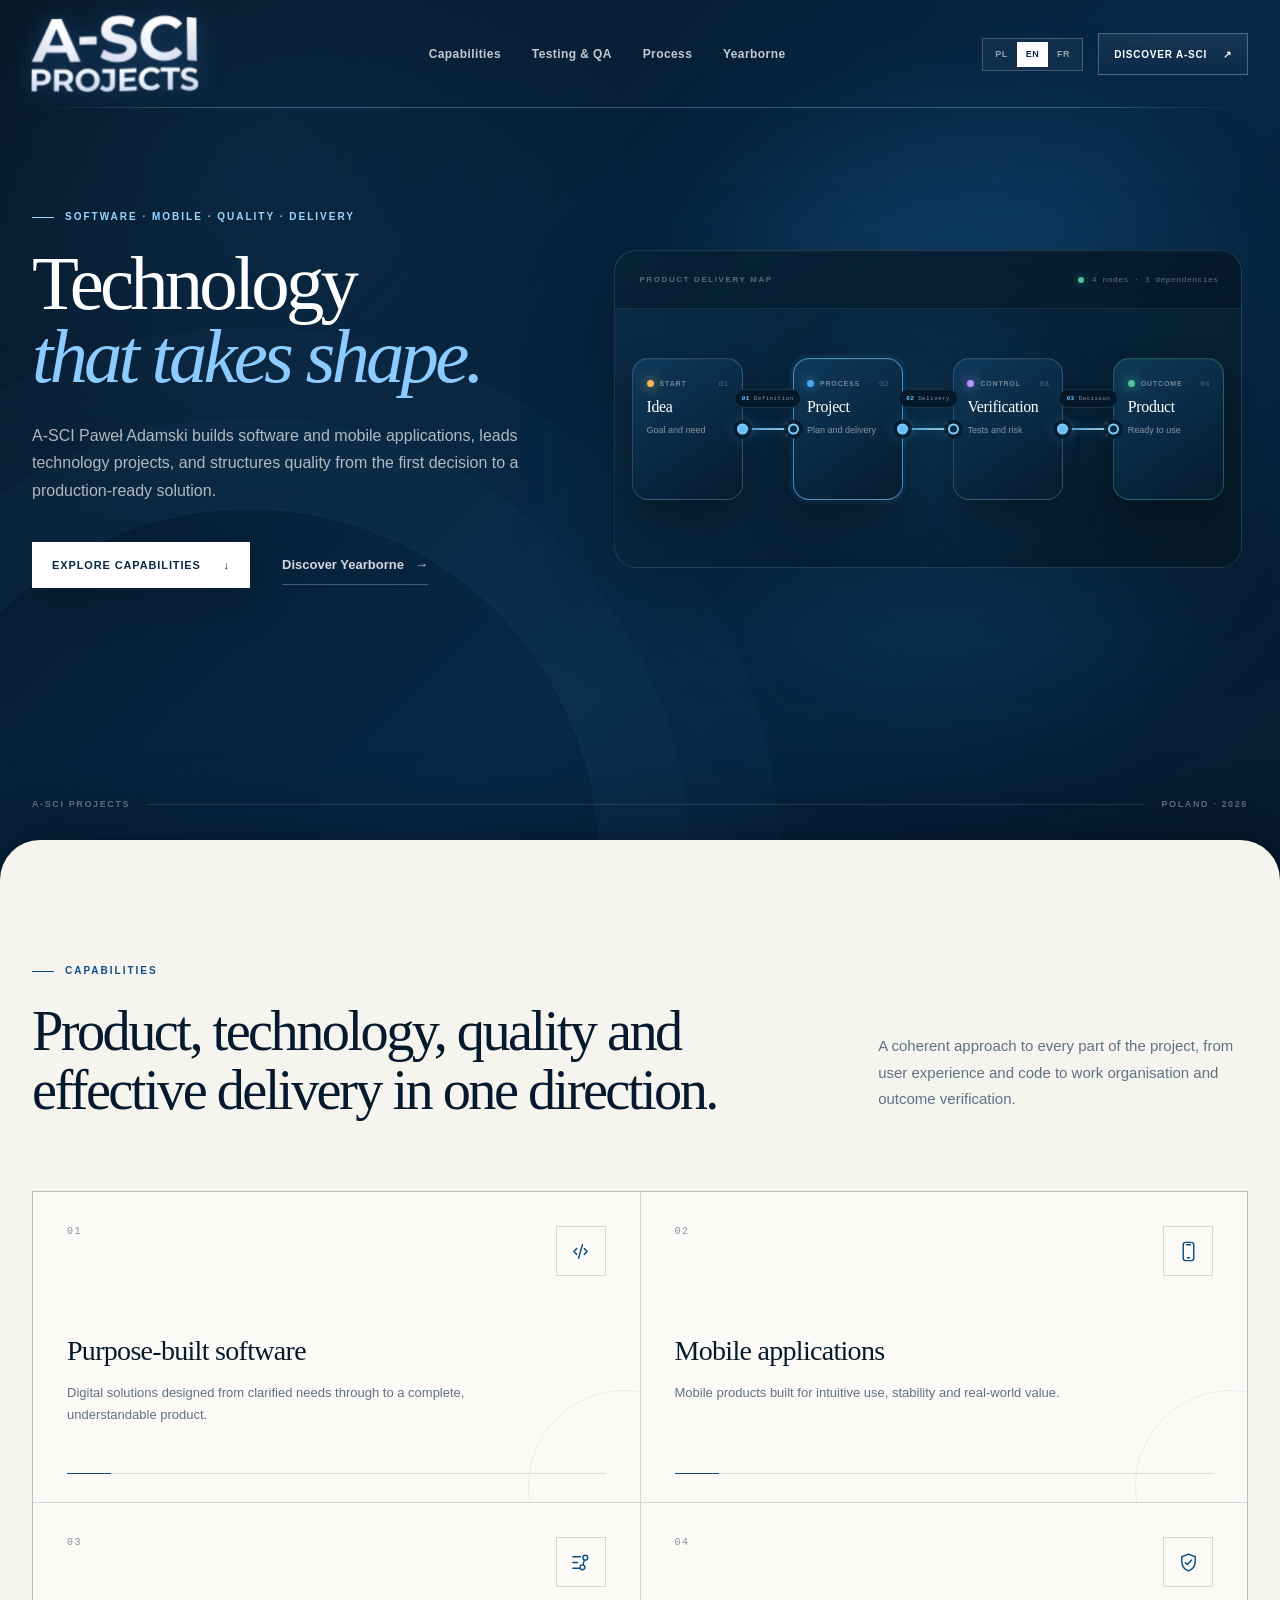
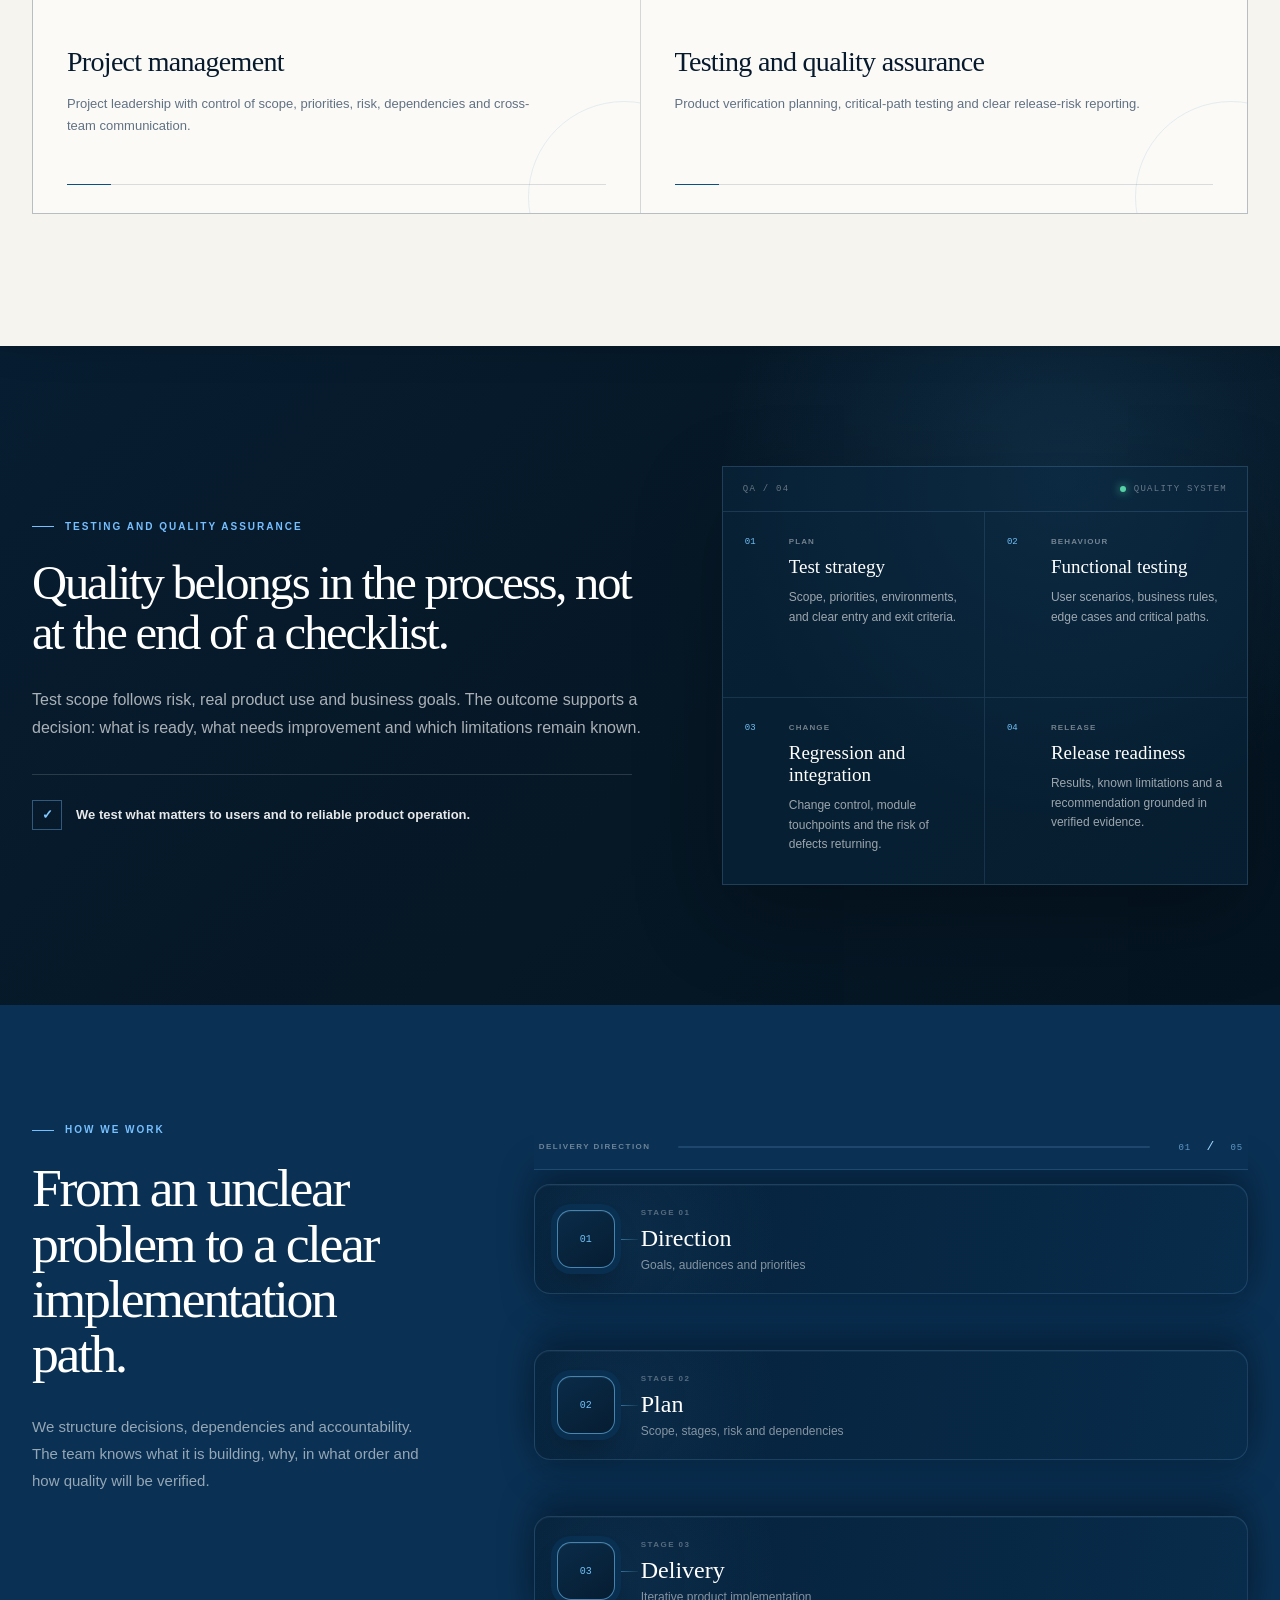
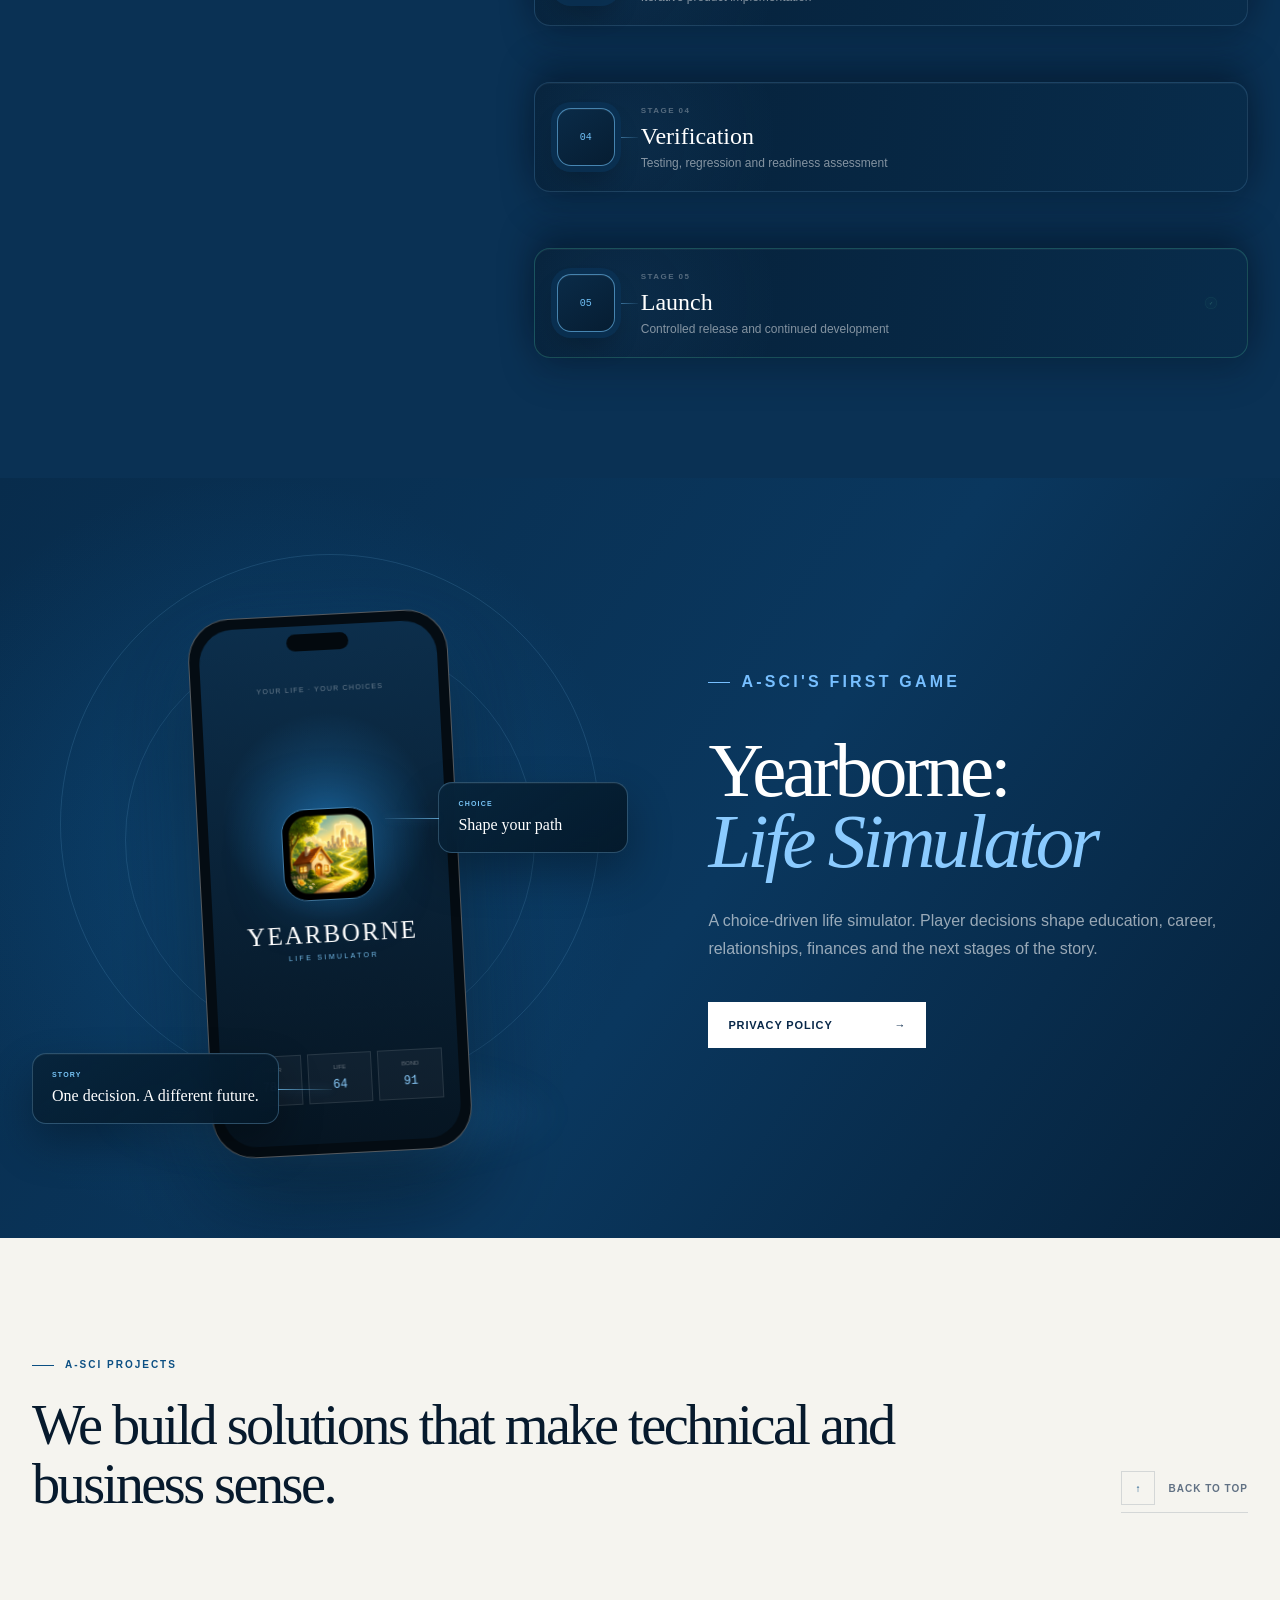
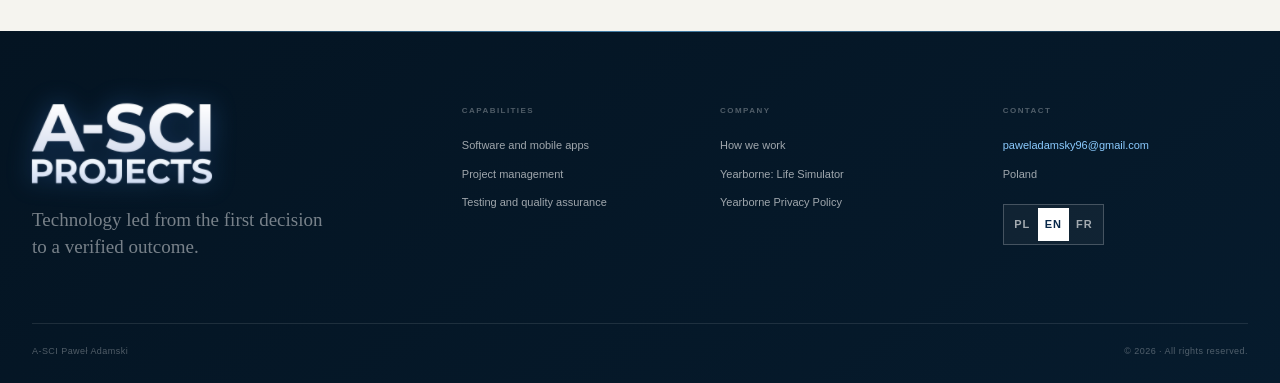
==== commit 0548464d: "animation + policy update" ====
--- a/en/index.html
+++ b/en/index.html
@@ -1,2 +1,2 @@
 <!DOCTYPE html><html lang="en"><head><meta charSet="utf-8"/><meta name="viewport" content="width=device-width, initial-scale=1"/><link rel="preload" href="/assets/a-sci-logo-white.svg" as="image"/><link rel="preload" href="/assets/yearborne-icon-384.jpg" as="image"/><title>A-SCI Paweł Adamski | Software, mobile apps, testing and project management</title><meta name="description" content="A-SCI Paweł Adamski builds software and mobile applications, leads technology projects, and supports testing and quality assurance."/><meta name="keywords" content="A-SCI,software,aplikacje mobilne,mobile apps,testing,quality assurance,project management,Yearborne"/><meta name="author" content="A-SCI Paweł Adamski"/><link rel="icon" type="image/svg+xml" href="/favicon.svg"/><link rel="canonical" href="/en/"/><link rel="alternate" hrefLang="pl" href="/"/><link rel="alternate" hrefLang="en" href="/en/"/><link rel="alternate" hrefLang="fr" href="/fr/"/>
-<link rel="stylesheet" href="/assets/site.css?v=r7"/><script src="/assets/a-sci-premium.js?v=r7" defer></script></head><body><main lang="en"><header class="site-header"><span class="hdr-fx" aria-hidden="true"><span class="hdr-glass"></span><span class="hdr-line"><i></i></span></span><a class="brand" href="/en/#start" data-asci="mark" aria-label="A-SCI Projects - home page"><img src="/assets/a-sci-logo-white.svg" alt="A-SCI Projects" width="590" height="263"/></a><nav aria-label="Main navigation"><a href="#kompetencje">Capabilities</a><a href="#jakosc">Testing &amp; QA</a><a href="#proces">Process</a><a href="#yearborne">Yearborne</a></nav><div class="header-tools"><div class="language-switcher" aria-label="Choose language"><a href="/" hrefLang="pl" lang="pl">PL</a><a href="/en/" hrefLang="en" lang="en" aria-current="page">EN</a><a href="/fr/" hrefLang="fr" lang="fr">FR</a></div><a class="header-cta" href="#kompetencje">Discover A-SCI<span aria-hidden="true">↗</span></a></div></header><section class="hero" id="start"><div class="hero-glow" aria-hidden="true"></div><div class="hero-copy"><p class="eyebrow"><span></span> Software · Mobile · Quality · Delivery</p><h1>Technology<br/><em>that takes shape.</em></h1><p class="hero-lead">A-SCI Paweł Adamski builds software and mobile applications, leads technology projects, and structures quality from the first decision to a production-ready solution.</p><div class="hero-actions"><a class="button button-primary" href="#kompetencje">Explore capabilities<span aria-hidden="true">↓</span></a><a class="text-link" href="#yearborne">Discover Yearborne <span aria-hidden="true">→</span></a></div></div><div class="flow-stage" aria-label="Process map from idea through project and verification to product"><div class="flow-stage-head"><div class="flow-caption">Product delivery map</div><div class="flow-meta"><i></i> 4 nodes · 3 dependencies</div></div><div class="flow-grid" aria-hidden="true"></div><div class="flow-track"><div class="flow-track-item"><article class="flow-node flow-node-1"><div class="node-head"><span class="node-dot node-dot-1"></span><small>START</small><span class="node-number">01</span></div><strong>Idea</strong><p>Goal and need</p><i class="node-port node-port-in"></i><i class="node-port node-port-out"></i></article><div class="flow-bridge flow-bridge-1" aria-hidden="true"><span class="flow-bridge-label"><b>01</b>Definition</span><span class="flow-bridge-line"><i></i></span></div></div><div class="flow-track-item"><article class="flow-node flow-node-2 active"><div class="node-head"><span class="node-dot node-dot-2"></span><small>PROCESS</small><span class="node-number">02</span></div><strong>Project</strong><p>Plan and delivery</p><i class="node-port node-port-in"></i><i class="node-port node-port-out"></i></article><div class="flow-bridge flow-bridge-2" aria-hidden="true"><span class="flow-bridge-label"><b>02</b>Delivery</span><span class="flow-bridge-line"><i></i></span></div></div><div class="flow-track-item"><article class="flow-node flow-node-3"><div class="node-head"><span class="node-dot node-dot-3"></span><small>CONTROL</small><span class="node-number">03</span></div><strong>Verification</strong><p>Tests and risk</p><i class="node-port node-port-in"></i><i class="node-port node-port-out"></i></article><div class="flow-bridge flow-bridge-3" aria-hidden="true"><span class="flow-bridge-label"><b>03</b>Decision</span><span class="flow-bridge-line"><i></i></span></div></div><div class="flow-track-item"><article class="flow-node flow-node-4"><div class="node-head"><span class="node-dot node-dot-4"></span><small>OUTCOME</small><span class="node-number">04</span></div><strong>Product</strong><p>Ready to use</p><i class="node-port node-port-in"></i><i class="node-port node-port-out"></i></article></div></div></div><div class="hero-footer"><span>A-SCI Projects</span><span class="hero-footer-line"></span><span>Poland · 2026</span></div></section><section class="services section" id="kompetencje"><div class="section-heading"><p class="eyebrow dark"><span></span> Capabilities</p><h2>Product, technology, quality and effective delivery in one direction.</h2><p class="section-intro">A coherent approach to every part of the project, from user experience and code to work organisation and outcome verification.</p></div><div class="services-grid"><article class="service-card"><div class="card-top"><span>01</span><div class="service-icon"><svg viewBox="0 0 24 24" aria-hidden="true"><path d="m8 9-3 3 3 3M16 9l3 3-3 3M14 5l-4 14"></path></svg></div></div><h3>Purpose-built software</h3><p>Digital solutions designed from clarified needs through to a complete, understandable product.</p><div class="card-rule"></div></article><article class="service-card"><div class="card-top"><span>02</span><div class="service-icon"><svg viewBox="0 0 24 24" aria-hidden="true"><rect x="6.5" y="2.5" width="11" height="19" rx="2.5"></rect><path d="M10 5h4M11 18.5h2"></path></svg></div></div><h3>Mobile applications</h3><p>Mobile products built for intuitive use, stability and real-world value.</p><div class="card-rule"></div></article><article class="service-card"><div class="card-top"><span>03</span><div class="service-icon"><svg viewBox="0 0 24 24" aria-hidden="true"><path d="M4 6h8M4 12h5M4 18h7"></path><circle cx="17" cy="7" r="2.5"></circle><circle cx="14" cy="17" r="2.5"></circle><path d="m16 9.5-1.4 5"></path></svg></div></div><h3>Project management</h3><p>Project leadership with control of scope, priorities, risk, dependencies and cross-team communication.</p><div class="card-rule"></div></article><article class="service-card"><div class="card-top"><span>04</span><div class="service-icon"><svg viewBox="0 0 24 24" aria-hidden="true"><path d="M12 3.2 19 6v5.2c0 4.3-2.8 7.8-7 9.6-4.2-1.8-7-5.3-7-9.6V6l7-2.8Z"></path><path d="m8.7 12 2.1 2.1 4.6-4.8"></path></svg></div></div><h3>Testing and quality assurance</h3><p>Product verification planning, critical-path testing and clear release-risk reporting.</p><div class="card-rule"></div></article></div></section><section class="quality section" id="jakosc"><div class="quality-copy"><p class="eyebrow light"><span></span> Testing and quality assurance</p><h2>Quality belongs in the process, not at the end of a checklist.</h2><p>Test scope follows risk, real product use and business goals. The outcome supports a decision: what is ready, what needs improvement and which limitations remain known.</p><div class="quality-statement"><span aria-hidden="true">✓</span>We test what matters to users and to reliable product operation.</div></div><div class="quality-panel"><div class="quality-panel-head"><span>QA / 04</span><span class="quality-status"><i></i> QUALITY SYSTEM</span></div><div class="quality-grid"><article class="quality-item"><div class="quality-index">01</div><div><small>PLAN</small><h3>Test strategy</h3><p>Scope, priorities, environments, and clear entry and exit criteria.</p></div></article><article class="quality-item"><div class="quality-index">02</div><div><small>BEHAVIOUR</small><h3>Functional testing</h3><p>User scenarios, business rules, edge cases and critical paths.</p></div></article><article class="quality-item"><div class="quality-index">03</div><div><small>CHANGE</small><h3>Regression and integration</h3><p>Change control, module touchpoints and the risk of defects returning.</p></div></article><article class="quality-item"><div class="quality-index">04</div><div><small>RELEASE</small><h3>Release readiness</h3><p>Results, known limitations and a recommendation grounded in verified evidence.</p></div></article></div></div></section><section class="process section" id="proces"><div class="process-copy"><p class="eyebrow light"><span></span> How we work</p><h2>From an unclear problem to a clear implementation path.</h2><p>We structure decisions, dependencies and accountability. The team knows what it is building, why, in what order and how quality will be verified.</p></div><div class="process-flow"><div class="process-flow-head"><span>Delivery direction</span><b>01 <i aria-hidden="true">→</i> 05</b></div><article class="process-step"><div class="step-port"><span>01</span></div><div class="step-content"><small>Stage 01</small><h3>Direction</h3><p>Goals, audiences and priorities</p></div><span class="process-connector" aria-hidden="true"><i></i></span></article><article class="process-step"><div class="step-port"><span>02</span></div><div class="step-content"><small>Stage 02</small><h3>Plan</h3><p>Scope, stages, risk and dependencies</p></div><span class="process-connector" aria-hidden="true"><i></i></span></article><article class="process-step"><div class="step-port"><span>03</span></div><div class="step-content"><small>Stage 03</small><h3>Delivery</h3><p>Iterative product implementation</p></div><span class="process-connector" aria-hidden="true"><i></i></span></article><article class="process-step"><div class="step-port"><span>04</span></div><div class="step-content"><small>Stage 04</small><h3>Verification</h3><p>Testing, regression and readiness assessment</p></div><span class="process-connector" aria-hidden="true"><i></i></span></article><article class="process-step"><div class="step-port"><span>05</span></div><div class="step-content"><small>Stage 05</small><h3>Launch</h3><p>Controlled release and continued development</p></div><span class="process-complete" aria-hidden="true">✓</span></article></div></section><section class="yearborne section" id="yearborne"><div class="yearborne-visual" aria-hidden="true"><div class="orbit orbit-one"></div><div class="orbit orbit-two"></div><div class="phone"><div class="phone-speaker"></div><div class="phone-screen"><div class="game-kicker">YOUR LIFE · YOUR CHOICES</div><div class="game-mark"><img src="/assets/yearborne-icon-384.jpg" alt="" width="384" height="384" loading="lazy" decoding="async"/></div><div class="game-title">YEARBORNE</div><div class="game-subtitle">LIFE SIMULATOR</div><div class="game-stats"><span><b>Career</b><i>78</i></span><span><b>Life</b><i>64</i></span><span><b>Bond</b><i>91</i></span></div></div></div><div class="float-card float-one"><span>CHOICE</span><b>Shape your path</b></div><div class="float-card float-two"><span>STORY</span><b>One decision. A different future.</b></div></div><div class="yearborne-copy"><p class="eyebrow light"><span></span> A-SCI&#x27;s first game</p><h2>Yearborne:<br/><em>Life Simulator</em></h2><p>A choice-driven life simulator. Player decisions shape education, career, relationships, finances and the next stages of the story.</p><div class="yearborne-links"><a class="button button-light" href="/en/privacy-policy/">Privacy policy<span aria-hidden="true">→</span></a></div></div></section><section class="closing section"><div><p class="eyebrow dark"><span></span> A-SCI Projects</p><h2>We build solutions that make technical and business sense.</h2></div><a class="closing-link" href="#start" aria-label="Back to the top of the page"><span>↑</span>Back to top</a></section><footer class="site-footer"><div class="footer-main"><div class="footer-identity"><a class="footer-brand" href="#top" data-asci="mark" data-wave="0" aria-label="A-SCI Projects – back to the top of the page"><img src="/assets/a-sci-logo-white.svg" alt="A-SCI Projects" width="590" height="263"/><span class="brand-top-hint" aria-hidden="true"><svg viewBox="0 0 24 24" aria-hidden="true" focusable="false"><path d="M12 19V5M5.5 11.5 12 5l6.5 6.5"/></svg></span></a><p>Technology led from the first decision to a verified outcome.</p></div><div class="footer-column"><h3>Capabilities</h3><a href="#kompetencje">Software and mobile apps</a><a href="#kompetencje">Project management</a><a href="#jakosc">Testing and quality assurance</a></div><div class="footer-column"><h3>Company</h3><a href="#proces">How we work</a><a href="#yearborne">Yearborne: Life Simulator</a><a href="/en/privacy-policy/">Yearborne Privacy Policy</a></div><div class="footer-column footer-contact"><h3>Contact</h3><a href="mailto:paweladamsky96@gmail.com">paweladamsky96@gmail.com</a><span>Poland</span><div class="language-switcher language-switcher-compact" aria-label="Choose language"><a href="/" hrefLang="pl" lang="pl">PL</a><a href="/en/" hrefLang="en" lang="en" aria-current="page">EN</a><a href="/fr/" hrefLang="fr" lang="fr">FR</a></div></div></div><div class="footer-bottom"><span>A-SCI Paweł Adamski</span><span>© 2026 · All rights reserved.</span></div></footer></main><a class="asci-top" href="#top" aria-label="Back to the top of the page" aria-hidden="true" tabindex="-1"><span class="asci-top-card"><span class="asci-top-fallback"><img src="/assets/a-sci-logo-white.svg" alt="" width="590" height="263"/></span></span><span class="asci-top-arrow" aria-hidden="true"><svg viewBox="0 0 24 24" aria-hidden="true" focusable="false"><path d="M12 19V5M5.5 11.5 12 5l6.5 6.5"/></svg></span><span class="asci-top-label" aria-hidden="true">Back to top</span></a></body></html>+<link rel="stylesheet" href="/assets/site.css?v=r8"/><script src="/assets/a-sci-premium.js?v=r8" defer></script></head><body><main lang="en"><header class="site-header"><span class="hdr-fx" aria-hidden="true"><span class="hdr-glass"></span><span class="hdr-line"><i></i></span></span><a class="brand" href="/en/#start" data-asci="mark" aria-label="A-SCI Projects - home page"><img src="/assets/a-sci-logo-white.svg" alt="A-SCI Projects" width="590" height="263"/></a><nav aria-label="Main navigation"><a href="#kompetencje">Capabilities</a><a href="#jakosc">Testing &amp; QA</a><a href="#proces">Process</a><a href="#yearborne">Yearborne</a></nav><div class="header-tools"><div class="language-switcher" aria-label="Choose language"><a href="/" hrefLang="pl" lang="pl">PL</a><a href="/en/" hrefLang="en" lang="en" aria-current="page">EN</a><a href="/fr/" hrefLang="fr" lang="fr">FR</a></div><a class="header-cta" href="#kompetencje">Discover A-SCI<span aria-hidden="true">↗</span></a></div></header><section class="hero" id="start"><div class="hero-glow" aria-hidden="true"></div><div class="hero-copy"><p class="eyebrow"><span></span> Software · Mobile · Quality · Delivery</p><h1>Technology<br/><em>that takes shape.</em></h1><p class="hero-lead">A-SCI Paweł Adamski builds software and mobile applications, leads technology projects, and structures quality from the first decision to a production-ready solution.</p><div class="hero-actions"><a class="button button-primary" href="#kompetencje">Explore capabilities<span aria-hidden="true">↓</span></a><a class="text-link" href="#yearborne">Discover Yearborne <span aria-hidden="true">→</span></a></div></div><div class="flow-stage" aria-label="Process map from idea through project and verification to product"><div class="flow-stage-head"><div class="flow-caption">Product delivery map</div><div class="flow-meta"><i></i> 4 nodes · 3 dependencies</div></div><div class="flow-grid" aria-hidden="true"></div><div class="flow-track"><div class="flow-track-item"><article class="flow-node flow-node-1"><div class="node-head"><span class="node-dot node-dot-1"></span><small>START</small><span class="node-number">01</span></div><strong>Idea</strong><p>Goal and need</p><i class="node-port node-port-in"></i><i class="node-port node-port-out"></i></article><div class="flow-bridge flow-bridge-1" aria-hidden="true"><span class="flow-bridge-label"><b>01</b>Definition</span><span class="flow-bridge-line"><i></i></span></div></div><div class="flow-track-item"><article class="flow-node flow-node-2 active"><div class="node-head"><span class="node-dot node-dot-2"></span><small>PROCESS</small><span class="node-number">02</span></div><strong>Project</strong><p>Plan and delivery</p><i class="node-port node-port-in"></i><i class="node-port node-port-out"></i></article><div class="flow-bridge flow-bridge-2" aria-hidden="true"><span class="flow-bridge-label"><b>02</b>Delivery</span><span class="flow-bridge-line"><i></i></span></div></div><div class="flow-track-item"><article class="flow-node flow-node-3"><div class="node-head"><span class="node-dot node-dot-3"></span><small>CONTROL</small><span class="node-number">03</span></div><strong>Verification</strong><p>Tests and risk</p><i class="node-port node-port-in"></i><i class="node-port node-port-out"></i></article><div class="flow-bridge flow-bridge-3" aria-hidden="true"><span class="flow-bridge-label"><b>03</b>Decision</span><span class="flow-bridge-line"><i></i></span></div></div><div class="flow-track-item"><article class="flow-node flow-node-4"><div class="node-head"><span class="node-dot node-dot-4"></span><small>OUTCOME</small><span class="node-number">04</span></div><strong>Product</strong><p>Ready to use</p><i class="node-port node-port-in"></i><i class="node-port node-port-out"></i></article></div></div></div><div class="hero-footer"><span>A-SCI Projects</span><span class="hero-footer-line"></span><span>Poland · 2026</span></div></section><section class="services section" id="kompetencje"><div class="section-heading"><p class="eyebrow dark"><span></span> Capabilities</p><h2>Product, technology, quality and effective delivery in one direction.</h2><p class="section-intro">A coherent approach to every part of the project, from user experience and code to work organisation and outcome verification.</p></div><div class="services-grid"><article class="service-card"><div class="card-top"><span>01</span><div class="service-icon"><svg viewBox="0 0 24 24" aria-hidden="true"><path d="m8 9-3 3 3 3M16 9l3 3-3 3M14 5l-4 14"></path></svg></div></div><h3>Purpose-built software</h3><p>Digital solutions designed from clarified needs through to a complete, understandable product.</p><div class="card-rule"></div></article><article class="service-card"><div class="card-top"><span>02</span><div class="service-icon"><svg viewBox="0 0 24 24" aria-hidden="true"><rect x="6.5" y="2.5" width="11" height="19" rx="2.5"></rect><path d="M10 5h4M11 18.5h2"></path></svg></div></div><h3>Mobile applications</h3><p>Mobile products built for intuitive use, stability and real-world value.</p><div class="card-rule"></div></article><article class="service-card"><div class="card-top"><span>03</span><div class="service-icon"><svg viewBox="0 0 24 24" aria-hidden="true"><path d="M4 6h8M4 12h5M4 18h7"></path><circle cx="17" cy="7" r="2.5"></circle><circle cx="14" cy="17" r="2.5"></circle><path d="m16 9.5-1.4 5"></path></svg></div></div><h3>Project management</h3><p>Project leadership with control of scope, priorities, risk, dependencies and cross-team communication.</p><div class="card-rule"></div></article><article class="service-card"><div class="card-top"><span>04</span><div class="service-icon"><svg viewBox="0 0 24 24" aria-hidden="true"><path d="M12 3.2 19 6v5.2c0 4.3-2.8 7.8-7 9.6-4.2-1.8-7-5.3-7-9.6V6l7-2.8Z"></path><path d="m8.7 12 2.1 2.1 4.6-4.8"></path></svg></div></div><h3>Testing and quality assurance</h3><p>Product verification planning, critical-path testing and clear release-risk reporting.</p><div class="card-rule"></div></article></div></section><section class="quality section" id="jakosc"><div class="quality-copy"><p class="eyebrow light"><span></span> Testing and quality assurance</p><h2>Quality belongs in the process, not at the end of a checklist.</h2><p>Test scope follows risk, real product use and business goals. The outcome supports a decision: what is ready, what needs improvement and which limitations remain known.</p><div class="quality-statement"><span aria-hidden="true">✓</span>We test what matters to users and to reliable product operation.</div></div><div class="quality-panel"><div class="quality-panel-head"><span>QA / 04</span><span class="quality-status"><i></i> QUALITY SYSTEM</span></div><div class="quality-grid"><article class="quality-item"><div class="quality-index">01</div><div><small>PLAN</small><h3>Test strategy</h3><p>Scope, priorities, environments, and clear entry and exit criteria.</p></div></article><article class="quality-item"><div class="quality-index">02</div><div><small>BEHAVIOUR</small><h3>Functional testing</h3><p>User scenarios, business rules, edge cases and critical paths.</p></div></article><article class="quality-item"><div class="quality-index">03</div><div><small>CHANGE</small><h3>Regression and integration</h3><p>Change control, module touchpoints and the risk of defects returning.</p></div></article><article class="quality-item"><div class="quality-index">04</div><div><small>RELEASE</small><h3>Release readiness</h3><p>Results, known limitations and a recommendation grounded in verified evidence.</p></div></article></div></div></section><section class="process section" id="proces"><div class="process-copy"><p class="eyebrow light"><span></span> How we work</p><h2>From an unclear problem to a clear implementation path.</h2><p>We structure decisions, dependencies and accountability. The team knows what it is building, why, in what order and how quality will be verified.</p></div><div class="process-flow"><div class="process-flow-head"><span>Delivery direction</span><b>01 <i aria-hidden="true">→</i> 05</b></div><article class="process-step"><div class="step-port"><span>01</span></div><div class="step-content"><small>Stage 01</small><h3>Direction</h3><p>Goals, audiences and priorities</p></div><span class="process-connector" aria-hidden="true"><i></i></span></article><article class="process-step"><div class="step-port"><span>02</span></div><div class="step-content"><small>Stage 02</small><h3>Plan</h3><p>Scope, stages, risk and dependencies</p></div><span class="process-connector" aria-hidden="true"><i></i></span></article><article class="process-step"><div class="step-port"><span>03</span></div><div class="step-content"><small>Stage 03</small><h3>Delivery</h3><p>Iterative product implementation</p></div><span class="process-connector" aria-hidden="true"><i></i></span></article><article class="process-step"><div class="step-port"><span>04</span></div><div class="step-content"><small>Stage 04</small><h3>Verification</h3><p>Testing, regression and readiness assessment</p></div><span class="process-connector" aria-hidden="true"><i></i></span></article><article class="process-step"><div class="step-port"><span>05</span></div><div class="step-content"><small>Stage 05</small><h3>Launch</h3><p>Controlled release and continued development</p></div><span class="process-complete" aria-hidden="true">✓</span></article></div></section><section class="yearborne section" id="yearborne"><div class="yearborne-visual" aria-hidden="true"><div class="orbit orbit-one"></div><div class="orbit orbit-two"></div><div class="phone"><div class="phone-speaker"></div><div class="phone-screen"><div class="game-kicker">YOUR LIFE · YOUR CHOICES</div><div class="game-mark"><img src="/assets/yearborne-icon-384.jpg" alt="" width="384" height="384" loading="lazy" decoding="async"/></div><div class="game-title">YEARBORNE</div><div class="game-subtitle">LIFE SIMULATOR</div><div class="game-stats"><span><b>Career</b><i>78</i></span><span><b>Life</b><i>64</i></span><span><b>Bond</b><i>91</i></span></div></div></div><div class="float-card float-one"><span>CHOICE</span><b>Shape your path</b></div><div class="float-card float-two"><span>STORY</span><b>One decision. A different future.</b></div></div><div class="yearborne-copy"><p class="eyebrow light"><span></span> A-SCI&#x27;s first game</p><h2>Yearborne:<br/><em>Life Simulator</em></h2><p>A choice-driven life simulator. Player decisions shape education, career, relationships, finances and the next stages of the story.</p><div class="yearborne-links"><a class="button button-light" href="/en/privacy-policy/">Privacy policy<span aria-hidden="true">→</span></a></div></div></section><section class="closing section"><div><p class="eyebrow dark"><span></span> A-SCI Projects</p><h2>We build solutions that make technical and business sense.</h2></div><a class="closing-link" href="#start" aria-label="Back to the top of the page"><span>↑</span>Back to top</a></section><footer class="site-footer"><div class="footer-main"><div class="footer-identity"><a class="footer-brand" href="#top" data-asci="mark" data-wave="0" aria-label="A-SCI Projects – back to the top of the page"><img src="/assets/a-sci-logo-white.svg" alt="A-SCI Projects" width="590" height="263"/><span class="brand-top-hint" aria-hidden="true"><svg viewBox="0 0 24 24" aria-hidden="true" focusable="false"><path d="M12 19V5M5.5 11.5 12 5l6.5 6.5"/></svg></span></a><p>Technology led from the first decision to a verified outcome.</p></div><div class="footer-column"><h3>Capabilities</h3><a href="#kompetencje">Software and mobile apps</a><a href="#kompetencje">Project management</a><a href="#jakosc">Testing and quality assurance</a></div><div class="footer-column"><h3>Company</h3><a href="#proces">How we work</a><a href="#yearborne">Yearborne: Life Simulator</a><a href="/en/privacy-policy/">Yearborne Privacy Policy</a></div><div class="footer-column footer-contact"><h3>Contact</h3><a href="mailto:paweladamsky96@gmail.com">paweladamsky96@gmail.com</a><span>Poland</span><div class="language-switcher language-switcher-compact" aria-label="Choose language"><a href="/" hrefLang="pl" lang="pl">PL</a><a href="/en/" hrefLang="en" lang="en" aria-current="page">EN</a><a href="/fr/" hrefLang="fr" lang="fr">FR</a></div></div></div><div class="footer-bottom"><span>A-SCI Paweł Adamski</span><span>© 2026 · All rights reserved.</span></div></footer></main><a class="asci-top" href="#top" aria-label="Back to the top of the page" aria-hidden="true" tabindex="-1"><span class="asci-top-card"><span class="asci-top-fallback"><img src="/assets/a-sci-logo-white.svg" alt="" width="590" height="263"/></span></span><span class="asci-top-arrow" aria-hidden="true"><svg viewBox="0 0 24 24" aria-hidden="true" focusable="false"><path d="M12 19V5M5.5 11.5 12 5l6.5 6.5"/></svg></span><span class="asci-top-label" aria-hidden="true">Back to top</span></a></body></html>
--- a/assets/site.css
+++ b/assets/site.css
@@ -1354,3 +1354,83 @@
 }
 .pv-footer { padding-left: max(32px, calc((100vw - 1180px) / 2)); padding-right: max(32px, calc((100vw - 1180px) / 2)); }
 @media (max-width: 640px) { .pv-footer { padding-left: 20px; padding-right: 20px; } }
+
+/* ==========================================================================
+   r8 · warstwy: Kompetencje wjeżdżają na hero jak karta, talia etapów w Procesie,
+        talia kart usług na telefonie, głębia w sekcji Yearborne
+   Ruch dokłada a-sci-premium.js (klasa .fx-on); bez JS i przy „ogranicz ruch” układ jest statyczny.
+   ========================================================================== */
+:root { --sheet: 40px; }
+
+/* ---- hero pod kartą Kompetencji ---- */
+.hero { min-height: calc(840px + var(--sheet)); }
+.hero > .hero-footer { bottom: calc(31px + var(--sheet)); }
+.services {
+  position: relative; z-index: 2;
+  margin-top: calc(-1 * var(--sheet));
+  border-radius: var(--sheet) var(--sheet) 0 0;
+  background: var(--paper);
+  box-shadow: 0 -26px 60px rgba(1,8,18,.30), 0 -2px 14px rgba(1,8,18,.16);
+}
+.hero-dim { position: absolute; z-index: 6; inset: 0; pointer-events: none; background: #01060d; opacity: 0; }
+.flow-stage { transform-origin: 50% 0; }
+
+/* ---- Proces: talia etapów ---- */
+.process-flow.deck-on { display: block; margin-bottom: calc(-1 * var(--hold, 0px)); }
+.process { isolation: isolate; }
+.deck-on .process-flow-head { position: sticky; z-index: 8; top: var(--deck-head, 96px); margin: 0; padding-top: 14px; background: #0a3154; }
+.deck-on .deck-slot, .deck-on .deck-head-slot { position: relative; }
+.deck-on .process-step {
+  position: sticky; top: var(--t, 0px);
+  border-color: rgba(139,203,255,.16);
+  background: radial-gradient(circle at 12% 50%, rgba(69,160,225,.07), transparent 25%), linear-gradient(100deg, #06213a, #082c4b);
+  box-shadow: 0 -16px 34px rgba(1,10,22,.42), 0 18px 36px rgba(2,18,31,.20), inset 0 1px 0 rgba(255,255,255,.04);
+  transition: border-color .45s ease, box-shadow .45s ease;
+}
+.deck-on .process-step:last-child:not(.is-last) { padding-right: 22px; }
+.deck-on .process-step.is-last { border-color: rgba(80,196,154,.26); }
+.deck-on .process-connector { display: none; }
+.deck-on .process-step .step-port { transition: border-color .45s ease, box-shadow .45s ease; }
+.deck-on .process-step.is-current { border-color: rgba(139,203,255,.46); box-shadow: 0 -16px 36px rgba(1,10,22,.46), 0 22px 44px rgba(2,18,31,.28), 0 0 0 1px rgba(139,203,255,.08), inset 0 1px 0 rgba(255,255,255,.07); }
+.deck-on .process-step.is-current .step-port { border-color: #9ad6ff; box-shadow: 0 0 0 6px rgba(10,49,84,.84), 0 0 26px rgba(109,190,246,.50), inset 0 1px 0 rgba(255,255,255,.08); }
+.deck-on .process-step.is-last.is-current { border-color: rgba(80,196,154,.55); }
+.deck-bar { position: relative; flex: 1; height: 2px; margin: 0 4px; border-radius: 2px; background: rgba(139,203,255,.14); overflow: hidden; }
+.deck-bar i { position: absolute; inset: 0; border-radius: inherit; transform-origin: left center; transform: scaleX(var(--p, 0)); background: linear-gradient(90deg, #3b9eff, #9ad6ff 70%, #73d9b2); box-shadow: 0 0 10px rgba(87,177,238,.6); }
+.deck-on .process-complete { transform: translateY(-50%) scale(.4); opacity: .35; transition: transform .6s cubic-bezier(.2,.8,.2,1.5), opacity .4s ease, box-shadow .6s ease, background .6s ease; }
+.deck-on.is-done .process-complete { transform: translateY(-50%) scale(1); opacity: 1; background: rgba(80,196,154,.16); box-shadow: 0 0 0 6px rgba(80,196,154,.07), 0 0 24px rgba(80,196,154,.45); }
+@media (min-width: 901px) {
+  .fx-on .process-copy { position: sticky; top: 132px; align-self: start; }
+}
+
+/* ---- Kompetencje na telefonie: talia kart ---- */
+@media (max-width: 640px) {
+  :root { --sheet: 28px; }
+  .hero > .hero-footer { bottom: calc(25px + var(--sheet)); }
+  .services-grid.stack-on { display: block; padding-bottom: 46px; border: 0; background: none; }
+  .stack-on .service-card {
+    position: sticky; top: calc(76px + var(--i, 0) * 14px);
+    margin-bottom: 18px;
+    border: 1px solid rgba(8,40,73,.12); border-radius: 20px;
+    box-shadow: 0 -12px 30px rgba(8,40,73,.10), 0 18px 40px rgba(8,40,73,.08);
+    transform-origin: 50% 0;
+  }
+  .stack-on .service-card::after { content: ""; position: absolute; inset: 0; border-radius: inherit; background: #082849; opacity: var(--dim, 0); pointer-events: none; }
+}
+
+/* ---- Yearborne: głębia ---- */
+.fx-on .phone { transform: translate(-50%, -50%) perspective(1100px) rotateX(var(--rx, 0deg)) rotateY(var(--ry, 0deg)) rotate(-3deg); translate: 0 var(--py, 0px); transition: transform .5s cubic-bezier(.2,.7,.2,1); }
+.fx-on .float-one { translate: var(--fx1, 0px) var(--fy1, 0px); }
+.fx-on .float-two { translate: var(--fx2, 0px) var(--fy2, 0px); }
+.fx-on .orbit-one { translate: 0 var(--oy1, 0px); }
+.fx-on .orbit-two { translate: 0 var(--oy2, 0px); }
+.fx-on .yearborne-visual::after { translate: 0 var(--gy, 0px); }
+
+/* ---- przesunięcia hero, gdy karta wjeżdża (padding pod zakładkę karty) ---- */
+@media (max-width: 1180px) { .hero { min-height: 0; padding-bottom: calc(82px + var(--sheet)); } }
+@media (max-width: 900px) { .hero { padding-bottom: calc(80px + var(--sheet)); } }
+@media (max-width: 640px) { .hero { padding-bottom: calc(66px + var(--sheet)); } }
+
+@media print {
+  .services { margin-top: 0; box-shadow: none; border-radius: 0; }
+  .hero-dim { display: none; }
+}
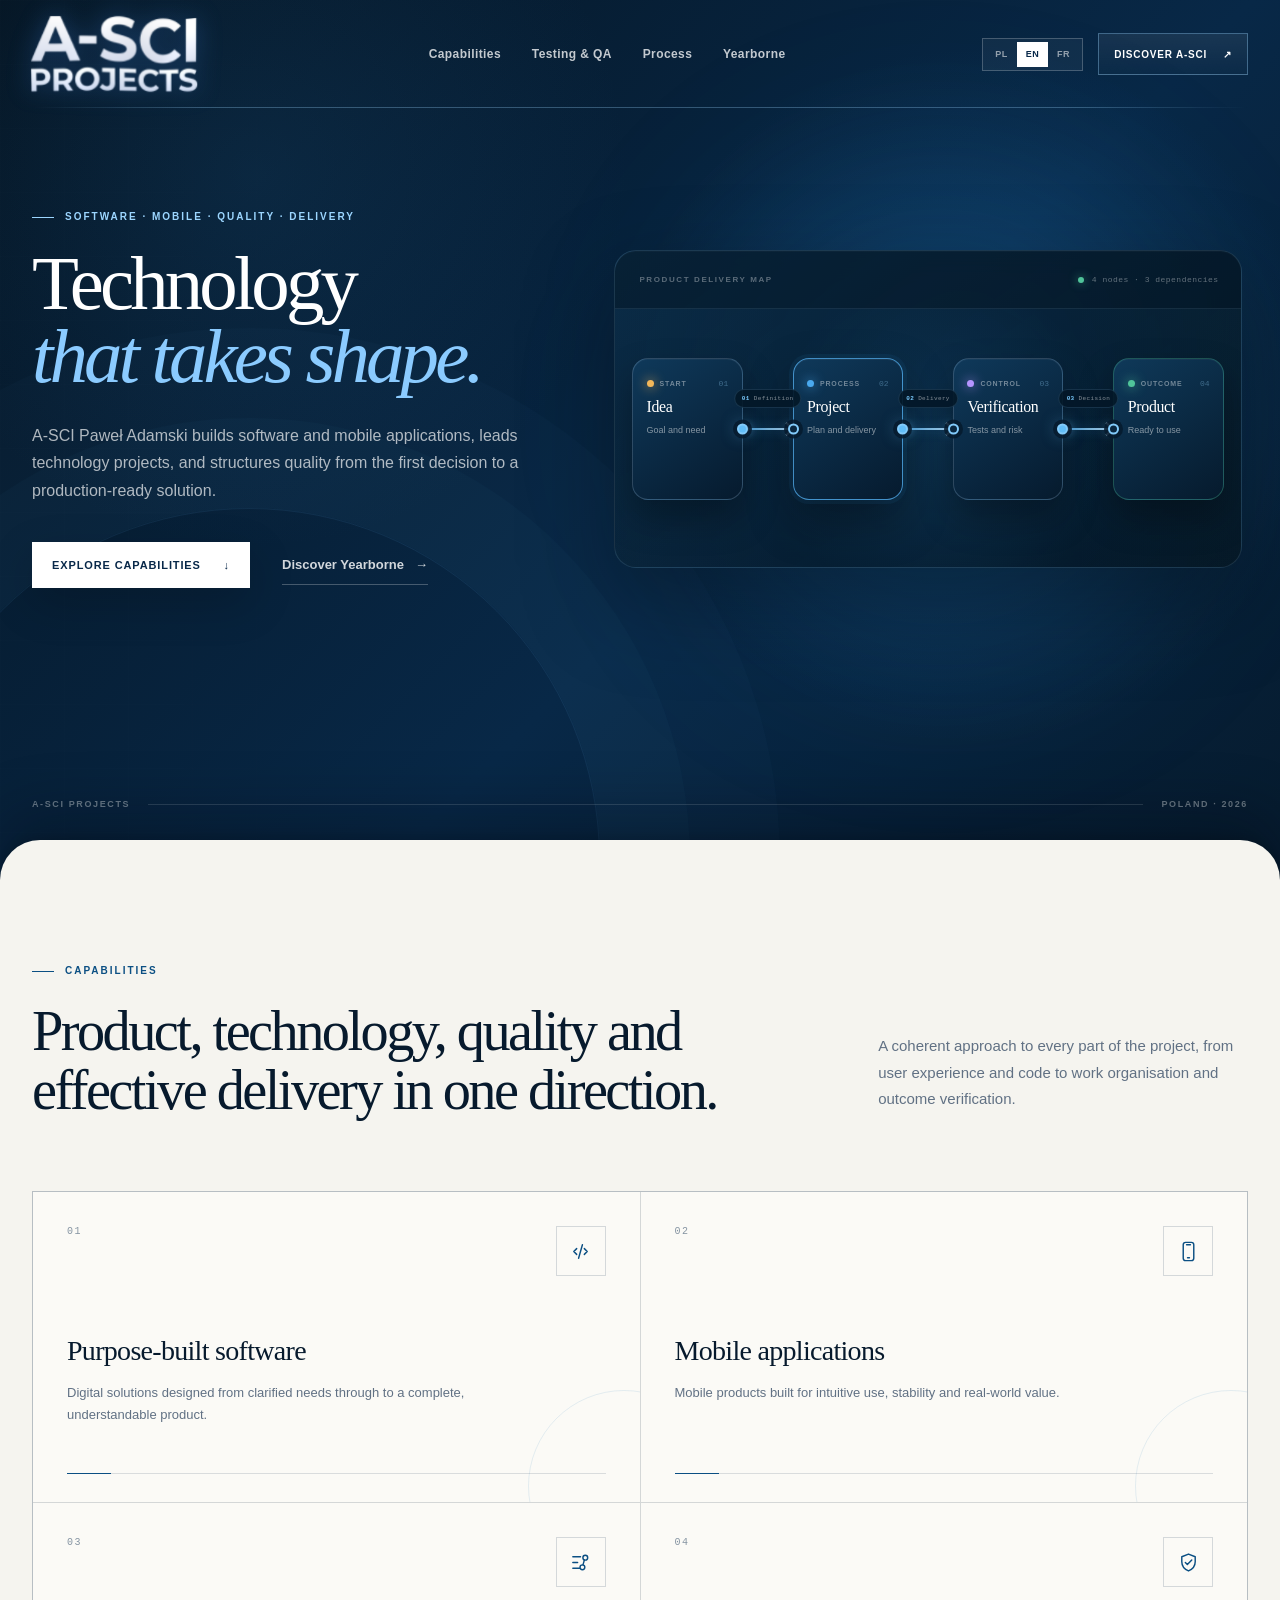
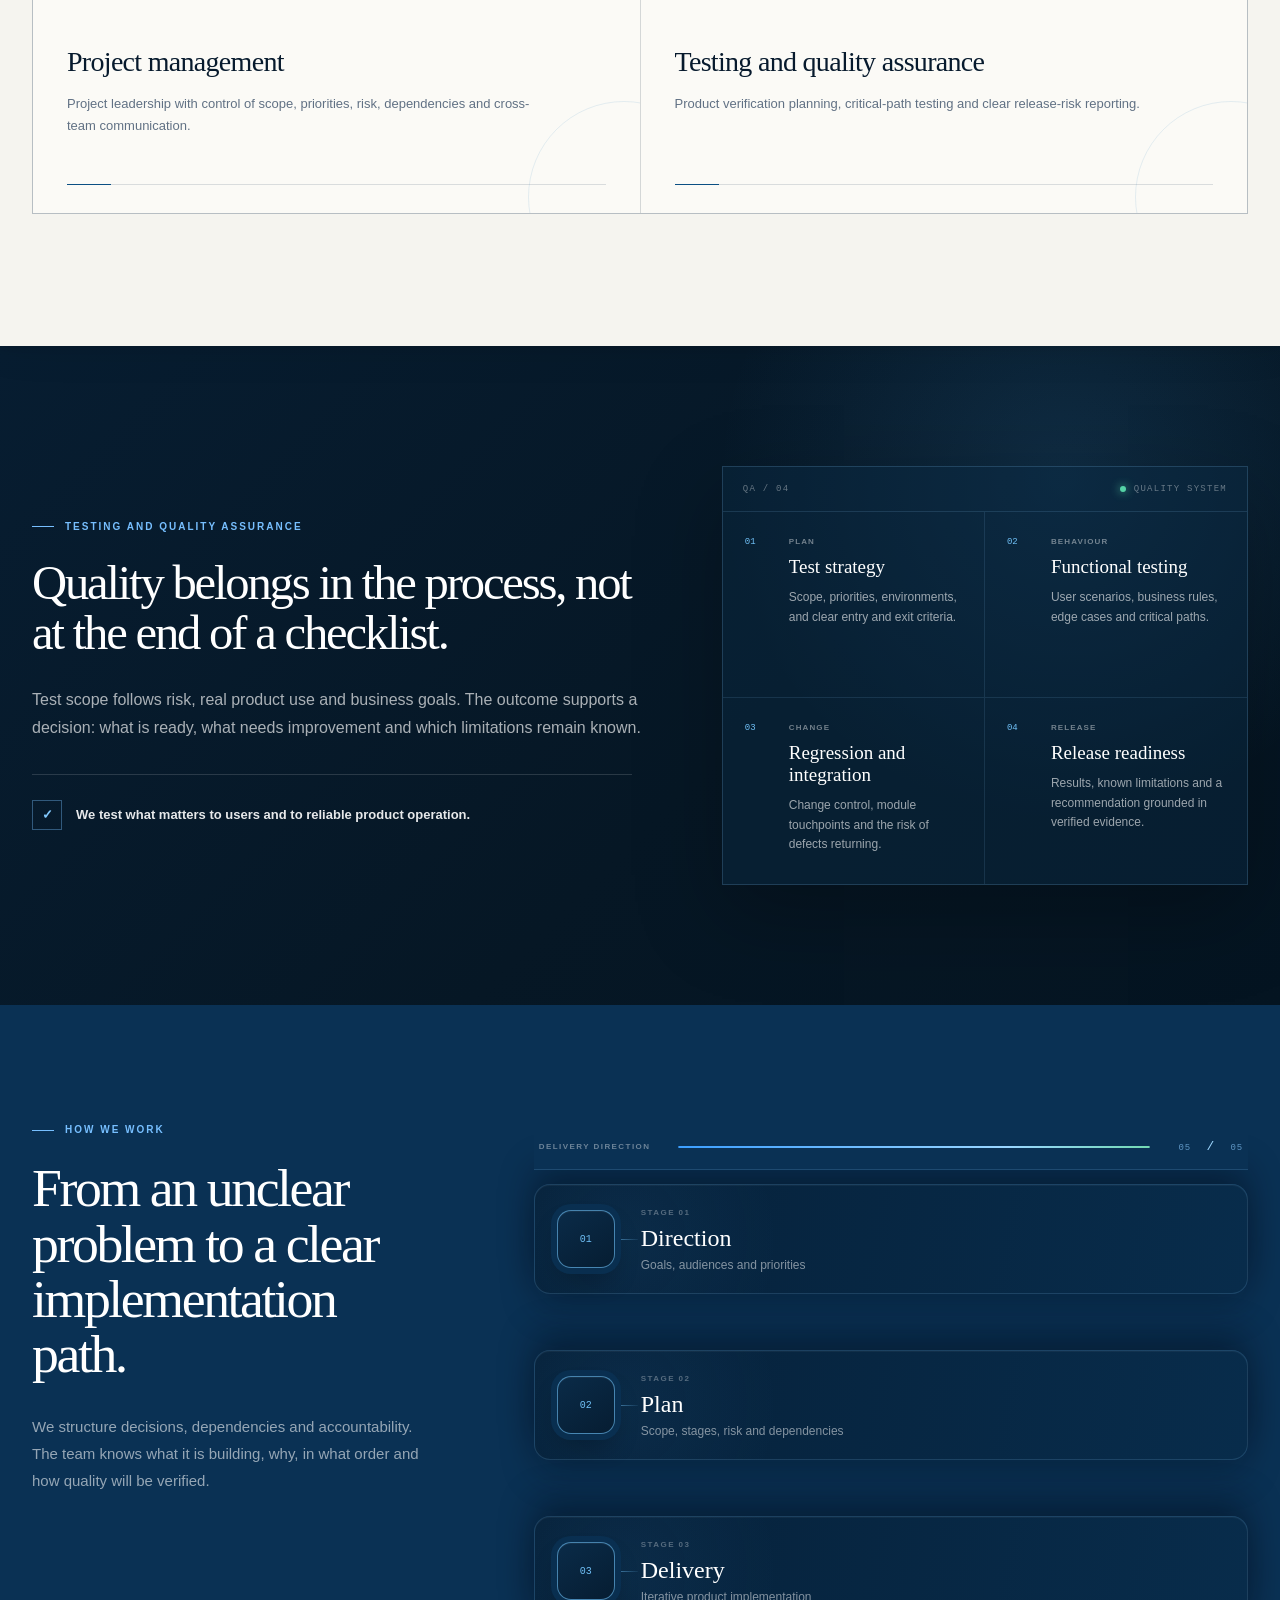
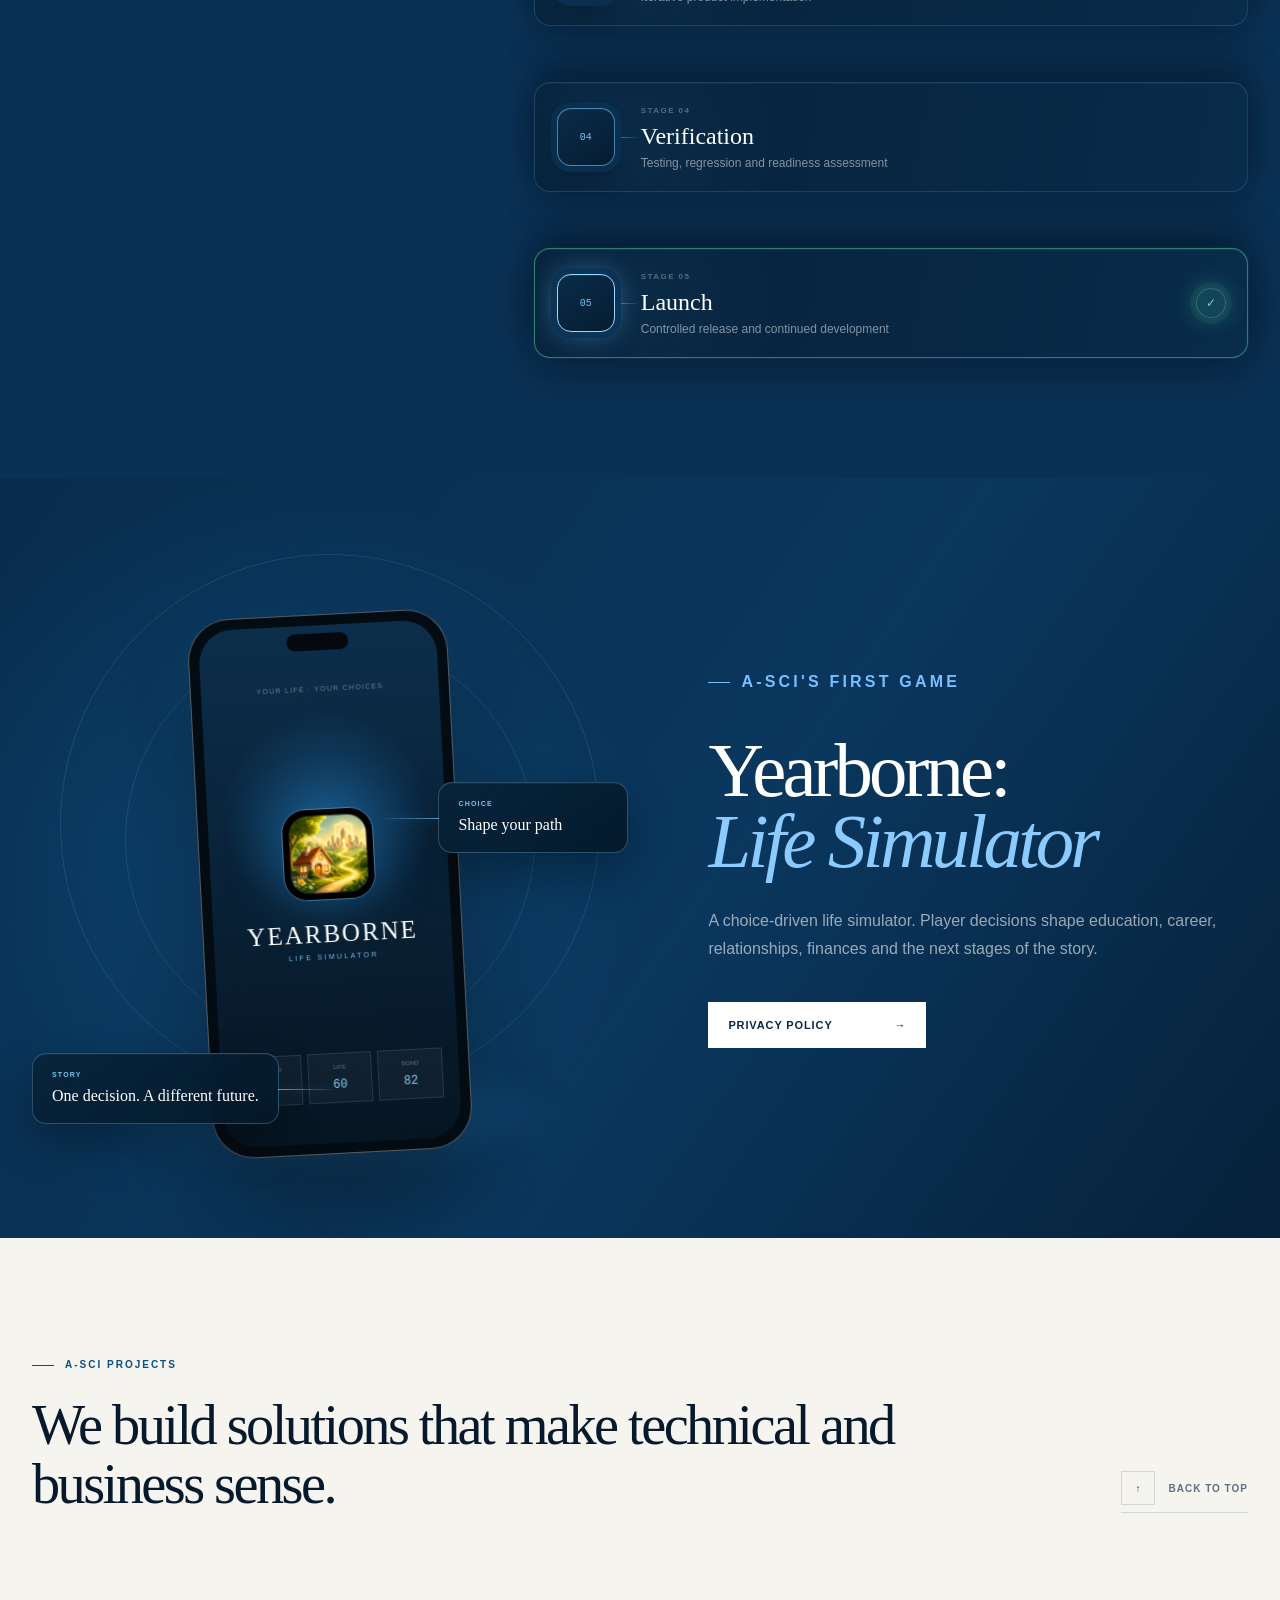
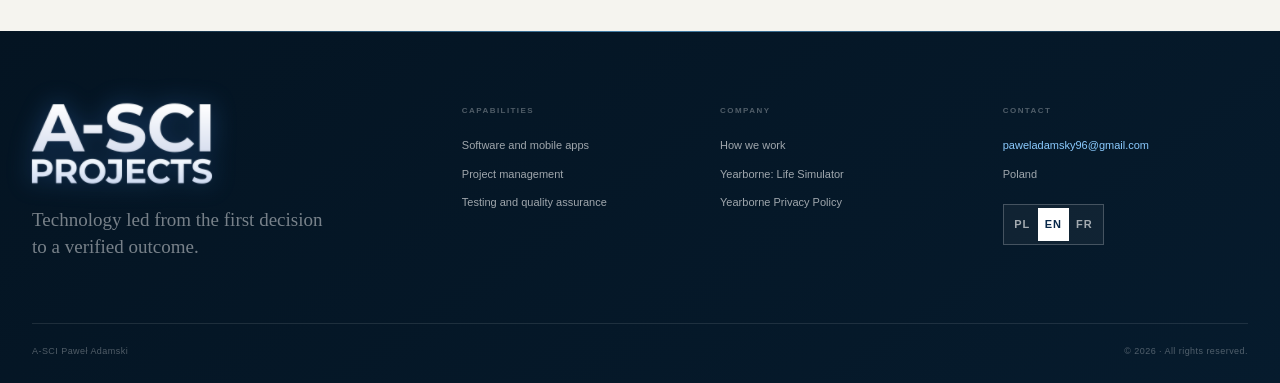
==== commit b0ad66cc: "update" ====
--- a/en/index.html
+++ b/en/index.html
@@ -1,2 +1,2 @@
 <!DOCTYPE html><html lang="en"><head><meta charSet="utf-8"/><meta name="viewport" content="width=device-width, initial-scale=1"/><link rel="preload" href="/assets/a-sci-logo-white.svg" as="image"/><link rel="preload" href="/assets/yearborne-icon-384.jpg" as="image"/><title>A-SCI Paweł Adamski | Software, mobile apps, testing and project management</title><meta name="description" content="A-SCI Paweł Adamski builds software and mobile applications, leads technology projects, and supports testing and quality assurance."/><meta name="keywords" content="A-SCI,software,aplikacje mobilne,mobile apps,testing,quality assurance,project management,Yearborne"/><meta name="author" content="A-SCI Paweł Adamski"/><link rel="icon" type="image/svg+xml" href="/favicon.svg"/><link rel="canonical" href="/en/"/><link rel="alternate" hrefLang="pl" href="/"/><link rel="alternate" hrefLang="en" href="/en/"/><link rel="alternate" hrefLang="fr" href="/fr/"/>
-<link rel="stylesheet" href="/assets/site.css?v=r8"/><script src="/assets/a-sci-premium.js?v=r8" defer></script></head><body><main lang="en"><header class="site-header"><span class="hdr-fx" aria-hidden="true"><span class="hdr-glass"></span><span class="hdr-line"><i></i></span></span><a class="brand" href="/en/#start" data-asci="mark" aria-label="A-SCI Projects - home page"><img src="/assets/a-sci-logo-white.svg" alt="A-SCI Projects" width="590" height="263"/></a><nav aria-label="Main navigation"><a href="#kompetencje">Capabilities</a><a href="#jakosc">Testing &amp; QA</a><a href="#proces">Process</a><a href="#yearborne">Yearborne</a></nav><div class="header-tools"><div class="language-switcher" aria-label="Choose language"><a href="/" hrefLang="pl" lang="pl">PL</a><a href="/en/" hrefLang="en" lang="en" aria-current="page">EN</a><a href="/fr/" hrefLang="fr" lang="fr">FR</a></div><a class="header-cta" href="#kompetencje">Discover A-SCI<span aria-hidden="true">↗</span></a></div></header><section class="hero" id="start"><div class="hero-glow" aria-hidden="true"></div><div class="hero-copy"><p class="eyebrow"><span></span> Software · Mobile · Quality · Delivery</p><h1>Technology<br/><em>that takes shape.</em></h1><p class="hero-lead">A-SCI Paweł Adamski builds software and mobile applications, leads technology projects, and structures quality from the first decision to a production-ready solution.</p><div class="hero-actions"><a class="button button-primary" href="#kompetencje">Explore capabilities<span aria-hidden="true">↓</span></a><a class="text-link" href="#yearborne">Discover Yearborne <span aria-hidden="true">→</span></a></div></div><div class="flow-stage" aria-label="Process map from idea through project and verification to product"><div class="flow-stage-head"><div class="flow-caption">Product delivery map</div><div class="flow-meta"><i></i> 4 nodes · 3 dependencies</div></div><div class="flow-grid" aria-hidden="true"></div><div class="flow-track"><div class="flow-track-item"><article class="flow-node flow-node-1"><div class="node-head"><span class="node-dot node-dot-1"></span><small>START</small><span class="node-number">01</span></div><strong>Idea</strong><p>Goal and need</p><i class="node-port node-port-in"></i><i class="node-port node-port-out"></i></article><div class="flow-bridge flow-bridge-1" aria-hidden="true"><span class="flow-bridge-label"><b>01</b>Definition</span><span class="flow-bridge-line"><i></i></span></div></div><div class="flow-track-item"><article class="flow-node flow-node-2 active"><div class="node-head"><span class="node-dot node-dot-2"></span><small>PROCESS</small><span class="node-number">02</span></div><strong>Project</strong><p>Plan and delivery</p><i class="node-port node-port-in"></i><i class="node-port node-port-out"></i></article><div class="flow-bridge flow-bridge-2" aria-hidden="true"><span class="flow-bridge-label"><b>02</b>Delivery</span><span class="flow-bridge-line"><i></i></span></div></div><div class="flow-track-item"><article class="flow-node flow-node-3"><div class="node-head"><span class="node-dot node-dot-3"></span><small>CONTROL</small><span class="node-number">03</span></div><strong>Verification</strong><p>Tests and risk</p><i class="node-port node-port-in"></i><i class="node-port node-port-out"></i></article><div class="flow-bridge flow-bridge-3" aria-hidden="true"><span class="flow-bridge-label"><b>03</b>Decision</span><span class="flow-bridge-line"><i></i></span></div></div><div class="flow-track-item"><article class="flow-node flow-node-4"><div class="node-head"><span class="node-dot node-dot-4"></span><small>OUTCOME</small><span class="node-number">04</span></div><strong>Product</strong><p>Ready to use</p><i class="node-port node-port-in"></i><i class="node-port node-port-out"></i></article></div></div></div><div class="hero-footer"><span>A-SCI Projects</span><span class="hero-footer-line"></span><span>Poland · 2026</span></div></section><section class="services section" id="kompetencje"><div class="section-heading"><p class="eyebrow dark"><span></span> Capabilities</p><h2>Product, technology, quality and effective delivery in one direction.</h2><p class="section-intro">A coherent approach to every part of the project, from user experience and code to work organisation and outcome verification.</p></div><div class="services-grid"><article class="service-card"><div class="card-top"><span>01</span><div class="service-icon"><svg viewBox="0 0 24 24" aria-hidden="true"><path d="m8 9-3 3 3 3M16 9l3 3-3 3M14 5l-4 14"></path></svg></div></div><h3>Purpose-built software</h3><p>Digital solutions designed from clarified needs through to a complete, understandable product.</p><div class="card-rule"></div></article><article class="service-card"><div class="card-top"><span>02</span><div class="service-icon"><svg viewBox="0 0 24 24" aria-hidden="true"><rect x="6.5" y="2.5" width="11" height="19" rx="2.5"></rect><path d="M10 5h4M11 18.5h2"></path></svg></div></div><h3>Mobile applications</h3><p>Mobile products built for intuitive use, stability and real-world value.</p><div class="card-rule"></div></article><article class="service-card"><div class="card-top"><span>03</span><div class="service-icon"><svg viewBox="0 0 24 24" aria-hidden="true"><path d="M4 6h8M4 12h5M4 18h7"></path><circle cx="17" cy="7" r="2.5"></circle><circle cx="14" cy="17" r="2.5"></circle><path d="m16 9.5-1.4 5"></path></svg></div></div><h3>Project management</h3><p>Project leadership with control of scope, priorities, risk, dependencies and cross-team communication.</p><div class="card-rule"></div></article><article class="service-card"><div class="card-top"><span>04</span><div class="service-icon"><svg viewBox="0 0 24 24" aria-hidden="true"><path d="M12 3.2 19 6v5.2c0 4.3-2.8 7.8-7 9.6-4.2-1.8-7-5.3-7-9.6V6l7-2.8Z"></path><path d="m8.7 12 2.1 2.1 4.6-4.8"></path></svg></div></div><h3>Testing and quality assurance</h3><p>Product verification planning, critical-path testing and clear release-risk reporting.</p><div class="card-rule"></div></article></div></section><section class="quality section" id="jakosc"><div class="quality-copy"><p class="eyebrow light"><span></span> Testing and quality assurance</p><h2>Quality belongs in the process, not at the end of a checklist.</h2><p>Test scope follows risk, real product use and business goals. The outcome supports a decision: what is ready, what needs improvement and which limitations remain known.</p><div class="quality-statement"><span aria-hidden="true">✓</span>We test what matters to users and to reliable product operation.</div></div><div class="quality-panel"><div class="quality-panel-head"><span>QA / 04</span><span class="quality-status"><i></i> QUALITY SYSTEM</span></div><div class="quality-grid"><article class="quality-item"><div class="quality-index">01</div><div><small>PLAN</small><h3>Test strategy</h3><p>Scope, priorities, environments, and clear entry and exit criteria.</p></div></article><article class="quality-item"><div class="quality-index">02</div><div><small>BEHAVIOUR</small><h3>Functional testing</h3><p>User scenarios, business rules, edge cases and critical paths.</p></div></article><article class="quality-item"><div class="quality-index">03</div><div><small>CHANGE</small><h3>Regression and integration</h3><p>Change control, module touchpoints and the risk of defects returning.</p></div></article><article class="quality-item"><div class="quality-index">04</div><div><small>RELEASE</small><h3>Release readiness</h3><p>Results, known limitations and a recommendation grounded in verified evidence.</p></div></article></div></div></section><section class="process section" id="proces"><div class="process-copy"><p class="eyebrow light"><span></span> How we work</p><h2>From an unclear problem to a clear implementation path.</h2><p>We structure decisions, dependencies and accountability. The team knows what it is building, why, in what order and how quality will be verified.</p></div><div class="process-flow"><div class="process-flow-head"><span>Delivery direction</span><b>01 <i aria-hidden="true">→</i> 05</b></div><article class="process-step"><div class="step-port"><span>01</span></div><div class="step-content"><small>Stage 01</small><h3>Direction</h3><p>Goals, audiences and priorities</p></div><span class="process-connector" aria-hidden="true"><i></i></span></article><article class="process-step"><div class="step-port"><span>02</span></div><div class="step-content"><small>Stage 02</small><h3>Plan</h3><p>Scope, stages, risk and dependencies</p></div><span class="process-connector" aria-hidden="true"><i></i></span></article><article class="process-step"><div class="step-port"><span>03</span></div><div class="step-content"><small>Stage 03</small><h3>Delivery</h3><p>Iterative product implementation</p></div><span class="process-connector" aria-hidden="true"><i></i></span></article><article class="process-step"><div class="step-port"><span>04</span></div><div class="step-content"><small>Stage 04</small><h3>Verification</h3><p>Testing, regression and readiness assessment</p></div><span class="process-connector" aria-hidden="true"><i></i></span></article><article class="process-step"><div class="step-port"><span>05</span></div><div class="step-content"><small>Stage 05</small><h3>Launch</h3><p>Controlled release and continued development</p></div><span class="process-complete" aria-hidden="true">✓</span></article></div></section><section class="yearborne section" id="yearborne"><div class="yearborne-visual" aria-hidden="true"><div class="orbit orbit-one"></div><div class="orbit orbit-two"></div><div class="phone"><div class="phone-speaker"></div><div class="phone-screen"><div class="game-kicker">YOUR LIFE · YOUR CHOICES</div><div class="game-mark"><img src="/assets/yearborne-icon-384.jpg" alt="" width="384" height="384" loading="lazy" decoding="async"/></div><div class="game-title">YEARBORNE</div><div class="game-subtitle">LIFE SIMULATOR</div><div class="game-stats"><span><b>Career</b><i>78</i></span><span><b>Life</b><i>64</i></span><span><b>Bond</b><i>91</i></span></div></div></div><div class="float-card float-one"><span>CHOICE</span><b>Shape your path</b></div><div class="float-card float-two"><span>STORY</span><b>One decision. A different future.</b></div></div><div class="yearborne-copy"><p class="eyebrow light"><span></span> A-SCI&#x27;s first game</p><h2>Yearborne:<br/><em>Life Simulator</em></h2><p>A choice-driven life simulator. Player decisions shape education, career, relationships, finances and the next stages of the story.</p><div class="yearborne-links"><a class="button button-light" href="/en/privacy-policy/">Privacy policy<span aria-hidden="true">→</span></a></div></div></section><section class="closing section"><div><p class="eyebrow dark"><span></span> A-SCI Projects</p><h2>We build solutions that make technical and business sense.</h2></div><a class="closing-link" href="#start" aria-label="Back to the top of the page"><span>↑</span>Back to top</a></section><footer class="site-footer"><div class="footer-main"><div class="footer-identity"><a class="footer-brand" href="#top" data-asci="mark" data-wave="0" aria-label="A-SCI Projects – back to the top of the page"><img src="/assets/a-sci-logo-white.svg" alt="A-SCI Projects" width="590" height="263"/><span class="brand-top-hint" aria-hidden="true"><svg viewBox="0 0 24 24" aria-hidden="true" focusable="false"><path d="M12 19V5M5.5 11.5 12 5l6.5 6.5"/></svg></span></a><p>Technology led from the first decision to a verified outcome.</p></div><div class="footer-column"><h3>Capabilities</h3><a href="#kompetencje">Software and mobile apps</a><a href="#kompetencje">Project management</a><a href="#jakosc">Testing and quality assurance</a></div><div class="footer-column"><h3>Company</h3><a href="#proces">How we work</a><a href="#yearborne">Yearborne: Life Simulator</a><a href="/en/privacy-policy/">Yearborne Privacy Policy</a></div><div class="footer-column footer-contact"><h3>Contact</h3><a href="mailto:paweladamsky96@gmail.com">paweladamsky96@gmail.com</a><span>Poland</span><div class="language-switcher language-switcher-compact" aria-label="Choose language"><a href="/" hrefLang="pl" lang="pl">PL</a><a href="/en/" hrefLang="en" lang="en" aria-current="page">EN</a><a href="/fr/" hrefLang="fr" lang="fr">FR</a></div></div></div><div class="footer-bottom"><span>A-SCI Paweł Adamski</span><span>© 2026 · All rights reserved.</span></div></footer></main><a class="asci-top" href="#top" aria-label="Back to the top of the page" aria-hidden="true" tabindex="-1"><span class="asci-top-card"><span class="asci-top-fallback"><img src="/assets/a-sci-logo-white.svg" alt="" width="590" height="263"/></span></span><span class="asci-top-arrow" aria-hidden="true"><svg viewBox="0 0 24 24" aria-hidden="true" focusable="false"><path d="M12 19V5M5.5 11.5 12 5l6.5 6.5"/></svg></span><span class="asci-top-label" aria-hidden="true">Back to top</span></a></body></html>+<link rel="stylesheet" href="/assets/site.css?v=r9"/><script src="/assets/a-sci-premium.js?v=r9" defer></script></head><body><main lang="en"><header class="site-header"><span class="hdr-fx" aria-hidden="true"><span class="hdr-glass"></span><span class="hdr-line"><i></i></span></span><a class="brand" href="/en/#start" data-asci="mark" aria-label="A-SCI Projects - home page"><img src="/assets/a-sci-logo-white.svg" alt="A-SCI Projects" width="590" height="263"/></a><nav aria-label="Main navigation"><a href="#kompetencje">Capabilities</a><a href="#jakosc">Testing &amp; QA</a><a href="#proces">Process</a><a href="#yearborne">Yearborne</a></nav><div class="header-tools"><div class="language-switcher" aria-label="Choose language"><a href="/" hrefLang="pl" lang="pl">PL</a><a href="/en/" hrefLang="en" lang="en" aria-current="page">EN</a><a href="/fr/" hrefLang="fr" lang="fr">FR</a></div><a class="header-cta" href="#kompetencje">Discover A-SCI<span aria-hidden="true">↗</span></a></div></header><section class="hero" id="start"><div class="hero-glow" aria-hidden="true"></div><div class="hero-copy"><p class="eyebrow"><span></span> Software · Mobile · Quality · Delivery</p><h1>Technology<br/><em>that takes shape.</em></h1><p class="hero-lead">A-SCI Paweł Adamski builds software and mobile applications, leads technology projects, and structures quality from the first decision to a production-ready solution.</p><div class="hero-actions"><a class="button button-primary" href="#kompetencje">Explore capabilities<span aria-hidden="true">↓</span></a><a class="text-link" href="#yearborne">Discover Yearborne <span aria-hidden="true">→</span></a></div></div><div class="flow-stage" aria-label="Process map from idea through project and verification to product"><div class="flow-stage-head"><div class="flow-caption">Product delivery map</div><div class="flow-meta"><i></i> 4 nodes · 3 dependencies</div></div><div class="flow-grid" aria-hidden="true"></div><div class="flow-track"><div class="flow-track-item"><article class="flow-node flow-node-1"><div class="node-head"><span class="node-dot node-dot-1"></span><small>START</small><span class="node-number">01</span></div><strong>Idea</strong><p>Goal and need</p><i class="node-port node-port-in"></i><i class="node-port node-port-out"></i></article><div class="flow-bridge flow-bridge-1" aria-hidden="true"><span class="flow-bridge-label"><b>01</b>Definition</span><span class="flow-bridge-line"><i></i></span></div></div><div class="flow-track-item"><article class="flow-node flow-node-2 active"><div class="node-head"><span class="node-dot node-dot-2"></span><small>PROCESS</small><span class="node-number">02</span></div><strong>Project</strong><p>Plan and delivery</p><i class="node-port node-port-in"></i><i class="node-port node-port-out"></i></article><div class="flow-bridge flow-bridge-2" aria-hidden="true"><span class="flow-bridge-label"><b>02</b>Delivery</span><span class="flow-bridge-line"><i></i></span></div></div><div class="flow-track-item"><article class="flow-node flow-node-3"><div class="node-head"><span class="node-dot node-dot-3"></span><small>CONTROL</small><span class="node-number">03</span></div><strong>Verification</strong><p>Tests and risk</p><i class="node-port node-port-in"></i><i class="node-port node-port-out"></i></article><div class="flow-bridge flow-bridge-3" aria-hidden="true"><span class="flow-bridge-label"><b>03</b>Decision</span><span class="flow-bridge-line"><i></i></span></div></div><div class="flow-track-item"><article class="flow-node flow-node-4"><div class="node-head"><span class="node-dot node-dot-4"></span><small>OUTCOME</small><span class="node-number">04</span></div><strong>Product</strong><p>Ready to use</p><i class="node-port node-port-in"></i><i class="node-port node-port-out"></i></article></div></div></div><div class="hero-footer"><span>A-SCI Projects</span><span class="hero-footer-line"></span><span>Poland · 2026</span></div></section><section class="services section" id="kompetencje"><div class="section-heading"><p class="eyebrow dark"><span></span> Capabilities</p><h2>Product, technology, quality and effective delivery in one direction.</h2><p class="section-intro">A coherent approach to every part of the project, from user experience and code to work organisation and outcome verification.</p></div><div class="services-grid"><article class="service-card"><div class="card-top"><span>01</span><div class="service-icon"><svg viewBox="0 0 24 24" aria-hidden="true"><path d="m8 9-3 3 3 3M16 9l3 3-3 3M14 5l-4 14"></path></svg></div></div><h3>Purpose-built software</h3><p>Digital solutions designed from clarified needs through to a complete, understandable product.</p><div class="card-rule"></div></article><article class="service-card"><div class="card-top"><span>02</span><div class="service-icon"><svg viewBox="0 0 24 24" aria-hidden="true"><rect x="6.5" y="2.5" width="11" height="19" rx="2.5"></rect><path d="M10 5h4M11 18.5h2"></path></svg></div></div><h3>Mobile applications</h3><p>Mobile products built for intuitive use, stability and real-world value.</p><div class="card-rule"></div></article><article class="service-card"><div class="card-top"><span>03</span><div class="service-icon"><svg viewBox="0 0 24 24" aria-hidden="true"><path d="M4 6h8M4 12h5M4 18h7"></path><circle cx="17" cy="7" r="2.5"></circle><circle cx="14" cy="17" r="2.5"></circle><path d="m16 9.5-1.4 5"></path></svg></div></div><h3>Project management</h3><p>Project leadership with control of scope, priorities, risk, dependencies and cross-team communication.</p><div class="card-rule"></div></article><article class="service-card"><div class="card-top"><span>04</span><div class="service-icon"><svg viewBox="0 0 24 24" aria-hidden="true"><path d="M12 3.2 19 6v5.2c0 4.3-2.8 7.8-7 9.6-4.2-1.8-7-5.3-7-9.6V6l7-2.8Z"></path><path d="m8.7 12 2.1 2.1 4.6-4.8"></path></svg></div></div><h3>Testing and quality assurance</h3><p>Product verification planning, critical-path testing and clear release-risk reporting.</p><div class="card-rule"></div></article></div></section><section class="quality section" id="jakosc"><div class="quality-copy"><p class="eyebrow light"><span></span> Testing and quality assurance</p><h2>Quality belongs in the process, not at the end of a checklist.</h2><p>Test scope follows risk, real product use and business goals. The outcome supports a decision: what is ready, what needs improvement and which limitations remain known.</p><div class="quality-statement"><span aria-hidden="true">✓</span>We test what matters to users and to reliable product operation.</div></div><div class="quality-panel"><div class="quality-panel-head"><span>QA / 04</span><span class="quality-status"><i></i> QUALITY SYSTEM</span></div><div class="quality-grid"><article class="quality-item"><div class="quality-index">01</div><div><small>PLAN</small><h3>Test strategy</h3><p>Scope, priorities, environments, and clear entry and exit criteria.</p></div></article><article class="quality-item"><div class="quality-index">02</div><div><small>BEHAVIOUR</small><h3>Functional testing</h3><p>User scenarios, business rules, edge cases and critical paths.</p></div></article><article class="quality-item"><div class="quality-index">03</div><div><small>CHANGE</small><h3>Regression and integration</h3><p>Change control, module touchpoints and the risk of defects returning.</p></div></article><article class="quality-item"><div class="quality-index">04</div><div><small>RELEASE</small><h3>Release readiness</h3><p>Results, known limitations and a recommendation grounded in verified evidence.</p></div></article></div></div></section><section class="process section" id="proces"><div class="process-copy"><p class="eyebrow light"><span></span> How we work</p><h2>From an unclear problem to a clear implementation path.</h2><p>We structure decisions, dependencies and accountability. The team knows what it is building, why, in what order and how quality will be verified.</p></div><div class="process-flow"><div class="process-flow-head"><span>Delivery direction</span><b>01 <i aria-hidden="true">→</i> 05</b></div><article class="process-step"><div class="step-port"><span>01</span></div><div class="step-content"><small>Stage 01</small><h3>Direction</h3><p>Goals, audiences and priorities</p></div><span class="process-connector" aria-hidden="true"><i></i></span></article><article class="process-step"><div class="step-port"><span>02</span></div><div class="step-content"><small>Stage 02</small><h3>Plan</h3><p>Scope, stages, risk and dependencies</p></div><span class="process-connector" aria-hidden="true"><i></i></span></article><article class="process-step"><div class="step-port"><span>03</span></div><div class="step-content"><small>Stage 03</small><h3>Delivery</h3><p>Iterative product implementation</p></div><span class="process-connector" aria-hidden="true"><i></i></span></article><article class="process-step"><div class="step-port"><span>04</span></div><div class="step-content"><small>Stage 04</small><h3>Verification</h3><p>Testing, regression and readiness assessment</p></div><span class="process-connector" aria-hidden="true"><i></i></span></article><article class="process-step"><div class="step-port"><span>05</span></div><div class="step-content"><small>Stage 05</small><h3>Launch</h3><p>Controlled release and continued development</p></div><span class="process-complete" aria-hidden="true">✓</span></article></div></section><section class="yearborne section" id="yearborne"><div class="yearborne-visual" aria-hidden="true"><div class="orbit orbit-one"></div><div class="orbit orbit-two"></div><div class="phone"><div class="phone-speaker"></div><div class="phone-screen"><div class="game-kicker">YOUR LIFE · YOUR CHOICES</div><div class="game-mark"><img src="/assets/yearborne-icon-384.jpg" alt="" width="384" height="384" loading="lazy" decoding="async"/></div><div class="game-title">YEARBORNE</div><div class="game-subtitle">LIFE SIMULATOR</div><div class="game-stats"><span><b>Career</b><i>78</i></span><span><b>Life</b><i>64</i></span><span><b>Bond</b><i>91</i></span></div></div></div><div class="float-card float-one"><span>CHOICE</span><b>Shape your path</b></div><div class="float-card float-two"><span>STORY</span><b>One decision. A different future.</b></div></div><div class="yearborne-copy"><p class="eyebrow light"><span></span> A-SCI&#x27;s first game</p><h2>Yearborne:<br/><em>Life Simulator</em></h2><p>A choice-driven life simulator. Player decisions shape education, career, relationships, finances and the next stages of the story.</p><div class="yearborne-links"><a class="button button-light" href="/en/privacy-policy/">Privacy policy<span aria-hidden="true">→</span></a></div></div></section><section class="closing section"><div><p class="eyebrow dark"><span></span> A-SCI Projects</p><h2>We build solutions that make technical and business sense.</h2></div><a class="closing-link" href="#start" aria-label="Back to the top of the page"><span>↑</span>Back to top</a></section><footer class="site-footer"><div class="footer-main"><div class="footer-identity"><a class="footer-brand" href="#top" data-asci="mark" data-wave="0" aria-label="A-SCI Projects – back to the top of the page"><img src="/assets/a-sci-logo-white.svg" alt="A-SCI Projects" width="590" height="263"/><span class="brand-top-hint" aria-hidden="true"><svg viewBox="0 0 24 24" aria-hidden="true" focusable="false"><path d="M12 19V5M5.5 11.5 12 5l6.5 6.5"/></svg></span></a><p>Technology led from the first decision to a verified outcome.</p></div><div class="footer-column"><h3>Capabilities</h3><a href="#kompetencje">Software and mobile apps</a><a href="#kompetencje">Project management</a><a href="#jakosc">Testing and quality assurance</a></div><div class="footer-column"><h3>Company</h3><a href="#proces">How we work</a><a href="#yearborne">Yearborne: Life Simulator</a><a href="/en/privacy-policy/">Yearborne Privacy Policy</a></div><div class="footer-column footer-contact"><h3>Contact</h3><a href="mailto:paweladamsky96@gmail.com">paweladamsky96@gmail.com</a><span>Poland</span><div class="language-switcher language-switcher-compact" aria-label="Choose language"><a href="/" hrefLang="pl" lang="pl">PL</a><a href="/en/" hrefLang="en" lang="en" aria-current="page">EN</a><a href="/fr/" hrefLang="fr" lang="fr">FR</a></div></div></div><div class="footer-bottom"><span>A-SCI Paweł Adamski</span><span>© 2026 · All rights reserved.</span></div></footer></main><a class="asci-top" href="#top" aria-label="Back to the top of the page" aria-hidden="true" tabindex="-1"><span class="asci-top-card"><span class="asci-top-fallback"><img src="/assets/a-sci-logo-white.svg" alt="" width="590" height="263"/></span></span><span class="asci-top-arrow" aria-hidden="true"><svg viewBox="0 0 24 24" aria-hidden="true" focusable="false"><path d="M12 19V5M5.5 11.5 12 5l6.5 6.5"/></svg></span><span class="asci-top-label" aria-hidden="true">Back to top</span></a></body></html>
--- a/assets/site.css
+++ b/assets/site.css
@@ -921,7 +921,7 @@
 .site-header { border-bottom: 0; transition: transform .55s cubic-bezier(.2,.7,.2,1), min-height .4s ease; }
 .hdr-fx { position: absolute; z-index: -1; inset: 0; pointer-events: none; }
 .hdr-glass {
-  position: absolute; top: 0; bottom: 0; left: 50%; width: 100vw; transform: translateX(-50%);
+  position: absolute; top: 0; bottom: 0; left: 0; width: 100%;
   background: linear-gradient(180deg, rgba(4,15,29,.92), rgba(5,22,40,.80));
   -webkit-backdrop-filter: blur(16px) saturate(1.35); backdrop-filter: blur(16px) saturate(1.35);
   box-shadow: 0 16px 40px rgba(1,8,18,.32);
@@ -934,14 +934,16 @@
   animation: hdr-line-in 1.5s cubic-bezier(.2,.7,.2,1) .1s both;
 }
 .hdr-line i {
-  position: absolute; top: -1px; left: -18%; width: 18%; max-width: 260px; height: 3px; border-radius: 3px;
+  position: absolute; top: -1px; left: 0; width: 18%; height: 3px; border-radius: 3px;
+  transform: translateX(-100%);
   background: linear-gradient(90deg, rgba(156,214,255,0), rgba(156,214,255,.85) 62%, #ffffff 90%, rgba(255,255,255,0));
   box-shadow: 0 0 14px rgba(86,172,255,.6);
   opacity: 0;
   animation: hdr-pulse 9s cubic-bezier(.45,0,.25,1) 1.4s infinite;
 }
 @keyframes hdr-line-in { from { transform: scaleX(0); opacity: 0; } to { transform: scaleX(1); opacity: 1; } }
-@keyframes hdr-pulse { 0% { left: -18%; opacity: 0; } 5% { opacity: 1; } 36% { opacity: 1; } 42% { left: 100%; opacity: 0; } 100% { left: 100%; opacity: 0; } }
+/* światło przesuwa się tylko w obrębie linii: koniec drogi = prawa krawędź linii (455,6% × 18% = 82%) */
+@keyframes hdr-pulse { 0% { transform: translateX(-100%); opacity: 0; } 5% { opacity: 1; } 36% { opacity: 1; } 42% { transform: translateX(455.6%); opacity: 0; } 100% { transform: translateX(455.6%); opacity: 0; } }
 
 @keyframes hdr-in { from { opacity: 0; transform: translateY(-8px); } to { opacity: 1; transform: none; } }
 .site-header nav a, .site-header .header-tools > * { animation: hdr-in .8s cubic-bezier(.2,.7,.2,1) both; }
@@ -967,7 +969,9 @@
 /* przyklejony pasek: chowa się przy przewijaniu w dół, wraca przy przewijaniu w górę */
 .site-header.is-fixed { position: fixed; top: 0; min-height: 74px; transform: translate(-50%, -112%); }
 .site-header.is-fixed.is-shown { transform: translate(-50%, 0); }
-.site-header.is-fixed .hdr-glass { opacity: 1; }
+.site-header.is-fixed .hdr-glass { left: 50%; width: 100vw; transform: translateX(-50%); opacity: 1; }
+/* zabezpieczenie: żaden element nie poszerza strony w poziomie (clip nie psuje elementów przyklejonych) */
+main { overflow-x: clip; }
 .site-header.is-fixed .brand { transform: scale(.8); }
 .site-header.is-fixed .hdr-line { left: 50%; right: auto; width: 100vw; transform: translateX(-50%); animation: none; }
 section[id] { scroll-margin-top: 82px; }
